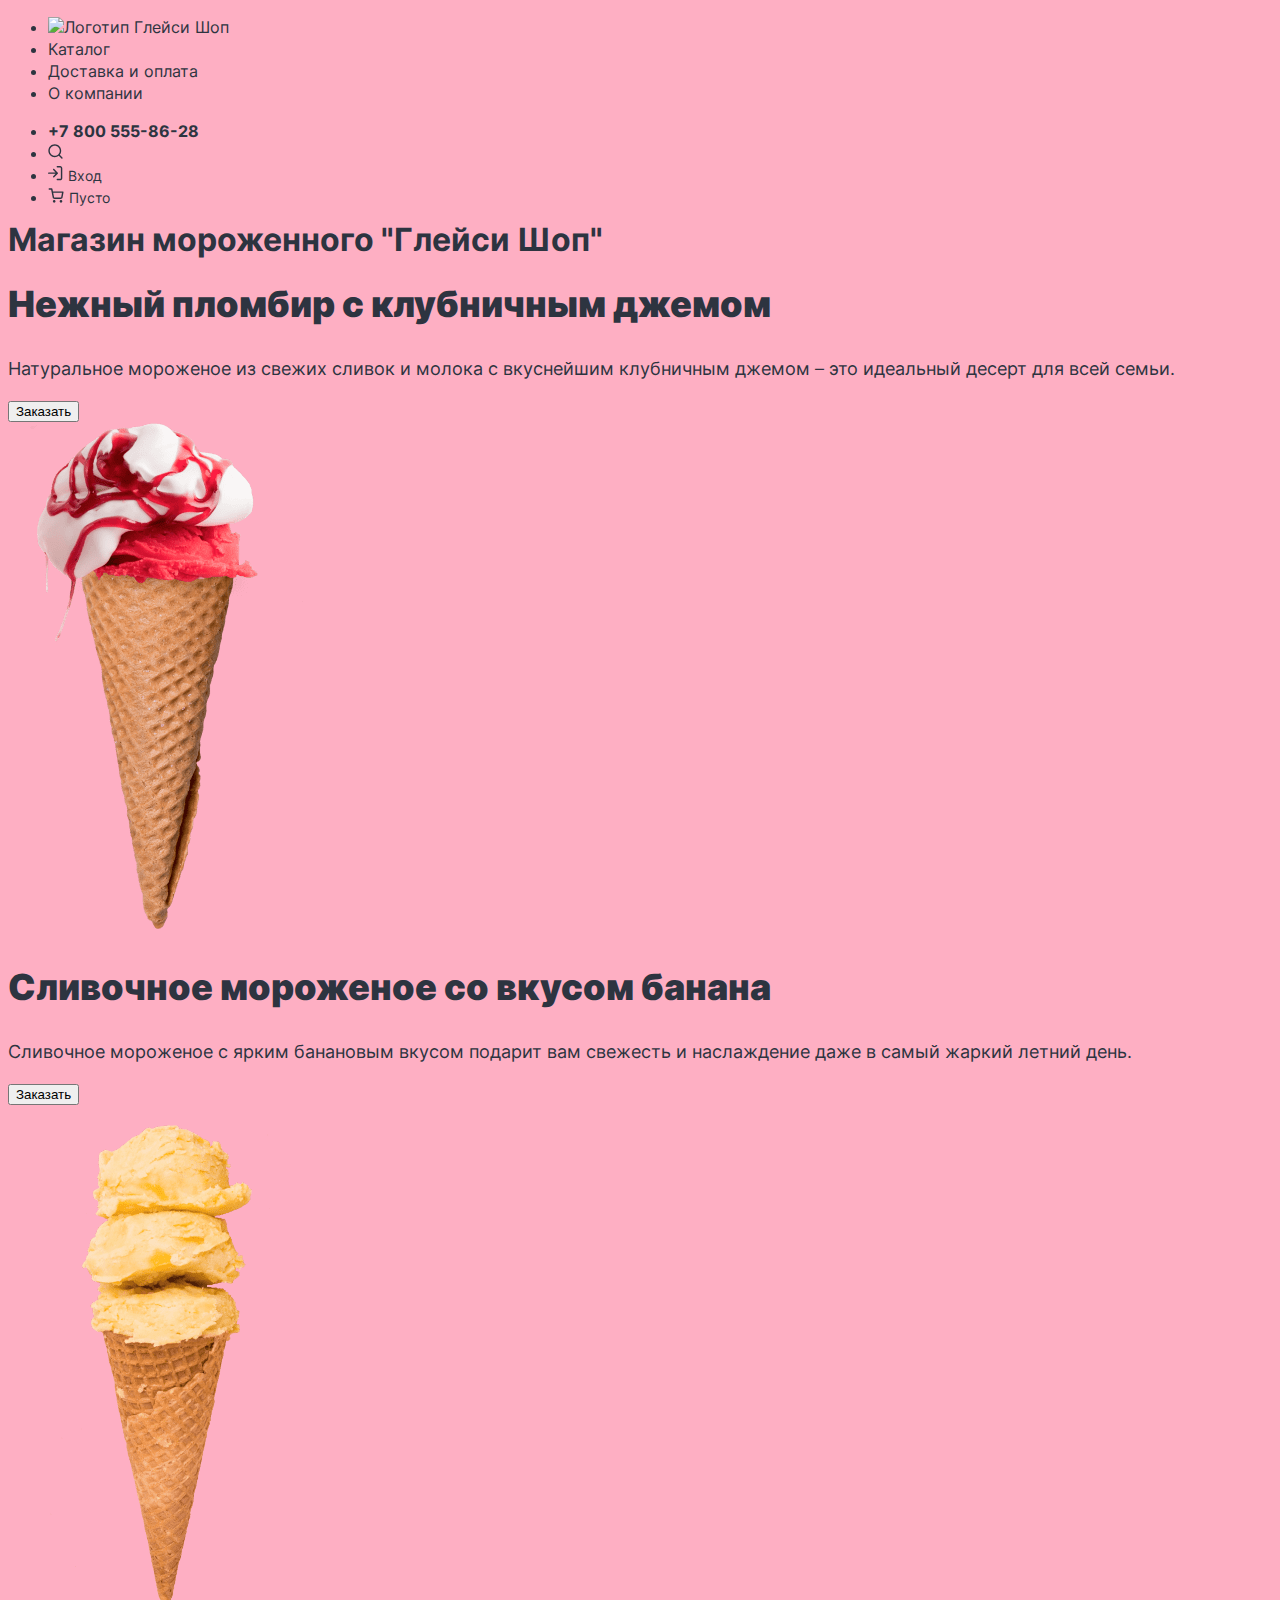
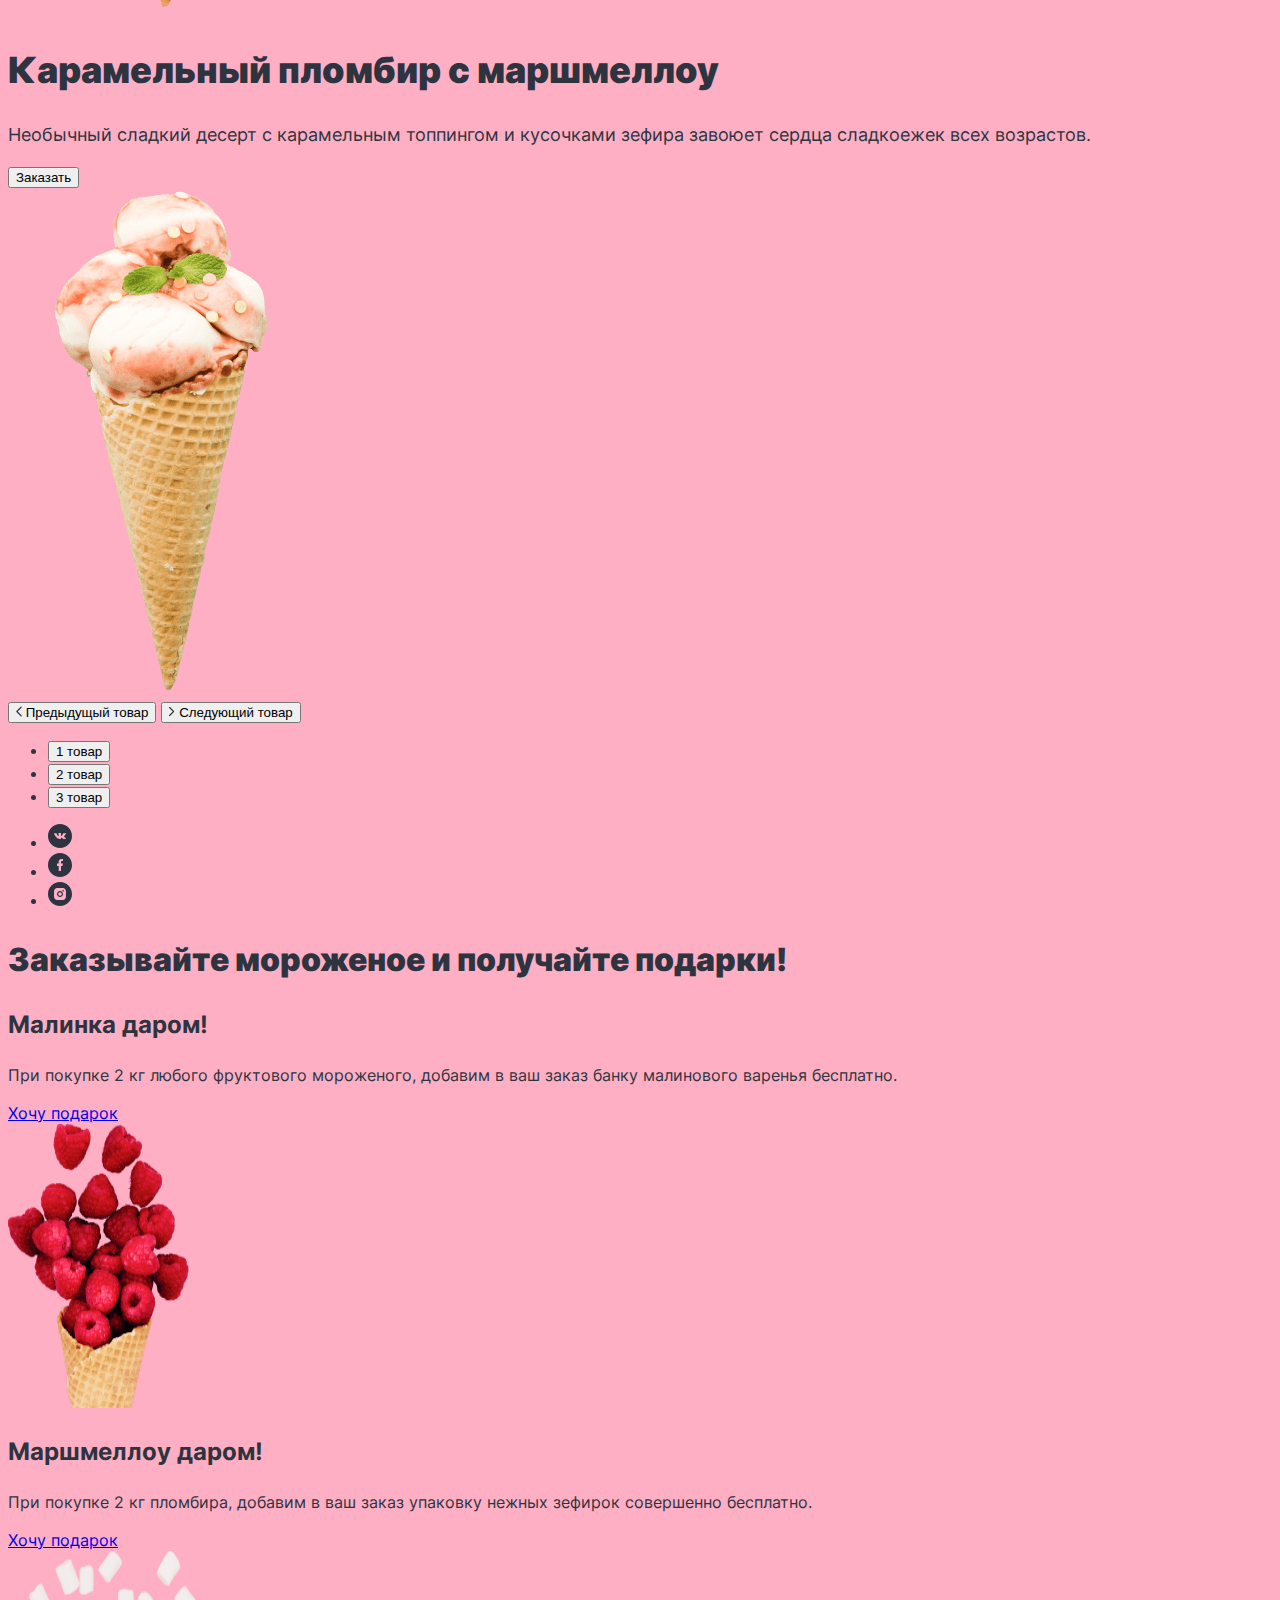
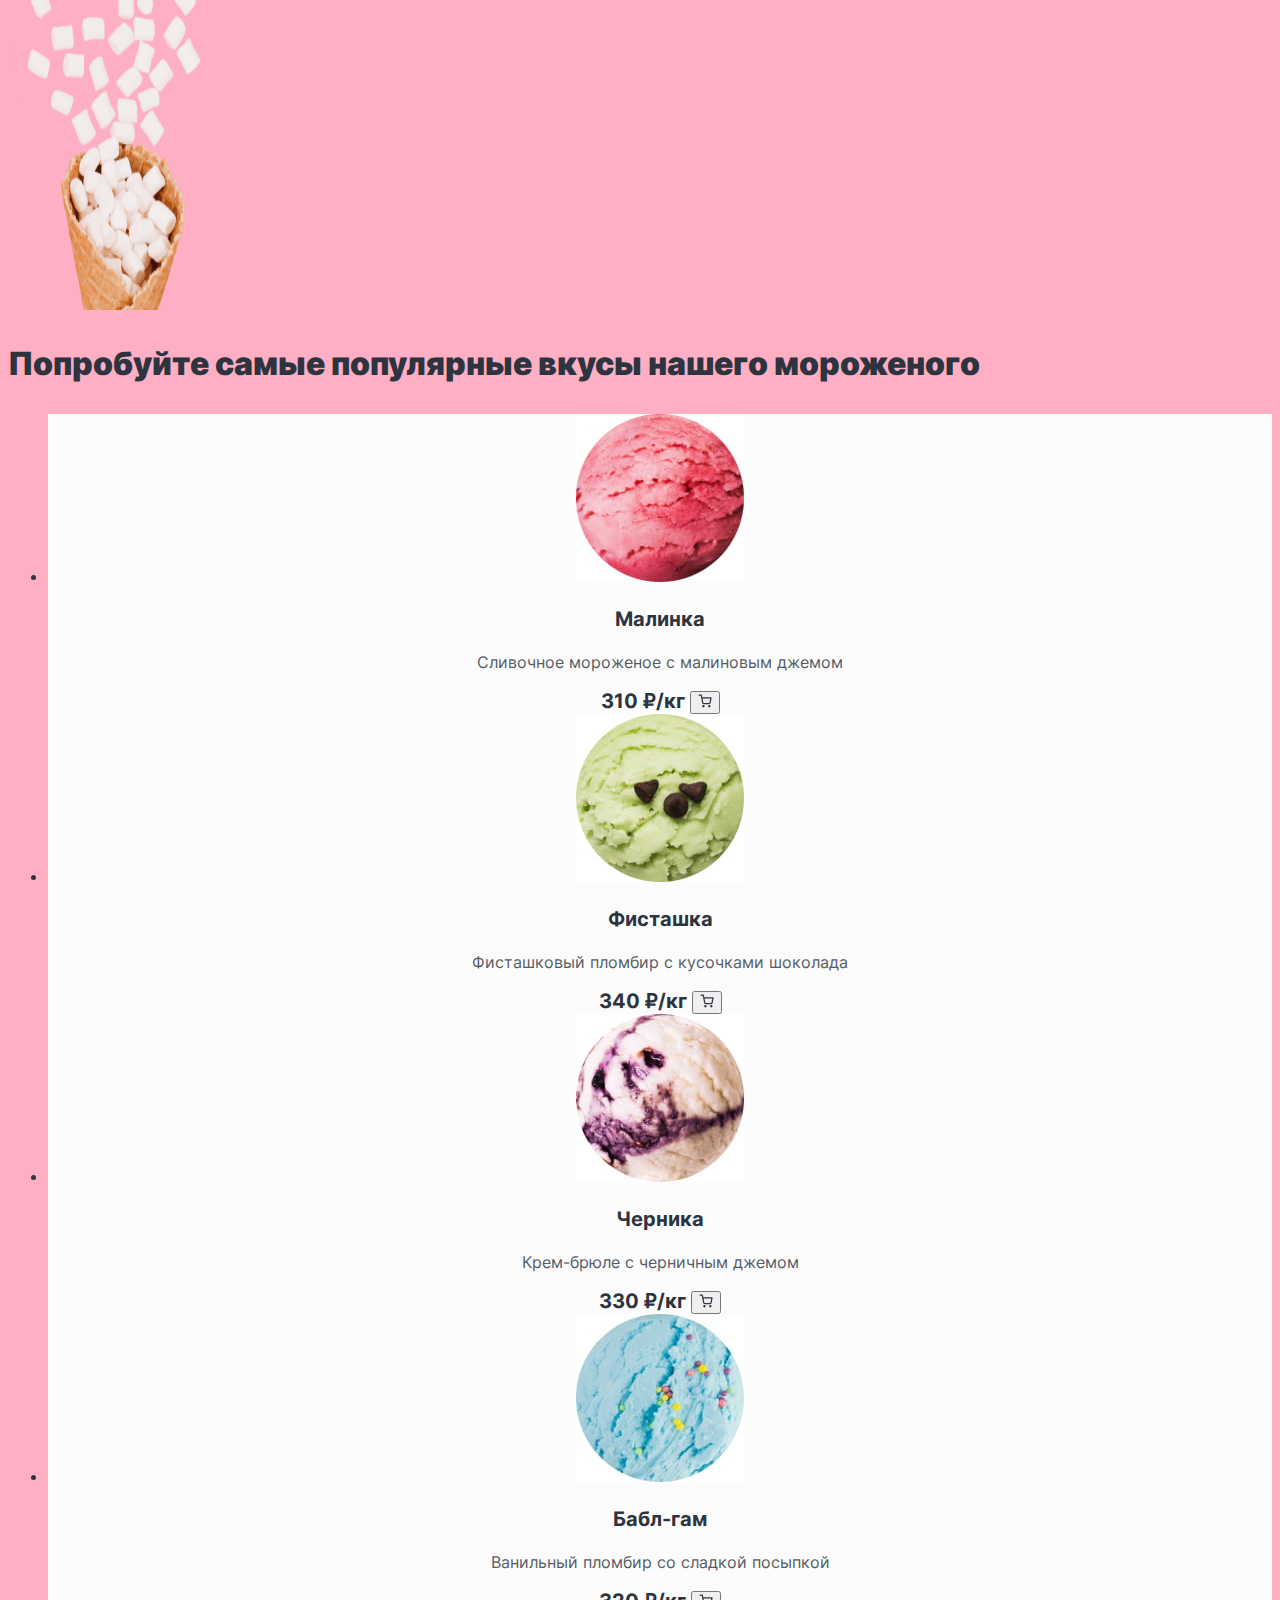
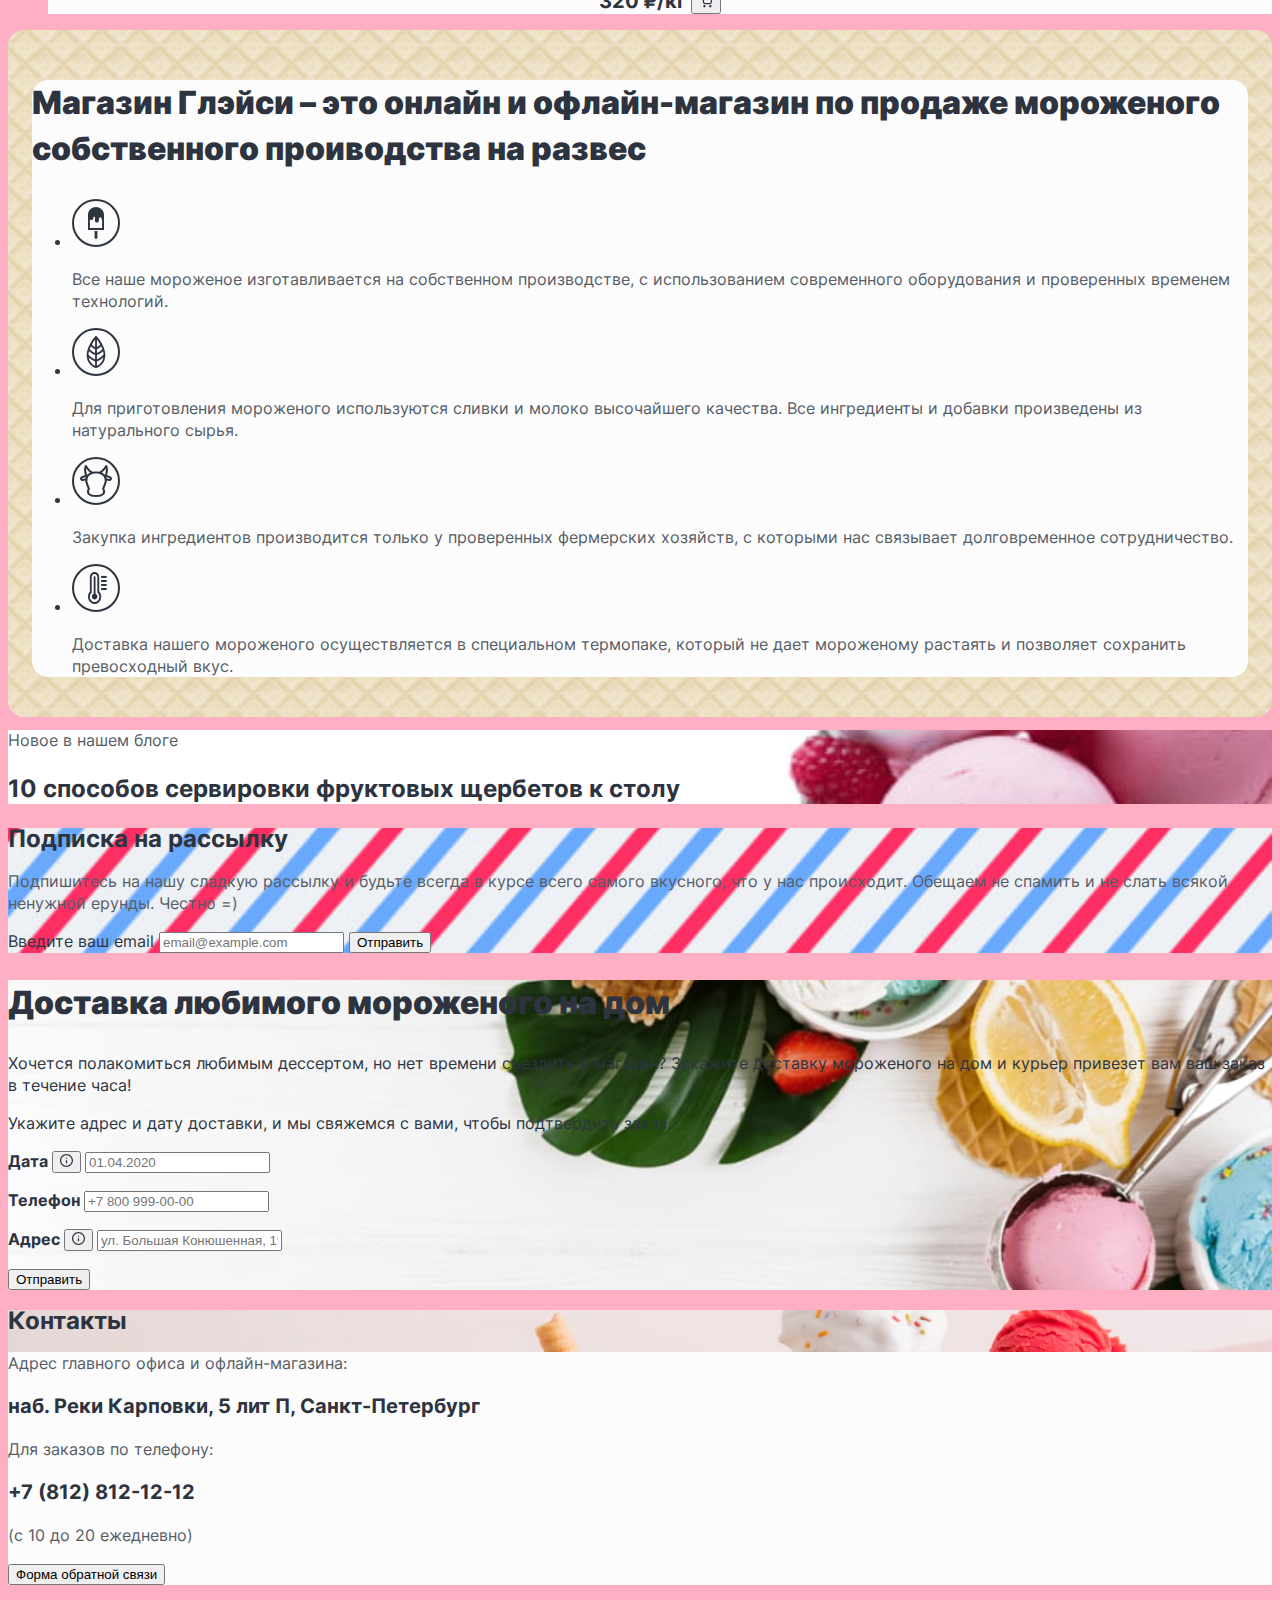
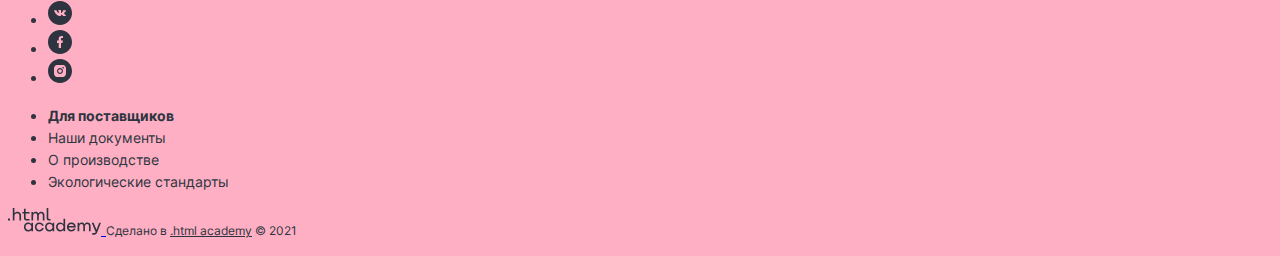
==== index.html @ cdecd818 "Базовая стилизация главной страницы" ====
<!DOCTYPE html>
<html lang="ru">

<head>
  <meta charset="utf-8">
  <title>HTML Academy: Глейси</title>
  <link rel="stylesheet" href="style/style.css">
</head>

<body>
  <header class="page-header">
    <nav class="page-navigation">
      <ul class="navigation-list">
        <li class="navigation-item">
          <a class="navigation-link">
            <img src="img/logo.svg" alt="Логотип Глейси Шоп" width="136" height="57">
          </a>
        </li>
        <li class="navigation-item">
          <a href="catalog.html" class="navigation-link">Каталог</a>
        </li>
        <li class="navigation-item">
          <a href="#" class="navigation-link">Доставка и оплата</a>
        </li>
        <li class="navigation-item">
          <a href="#" class="navigation-link">О компании</a>
        </li>
      </ul>
    </nav>
    <ul class="navigation-list navigation-user">
      <li class="navigation-item">
        <a class="navigation-link navigation-phone" href="tel:+78005558628">+7 800 555-86-28</a>
      </li>
      <li class="navigation-item">
        <a href="#" class="navigation-link">
          <img class="navigation-link-icon" src="img/icons/search.svg" alt="Поиск" width="15" height="15">
        </a>
      </li>
      <li class="navigation-item">
        <a href="#" class="navigation-link">
          <img class="navigation-link-icon" src="img/icons/log-in.svg" alt="" width="15" height="15">
          <span class="navigation-link-login">Вход</span>
        </a>
      </li>
      <li class="navigation-item">
        <a href="#" class="navigation-link">
          <img class="navigation-link-icon" src="img/icons/cart.svg" alt="Корзина" width="16" height="15">
          <span class="navigation-cart-status">Пусто</span>
        </a>
      </li>
    </ul>
  </header>
  <main class="main-index">
    <h1 class="visually-hidden">Магазин мороженного "Глейси Шоп"</h1>
    <section class="promo-slider">
      <div class="slider-container">
        <div class="slider-wrapper">
          <div class="slide">
            <div class="slide-info">
              <h2 class="slide-title">Нежный пломбир с клубничным джемом</h2>
              <p class="slide-description">Натуральное мороженое из свежих сливок и молока с
                вкуснейшим клубничным джемом – это идеальный десерт для всей семьи.</p>
              <button class="slide-button">Заказать</button>
            </div>
            <div class="slide-img">
              <img src="img/slide-strawberry.png" alt="Клубничное мороженное" width="306" height="507">
            </div>
          </div>
          <div class="slide">
            <div class="slide-info">
              <h2 class="slide-title">Сливочное мороженое со вкусом банана</h2>
              <p class="slide-description">Сливочное мороженое с ярким банановым вкусом подарит вам свежесть
                и наслаждение даже в самый жаркий летний день. </p>
              <button class="slide-button">Заказать</button>
            </div>
            <div class="slide-img">
              <img src="img/slide-banana.png" alt="Сливочное мороженое со вкусом банана" width="306" height="507">
            </div>
          </div>
          <div class="slide">
            <div class="slide-info">
              <h2 class="slide-title">Карамельный пломбир с маршмеллоу</h2>
              <p class="slide-description">Необычный сладкий десерт с карамельным топпингом и кусочками
                зефира завоюет сердца сладкоежек всех возрастов.</p>
              <button class="slide-button">Заказать</button>
            </div>
            <div class="slide-img">
              <img src="img/slide-marshmallow.png" alt="Карамельный пломбир с маршмеллоу" width="306" height="507">
            </div>
          </div>
        </div>
        <div class="slider-arrows">
          <button class="slider-prev" type="button">
            <img class="slider-prev-icon" src="img/icons/arrow-left.svg" width="6" height="11">
            <span class="visually-hidden">Предыдущый товар</span>
          </button>
          <button class="slider-next" type="button">
            <img class="slider-prev-icon" src="img/icons/arrow-right.svg" width="6" height="11">
            <span class="visually-hidden">Следующий товар</span>
          </button>
        </div>
        <ul class="slider-pagination">
          <li class="slider-pagination-item">
            <button class="slider-pagination-button slider-pagination-button-current">
              <span class="visually-hidden">1 товар</span>
            </button>
          </li>
          <li class="slider-pagination-item">
            <button class="slider-pagination-button">
              <span class="visually-hidden">2 товар</span>
            </button>
          </li>
          <li class="slider-pagination-item">
            <button class="slider-pagination-button">
              <span class="visually-hidden">3 товар</span>
            </button>
          </li>
        </ul>
      </div>
      <ul class="social">
        <li class="social-list-item">
          <a href="#" class="social-link">
            <img class="social-link-icon" src="img/icons/vk.svg" alt="Ссылка на ВК" width="24" height="24">
          </a>
        </li>
        <li class="social-list-item">
          <a href="#" class="social-link">
            <img class="social-link-icon" src="img/icons/facebook.svg" alt="Ссылка на Facebook" width="24" height="24">
          </a>
        </li>
        <li class="social-list-item">
          <a href="#" class="social-link">
            <img class="social-link-icon" src="img/icons/instagram.svg" alt="Ссылка на Instagram" width="24"
              height="24">
          </a>
        </li>
      </ul>
    </section>
    <section class="gifts">
      <h2 class="gifts-title">Заказывайте мороженое и получайте подарки!</h2>
      <article class="gifts-item">
        <div class="gifts-item-content">
          <h3 class="gifts-item-title">Малинка даром!</h3>
          <p class="gifts-item-description">При покупке 2 кг любого фруктового мороженого, добавим в
            ваш заказ банку малинового варенья бесплатно.</p>
          <a href="#" class="gifts-item-button button">Хочу подарок</a>
        </div>
        <img src="img/gifts-img-1.png" alt="Малинка" width="181" height="284">
      </article>
      <article class="gifts-item">
        <div class="gifts-item-content">
          <h3 class="gifts-item-title">Маршмеллоу даром!</h3>
          <p class="gifts-item-description">При покупке 2 кг пломбира, добавим в ваш заказ упаковку нежных зефирок
            совершенно бесплатно.</p>
          <a href="#" class="gifts-item-button button">Хочу подарок</a>
        </div>
        <img src="img/gifts-img-2.png" alt="Маршмеллоу" width="232" height="359">
      </article>
    </section>
    <section class="popular">
      <h2 class="popular-title">Попробуйте самые популярные вкусы нашего мороженого</h2>
      <ul class="popular-list">
        <li class="popular-list-item">
          <img class="popular-item-image" src="img/catalog/catalog-item-1.jpg" alt="" width="168" height="168">
          <h3 class="popular-item-title">Малинка</h3>
          <p class="popular-item-description">Сливочное мороженое с малиновым джемом</p>
          <div class="popular-item-wrap-buy">
            <span class="popular-item-price">310 ₽/кг</span>
            <button class="popular-item-button">
              <img class="popular-item-button-icon" src="img/icons/cart.svg" alt="Добавить в корзину" width="14"
                height="13.5">
            </button>
          </div>
        </li>
        <li class="popular-list-item">
          <img class="popular-item-image" src="img/catalog/catalog-item-2.jpg" alt="" width="168" height="168">
          <h3 class="popular-item-title">Фисташка</h3>
          <p class="popular-item-description">Фисташковый пломбир с кусочками шоколада</p>
          <div class="popular-item-wrap-buy">
            <span class="popular-item-price">340 ₽/кг</span>
            <button class="popular-item-button">
              <img class="popular-item-button-icon" src="img/icons/cart.svg" alt="Добавить в корзину" width="14"
                height="13.5">
            </button>
          </div>
        </li>
        <li class="popular-list-item">
          <img class="popular-item-image" src="img/catalog/catalog-item-3.jpg" alt="" width="168" height="168">
          <h3 class="popular-item-title">Черника</h3>
          <p class="popular-item-description">Крем-брюле с черничным джемом</p>
          <div class="popular-item-wrap-buy">
            <span class="popular-item-price">330 ₽/кг</span>
            <button class="popular-item-button">
              <img class="popular-item-button-icon" src="img/icons/cart.svg" alt="Добавить в корзину" width="14"
                height="13.5">
            </button>
          </div>
        </li>
        <li class="popular-list-item">
          <img class="popular-item-image" src="img/catalog/catalog-item-4.jpg" alt="" width="168" height="168">
          <h3 class="popular-item-title">Бабл-гам</h3>
          <p class="popular-item-description">Ванильный пломбир со сладкой посыпкой</p>
          <div class="popular-item-wrap-buy">
            <span class="popular-item-price">320 ₽/кг</span>
            <button class="popular-item-button">
              <img class="popular-item-button-icon" src="img/icons/cart.svg" alt="Добавить в корзину" width="14"
                height="13.5">
            </button>
          </div>
        </li>
      </ul>
    </section>
    <section class="advantage">
      <div class="advantage-content-wrapper">
        <h2 class="advantage-title">Магазин Глэйси – это онлайн и офлайн-магазин по продаже
          мороженого собственного проиводства на развес</h2>
        <ul class="advantage-list">
          <li class="advantage-list-item">
            <img class="advantage-item-icon" src="img/icons/ice-cream-icon.svg" width="48" height="48">
            <p class="advantage-item-text">
              Все наше мороженое изготавливается на собственном производстве,
              с использованием современного оборудования и проверенных временем технологий.
            </p>
          </li>
          <li class="advantage-list-item">
            <img class="advantage-item-icon" src="img/icons/leaf.svg" width="48" height="48">
            <p class="advantage-item-text">
              Для приготовления мороженого используются сливки и молоко высочайшего качества. Все ингредиенты
              и добавки произведены из натурального сырья.
            </p>
          </li>
          <li class="advantage-list-item">
            <img class="advantage-item-icon" src="img/icons/cow.svg" width="48" height="48">
            <p class="advantage-item-text">
              Закупка ингредиентов производится только у проверенных фермерских хозяйств, с которыми
              нас связывает долговременное сотрудничество.
            </p>
          </li>
          <li class="advantage-list-item">
            <img class="advantage-item-icon" src="img/icons/thermometr.svg" width="48" height="48">
            <p class="advantage-item-text">
              Доставка нашего мороженого осуществляется в специальном термопаке,
              который не дает мороженому растаять и позволяет сохранить превосходный вкус.
            </p>
          </li>
        </ul>
      </div>
    </section>
    <section class="news-block">
      <article class="news">
        <h2 class="news-title">Новое в нашем блоге</h2>
        <p class="news-sub-title">10 способов сервировки фруктовых щербетов к столу</p>
      </article>
      <article class="subscription">
        <h2 class="visually-hidden">Подписка на рассылку</h2>
        <p class="subscription-text">Подпишитесь на нашу сладкую рассылку и будьте всегда
          в курсе всего самого вкусного, что у нас происходит. Обещаем не спамить и не слать всякой ненужной ерунды.
          Честно =)</p>
        <form class="subscription-form" action="https://echo.htmlacademy.ru/" method="post">
          <label class="visually-hidden" for="subscription-input">Введите ваш email</label>
          <input class="subscription-input" type="email" placeholder="email@example.com" name="user-email"
            id="subscription-input">
          <button class="subscription-button button" type="submit">Отправить</button>
        </form>
      </article>
    </section>
    <section class="delivery">
      <div class="delivey-text">
        <h2 class="delivery-title">Доставка любимого мороженого на дом</h2>
        <p class="delivery-description">Хочется полакомиться любимым дессертом, но нет времени съездить в магазин?
          Закажите доставку мороженого на дом и курьер привезет вам ваш заказ в течение часа!</p>
      </div>
      <div class="delivery-order">
        <p class="delivery-form-description">Укажите адрес и дату доставки, и мы свяжемся с вами, чтобы подтвердить
          заказ.</p>
        <form class="delivery-form" action="https://echo.htmlacademy.ru/" method="post">
          <p class="delivery-form-date">
            <span class="form-label form-label-icon">
              <label for="delivery-date">Дата</label>
              <button class="delivery-form-info" type="button">
                <img class="delivery-form-info" src="img/icons/info.svg" alt="Посмотреть дополнительную информацию"
                  width="13" height="13">
              </button>
            </span>
            <input type="text" id="delivery-date" name="delivery-date" placeholder="01.04.2020">
          </p>
          <p class="delivery-form-phone">
            <span class="form-label">
              <label for="delivery-phone">Телефон</label>
            </span>
            <input type="tel" id="delivery-phone" name="delivery-phone" placeholder="+7 800 999-00-00">
          </p>
          <p class="delivery-form-address">
            <span class="form-label form-label-icon">
              <label for="delivery-address">Адрес</label>
              <button class="delivery-form-info" type="button">
                <img class="delivery-form-info" src="img/icons/info.svg" alt="Посмотреть дополнительную информацию"
                  width="13" height="13">
              </button>
            </span>
            <input type="text" id="delivery-address" name="delivery-address" placeholder="ул. Большая Конюшенная, 19/8">
          </p>
          <button class="delivery-button button" type="submit">Отправить</button>
        </form>
      </div>
    </section>
    <section class="contacts">
      <h2 class="visually-hidden">Контакты</h2>
      <div class="contacts-info">
        <p class="contacts-description">Адрес главного офиса и офлайн-магазина:</p>
        <p class="contacts-text">наб. Реки Карповки, 5 лит П, Санкт-Петербург</p>
        <p class="contacts-description">Для заказов по телефону:</p>
        <p class="contacts-text">
          <a class ="contacts-phone" href="tel:+78128121212">+7 (812) 812-12-12</a>
        </p>
        <p class="contacts-description">(с 10 до 20 ежедневно)</p>
        <button class="contacts-button button" type="button">Форма обратной связи</button>
      </div>
    </section>
  </main>
  <footer class="page-footer">
    <ul class="footer-social-list">
      <li class="social-list-item">
        <a href="https://vk.com/htmlacademy" class="social-link">
          <img class="social-link-icon" src="img/icons/vk.svg" alt="Ссылка на ВК" width="24" height="24">
        </a>
      </li>
      <li class="social-list-item">
        <a href="https://www.facebook.com/htmlacademy" class="social-link">
          <img class="social-link-icon" src="img/icons/facebook.svg" alt="Ссылка на Facebook" width="24" height="24">
        </a>
      </li>
      <li class="social-list-item">
        <a href="https://www.instagram.com/htmlacademy/" class="social-link">
          <img class="social-link-icon" src="img/icons/instagram.svg" alt="Ссылка на Instagram" width="24" height="24">
        </a>
      </li>
    </ul>
    <ul class="footer-navigation-list">
      <li class="footer-navigation-item">
        <a class="footer-navigation-link" href="#">Для поставщиков</a>
      </li>
      <li class="footer-navigation-item">
        <a class="footer-navigation-link" href="#">Наши документы</a>
      </li>
      <li class="footer-navigation-item">
        <a class="footer-navigation-link" href="#">О производстве</a>
      </li>
      <li class="footer-navigation-item">
        <a class="footer-navigation-link" href="#">Экологические стандарты</a>
      </li>
    </ul>
    <p class="footer-copyright">
      <a class="footer-copyright" href="https://htmlacademy.ru/">
        <img src="img/icons/html-academy-logo.svg" alt="Логотип HTML Academy" class="footer-copyright-logo" width="93"
          height="27">
      </a>
      <span class="footer-copyright-text">Сделано в
        <a class="footer-copyright-link" href="https://htmlacademy.ru/">.html academy</a> © 2021
      </span>
    </p>
  </footer>
</body>

</html>
---- style/style.css ----
@font-face {
  font-family: "Inter";
  font-style: normal;
  font-weight: 400;
  src: url("../fonts/inter-400.woff2") format("woff2");
  font-display: swap;
}
@font-face {
  font-family: "Inter";
  font-style: normal;
  font-weight: 700;
  src: url("../fonts/inter-700.woff2") format("woff2");
  font-display: swap;
}
@font-face {
  font-family: "Inter";
  font-style: normal;
  font-weight: 900;
  src: url("../fonts/inter-900.woff2") format("woff2");
  font-display: swap;
}

body {
  font-family: "Inter", sans-serif;
  font-size: 16px;
  line-height: 22px;
  font-weight: 400;
  color: #2D3440;
  background-color: #FEAFC3;
}
.navigation-link {
  color: #2D3440;
  line-height: 20px;
  text-decoration: none;
}
.navigation-phone{
  font-weight: 700;
}
.navigation-link-login {
  font-size: 14px;
}
.navigation-cart-status {
  font-size: 14px;
}
.slide-title{
  font-weight: 900;
  font-size: 36px;
  line-height: 46px;
}
.slide-description{
  font-size: 18px;
  line-height: 24px;
}
.gifts-title {
  font-weight: 900;
  font-size: 32px;
  line-height: 46px;
}
.gifts-item-title {
  font-weight: 700;
  font-size: 24px;
  line-height: 30px;
}
.popular-title {
  font-weight: 900;
  font-size: 32px;
  line-height: 46px;
}
.popular-list-item{
  background-color: #FCFCFC;
  text-align: center;
}
.popular-item-title {
  font-weight: 700;
  font-size: 20px;
  line-height: 24px;
}
.popular-item-description {
  color: #565C66;
}
.popular-item-price {
  font-weight: 700;
  font-size: 20px;
  line-height: 24px;
}
.advantage {
  background-color: #e7d9ab;
  background-image: url(../img/advantage-border-img.png);
  border-radius: 16px;
  padding: 24px;
}
.advantage-content-wrapper {
  background-color: #FCFCFC;
  border-radius: 16px;
}
.advantage-title {
  font-weight: 900;
  font-size: 32px;
  line-height: 46px;
}
.advantage-item-text {
  color: #565C66;
}
.news {
  background-color: #ffffff;
  background-image: url(../img/news-bg-img.jpg);
  background-repeat: no-repeat;
  background-position: center;
  background-size: cover;
}
.news-title {
  font-weight: 400;
  font-size: 16px;
  line-height: 20px;
  color: #565C66;
}
.news-sub-title{
  font-weight: 700;
  font-size: 24px;
  line-height: 30px;
}
.subscription {
  background-color: #ffffff;
  background-image: url(../img/subscription-blog-bg.jpg);
  background-repeat: no-repeat;
  background-position: center;
  background-size: cover;
}
.subscription-text{
  color: #565C66;
}
.delivery {
  background-color: #ffffff;
  background-image: url(../img/delivery-bg-img.jpg);
  background-repeat: no-repeat;
  background-position: center;
  background-size: cover;
}
.delivery-title {
  font-weight: 900;
  font-size: 32px;
  line-height: 46px;
}
.form-label {
  font-weight: 700;
  line-height: 20px;
}
.contacts {
  background-color: #ffffff;
  background-image: url(../img/contatcs-bg-img.jpg);
  background-repeat: no-repeat;
  background-position: center;
  background-size: cover;
}
.contacts-info {
  background-color: #FCFCFC;
}
.contacts-description {
  color: #565C66;
}
.contacts-text {
  font-weight: 700;
  font-size: 20px;
  line-height: 24px;
}
.contacts-phone {
  color: #2D3440;
  text-decoration: none;
}
.footer-navigation-link {
  color: #2D3440;
  font-size: 14px;
  line-height: 20px;
  text-decoration: none;
}
.footer-navigation-item:first-child {
  font-weight: 700;
}
.footer-copyright-text{
  font-size: 12px;
  line-height: 16px;
}
.footer-copyright-link {
  color: #2D3440;
}
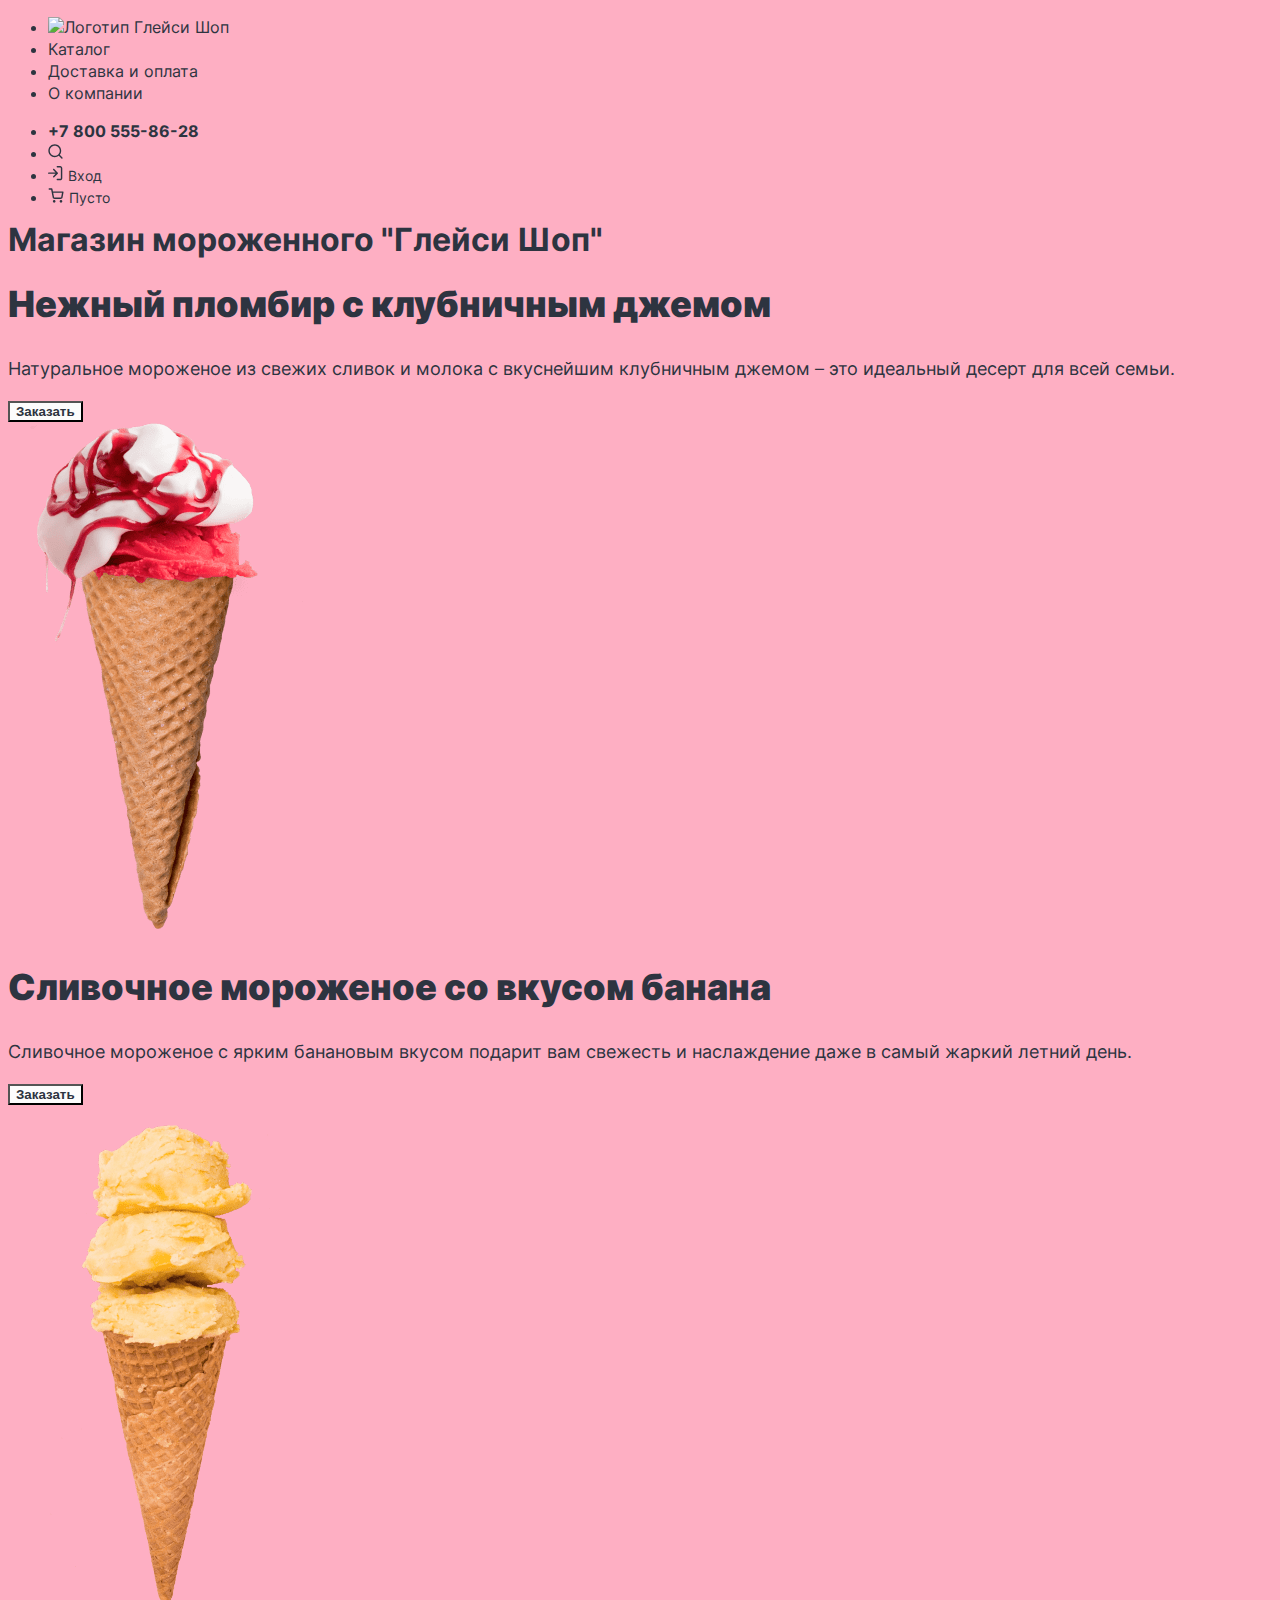
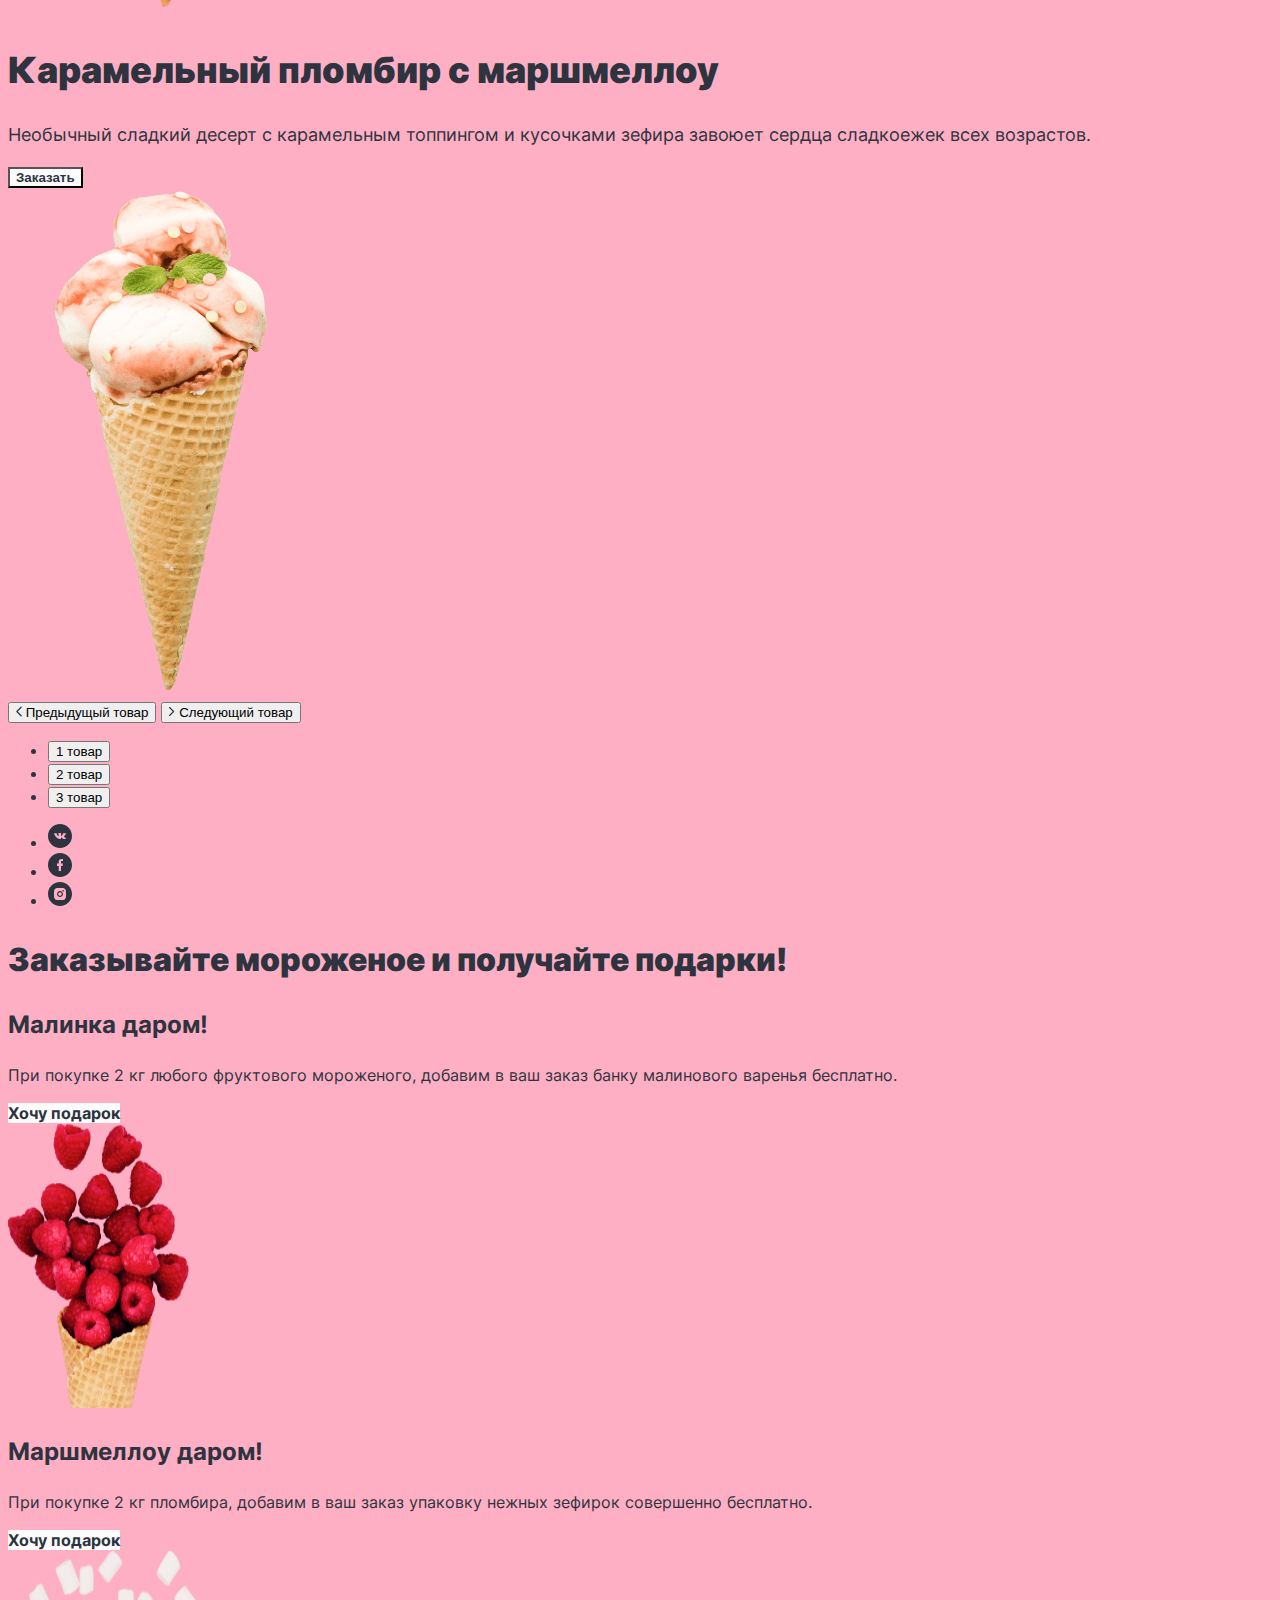
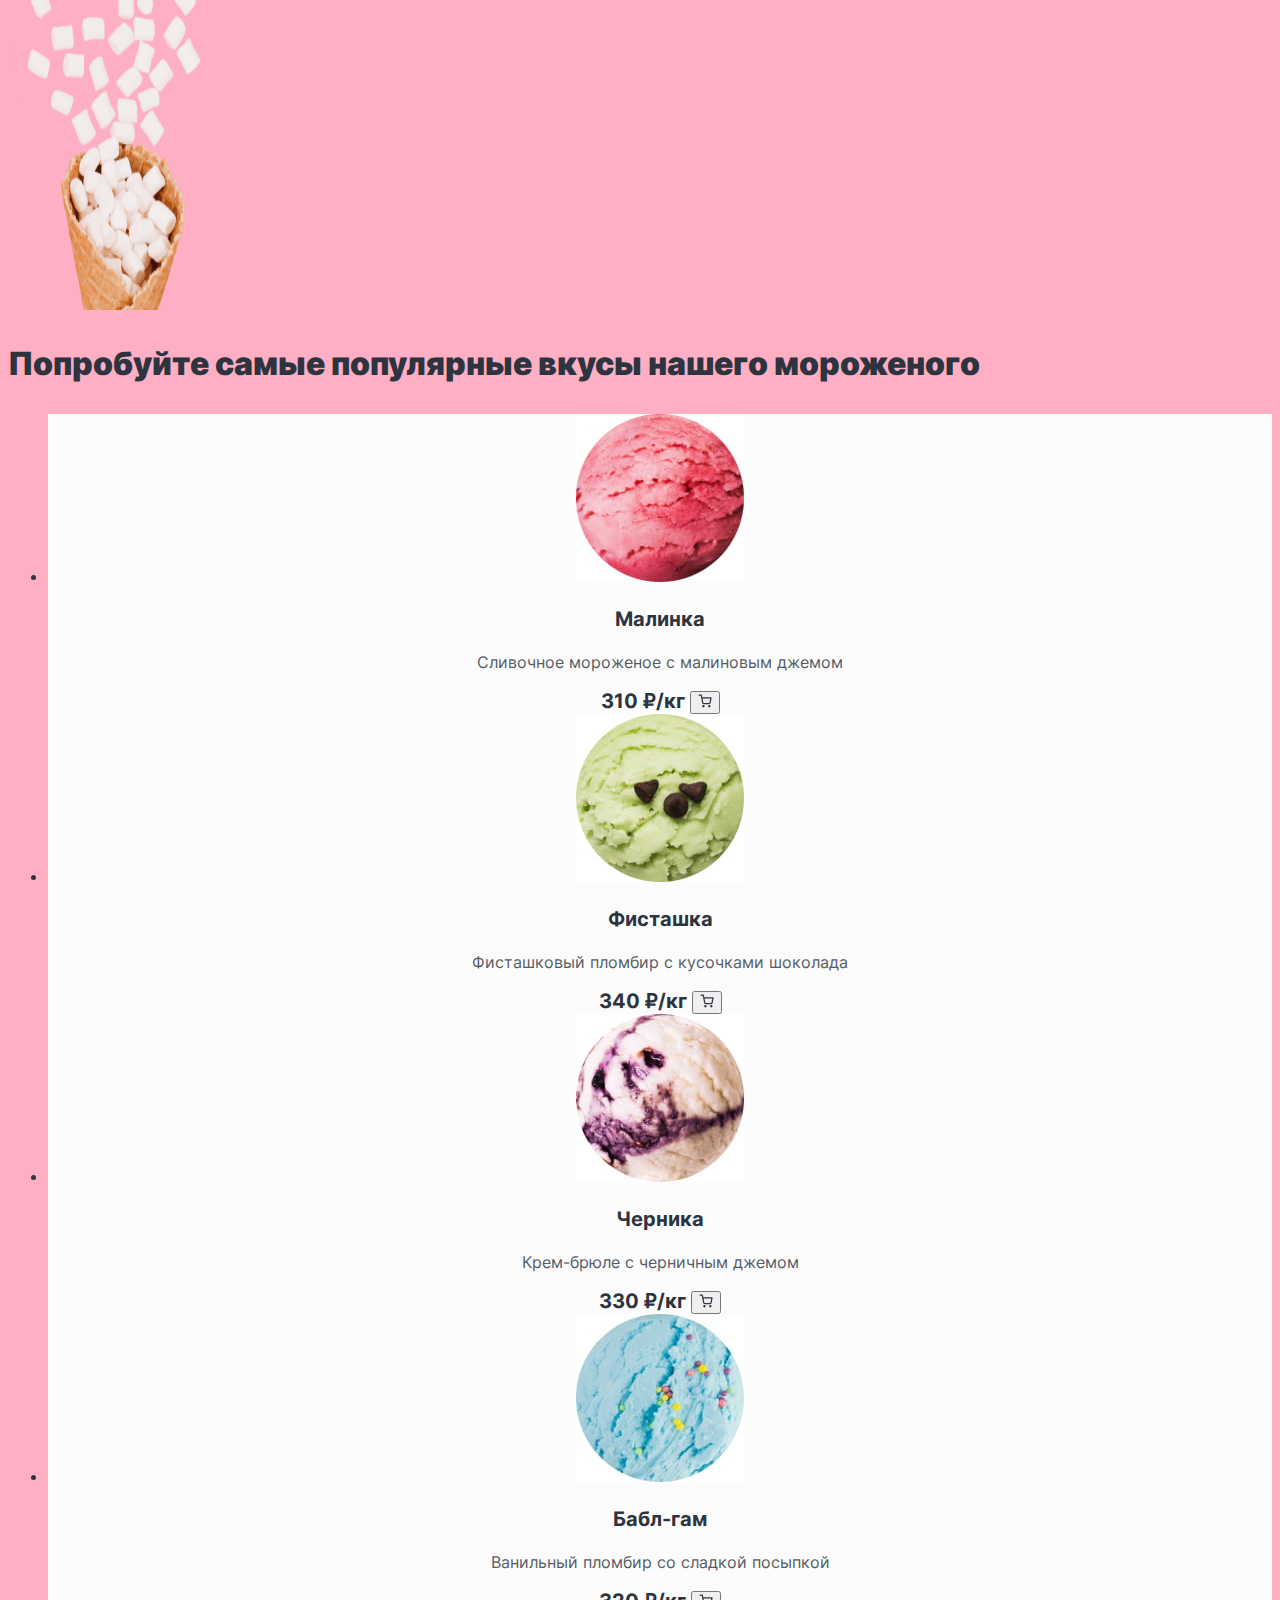
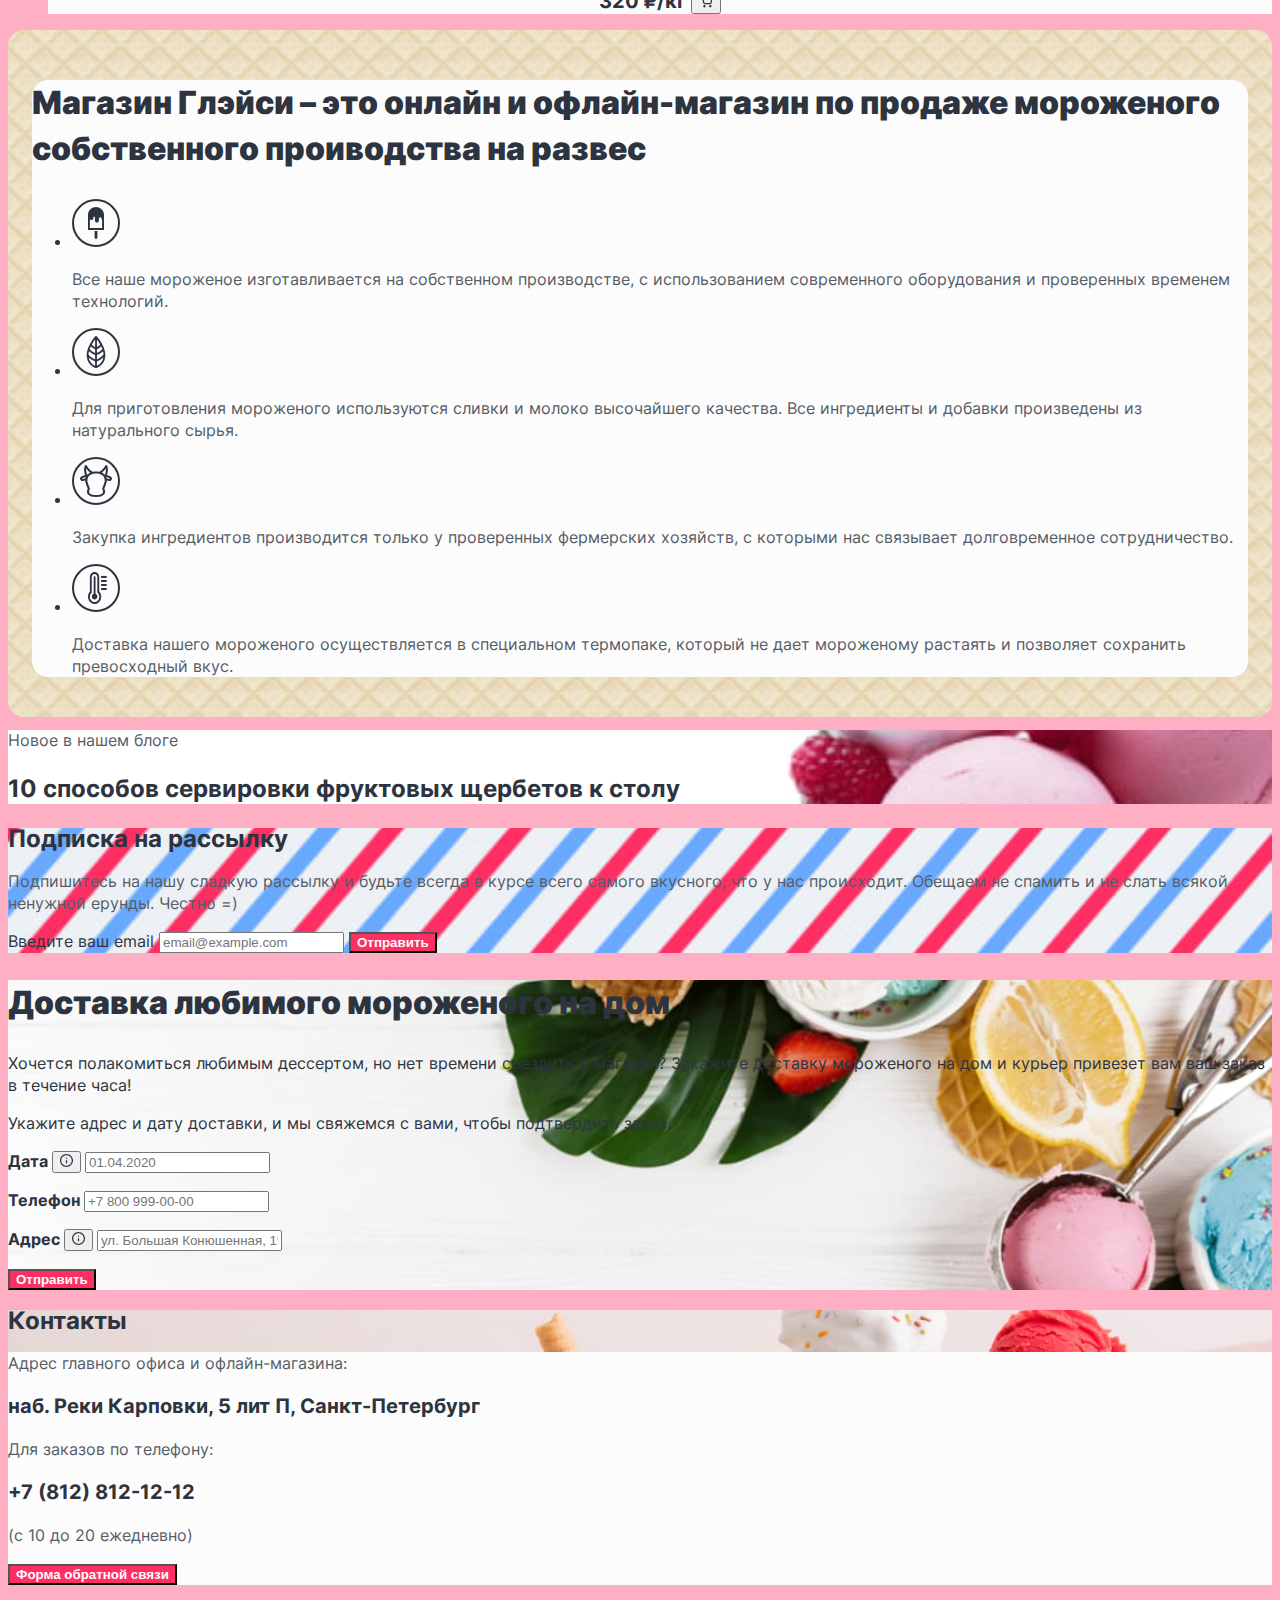
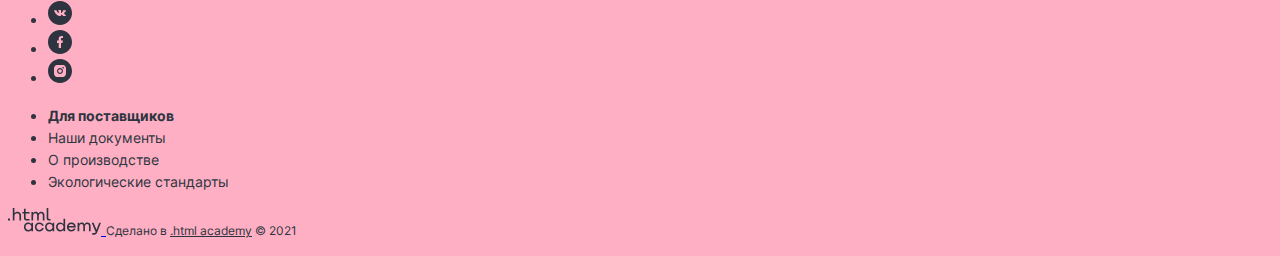
==== commit dd463358: "Базовая стилизация всех страниц" ====
--- a/index.html
+++ b/index.html
@@ -60,7 +60,7 @@
               <h2 class="slide-title">Нежный пломбир с клубничным джемом</h2>
               <p class="slide-description">Натуральное мороженое из свежих сливок и молока с
                 вкуснейшим клубничным джемом – это идеальный десерт для всей семьи.</p>
-              <button class="slide-button">Заказать</button>
+              <button class="slide-button button-white">Заказать</button>
             </div>
             <div class="slide-img">
               <img src="img/slide-strawberry.png" alt="Клубничное мороженное" width="306" height="507">
@@ -71,7 +71,7 @@
               <h2 class="slide-title">Сливочное мороженое со вкусом банана</h2>
               <p class="slide-description">Сливочное мороженое с ярким банановым вкусом подарит вам свежесть
                 и наслаждение даже в самый жаркий летний день. </p>
-              <button class="slide-button">Заказать</button>
+              <button class="slide-button button-white">Заказать</button>
             </div>
             <div class="slide-img">
               <img src="img/slide-banana.png" alt="Сливочное мороженое со вкусом банана" width="306" height="507">
@@ -82,7 +82,7 @@
               <h2 class="slide-title">Карамельный пломбир с маршмеллоу</h2>
               <p class="slide-description">Необычный сладкий десерт с карамельным топпингом и кусочками
                 зефира завоюет сердца сладкоежек всех возрастов.</p>
-              <button class="slide-button">Заказать</button>
+              <button class="slide-button button-white">Заказать</button>
             </div>
             <div class="slide-img">
               <img src="img/slide-marshmallow.png" alt="Карамельный пломбир с маршмеллоу" width="306" height="507">
@@ -143,7 +143,7 @@
           <h3 class="gifts-item-title">Малинка даром!</h3>
           <p class="gifts-item-description">При покупке 2 кг любого фруктового мороженого, добавим в
             ваш заказ банку малинового варенья бесплатно.</p>
-          <a href="#" class="gifts-item-button button">Хочу подарок</a>
+          <a href="#" class="gifts-item-button button-white">Хочу подарок</a>
         </div>
         <img src="img/gifts-img-1.png" alt="Малинка" width="181" height="284">
       </article>
@@ -152,7 +152,7 @@
           <h3 class="gifts-item-title">Маршмеллоу даром!</h3>
           <p class="gifts-item-description">При покупке 2 кг пломбира, добавим в ваш заказ упаковку нежных зефирок
             совершенно бесплатно.</p>
-          <a href="#" class="gifts-item-button button">Хочу подарок</a>
+          <a href="#" class="gifts-item-button button-white">Хочу подарок</a>
         </div>
         <img src="img/gifts-img-2.png" alt="Маршмеллоу" width="232" height="359">
       </article>
@@ -311,7 +311,7 @@
         <p class="contacts-text">наб. Реки Карповки, 5 лит П, Санкт-Петербург</p>
         <p class="contacts-description">Для заказов по телефону:</p>
         <p class="contacts-text">
-          <a class ="contacts-phone" href="tel:+78128121212">+7 (812) 812-12-12</a>
+          <a class="contacts-phone" href="tel:+78128121212">+7 (812) 812-12-12</a>
         </p>
         <p class="contacts-description">(с 10 до 20 ежедневно)</p>
         <button class="contacts-button button" type="button">Форма обратной связи</button>
--- a/style/style.css
+++ b/style/style.css
@@ -25,15 +25,27 @@
   font-size: 16px;
   line-height: 22px;
   font-weight: 400;
-  color: #2D3440;
-  background-color: #FEAFC3;
+  color: #2d3440;
+  background-color: #feafc3;
+}
+.button {
+  background-color: #ff2f64;
+  color: #fcfcfc;
+  font-weight: 700;
+  text-decoration: none;
+}
+.button-white {
+  background-color: #fcfcfc;
+  color: #2d3440;
+  font-weight: 700;
+  text-decoration: none;
 }
 .navigation-link {
-  color: #2D3440;
-  line-height: 20px;
-  text-decoration: none;
-}
-.navigation-phone{
+  color: #2d3440;
+  line-height: 20px;
+  text-decoration: none;
+}
+.navigation-phone {
   font-weight: 700;
 }
 .navigation-link-login {
@@ -42,15 +54,16 @@
 .navigation-cart-status {
   font-size: 14px;
 }
-.slide-title{
+.slide-title {
   font-weight: 900;
   font-size: 36px;
   line-height: 46px;
 }
-.slide-description{
+.slide-description {
   font-size: 18px;
   line-height: 24px;
 }
+
 .gifts-title {
   font-weight: 900;
   font-size: 32px;
@@ -66,8 +79,8 @@
   font-size: 32px;
   line-height: 46px;
 }
-.popular-list-item{
-  background-color: #FCFCFC;
+.popular-list-item {
+  background-color: #fcfcfc;
   text-align: center;
 }
 .popular-item-title {
@@ -76,7 +89,7 @@
   line-height: 24px;
 }
 .popular-item-description {
-  color: #565C66;
+  color: #565c66;
 }
 .popular-item-price {
   font-weight: 700;
@@ -90,7 +103,7 @@
   padding: 24px;
 }
 .advantage-content-wrapper {
-  background-color: #FCFCFC;
+  background-color: #fcfcfc;
   border-radius: 16px;
 }
 .advantage-title {
@@ -99,7 +112,7 @@
   line-height: 46px;
 }
 .advantage-item-text {
-  color: #565C66;
+  color: #565c66;
 }
 .news {
   background-color: #ffffff;
@@ -112,9 +125,9 @@
   font-weight: 400;
   font-size: 16px;
   line-height: 20px;
-  color: #565C66;
-}
-.news-sub-title{
+  color: #565c66;
+}
+.news-sub-title {
   font-weight: 700;
   font-size: 24px;
   line-height: 30px;
@@ -126,8 +139,8 @@
   background-position: center;
   background-size: cover;
 }
-.subscription-text{
-  color: #565C66;
+.subscription-text {
+  color: #565c66;
 }
 .delivery {
   background-color: #ffffff;
@@ -153,10 +166,10 @@
   background-size: cover;
 }
 .contacts-info {
-  background-color: #FCFCFC;
+  background-color: #fcfcfc;
 }
 .contacts-description {
-  color: #565C66;
+  color: #565c66;
 }
 .contacts-text {
   font-weight: 700;
@@ -164,11 +177,11 @@
   line-height: 24px;
 }
 .contacts-phone {
-  color: #2D3440;
+  color: #2d3440;
   text-decoration: none;
 }
 .footer-navigation-link {
-  color: #2D3440;
+  color: #2d3440;
   font-size: 14px;
   line-height: 20px;
   text-decoration: none;
@@ -176,10 +189,59 @@
 .footer-navigation-item:first-child {
   font-weight: 700;
 }
-.footer-copyright-text{
+.footer-copyright-text {
   font-size: 12px;
   line-height: 16px;
 }
 .footer-copyright-link {
-  color: #2D3440;
-}
+  color: #2d3440;
+}
+.current-link {
+  background-color: #ff4a78;
+  color: #fcfcfc;
+}
+.breadcrumbs-link {
+  color: #2d3440;
+  font-weight: bold;
+  font-size: 14px;
+  line-height: 20px;
+}
+.inner-header-title {
+  font-weight: 900;
+  font-size: 32px;
+  line-height: 46px;
+}
+.catalog-filter {
+  font-size: 14px;
+  line-height: 20px;
+}
+.catalog-filter-button {
+  font-weight: 700;
+}
+.catalog-list-item {
+  background-color: #fcfcfc;
+  text-align: center;
+}
+.catalog-item-title {
+  font-weight: 700;
+  font-size: 20px;
+  line-height: 24px;
+}
+.catalog-item-description {
+  color: #565c66;
+}
+.catalog-item-price {
+  font-weight: 700;
+  font-size: 20px;
+  line-height: 24px;
+}
+.catalog-pagination-list {
+  list-style: none;
+}
+.catalog-pagination-link {
+  text-decoration: none;
+  color: #2d3440;
+}
+.catalog-pagination-link-current {
+  background-color: #fcfcfc;
+}
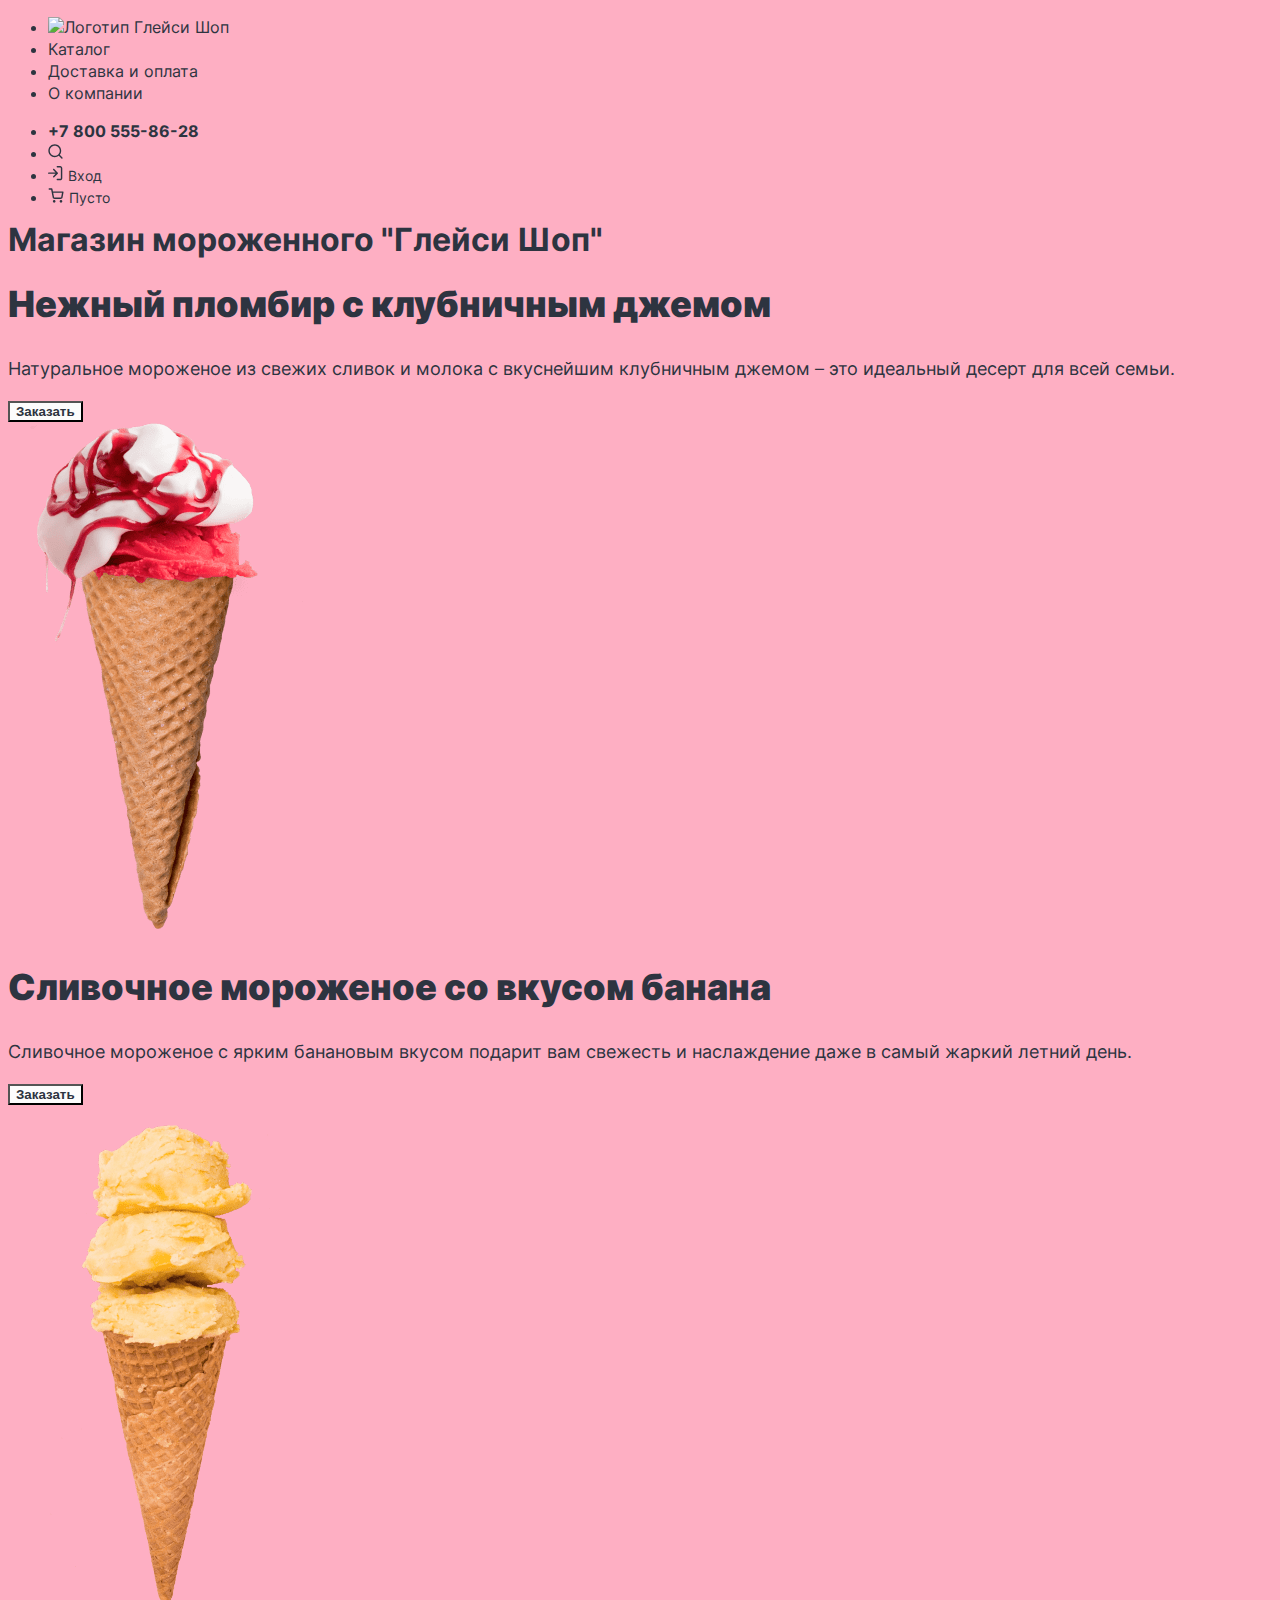
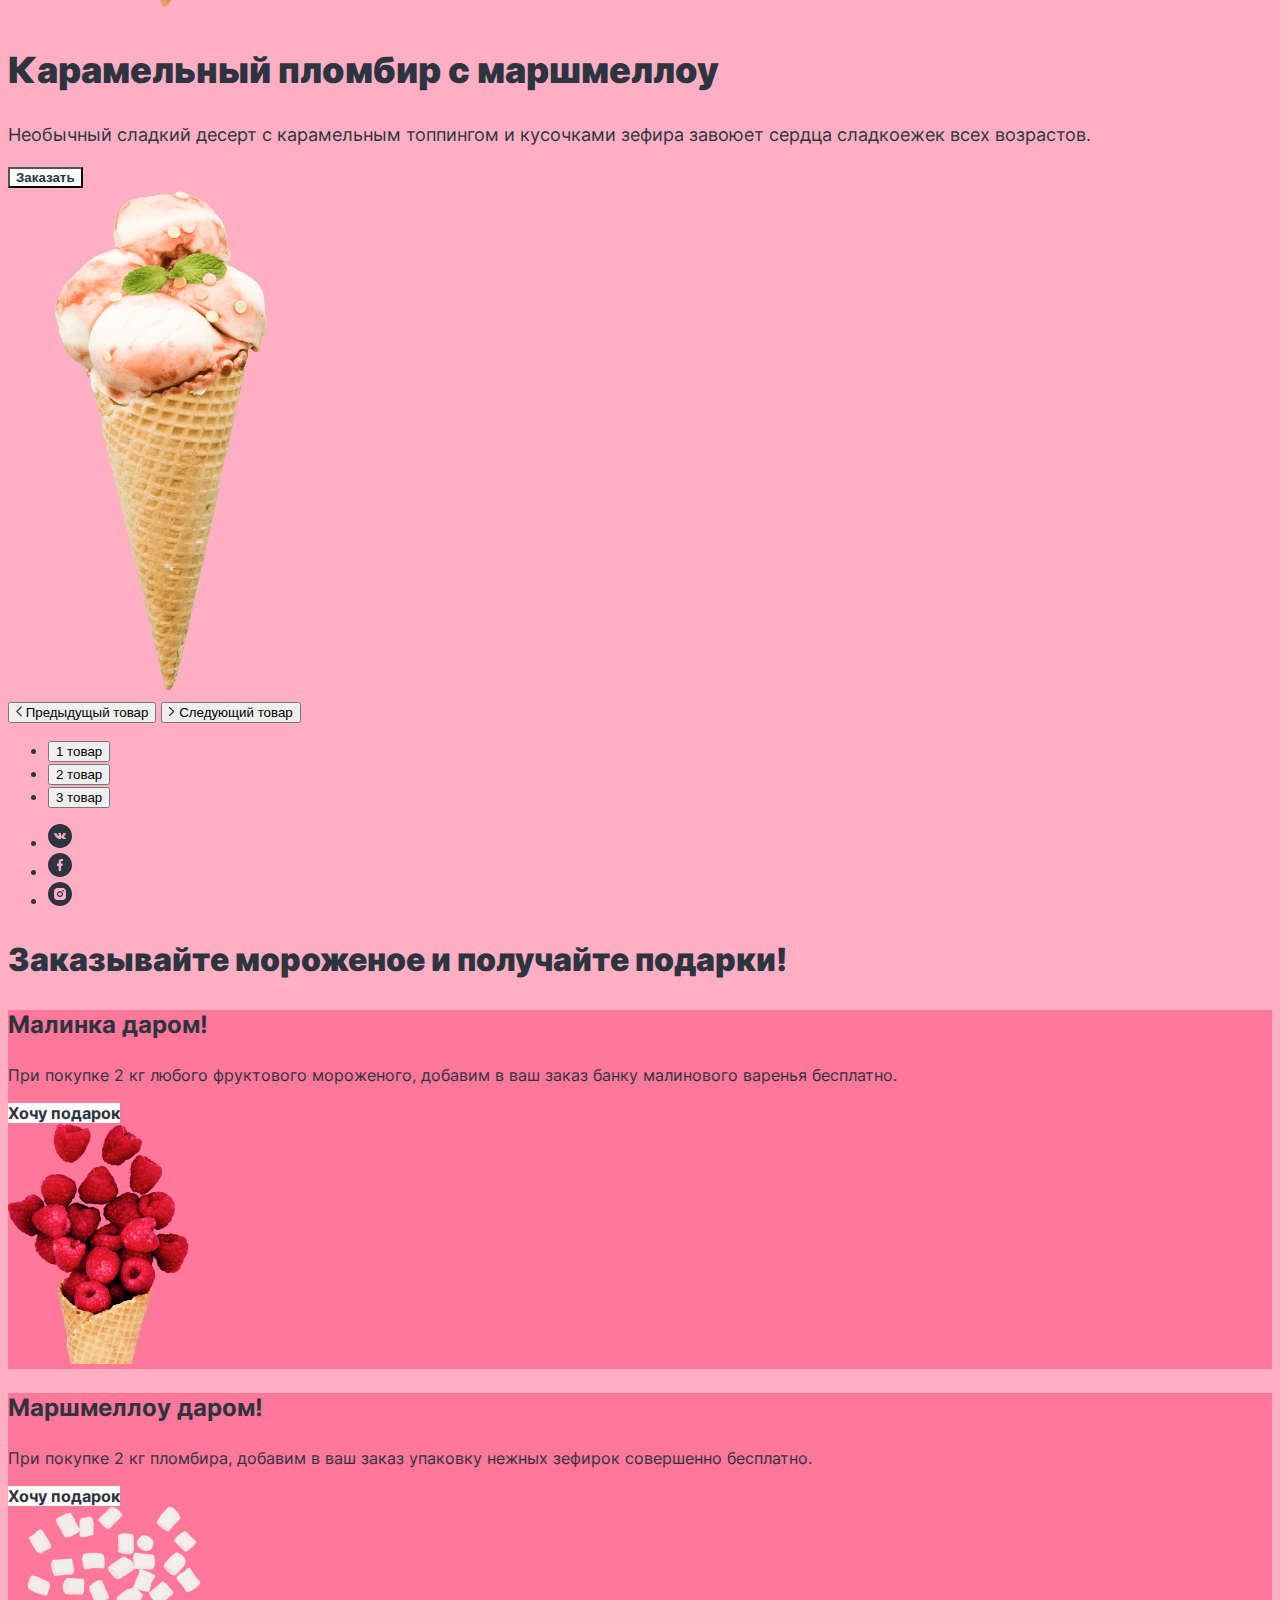
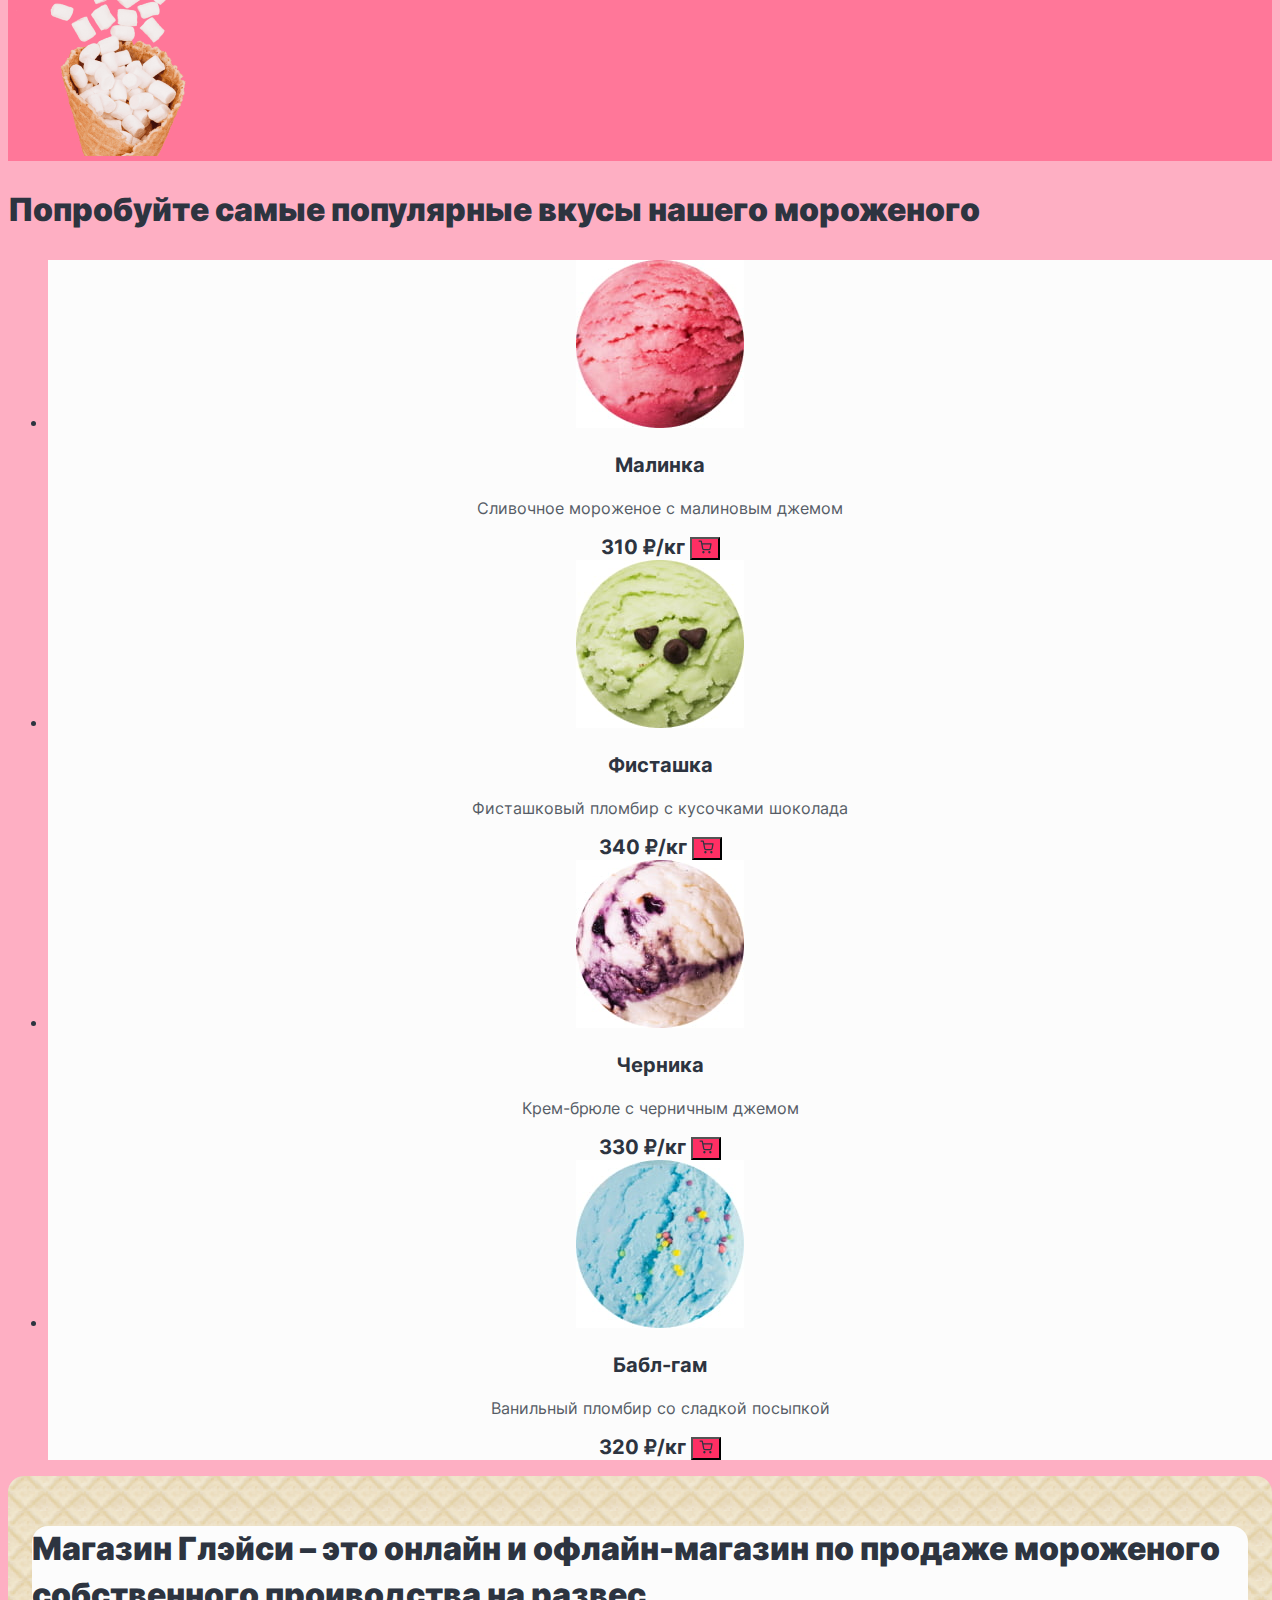
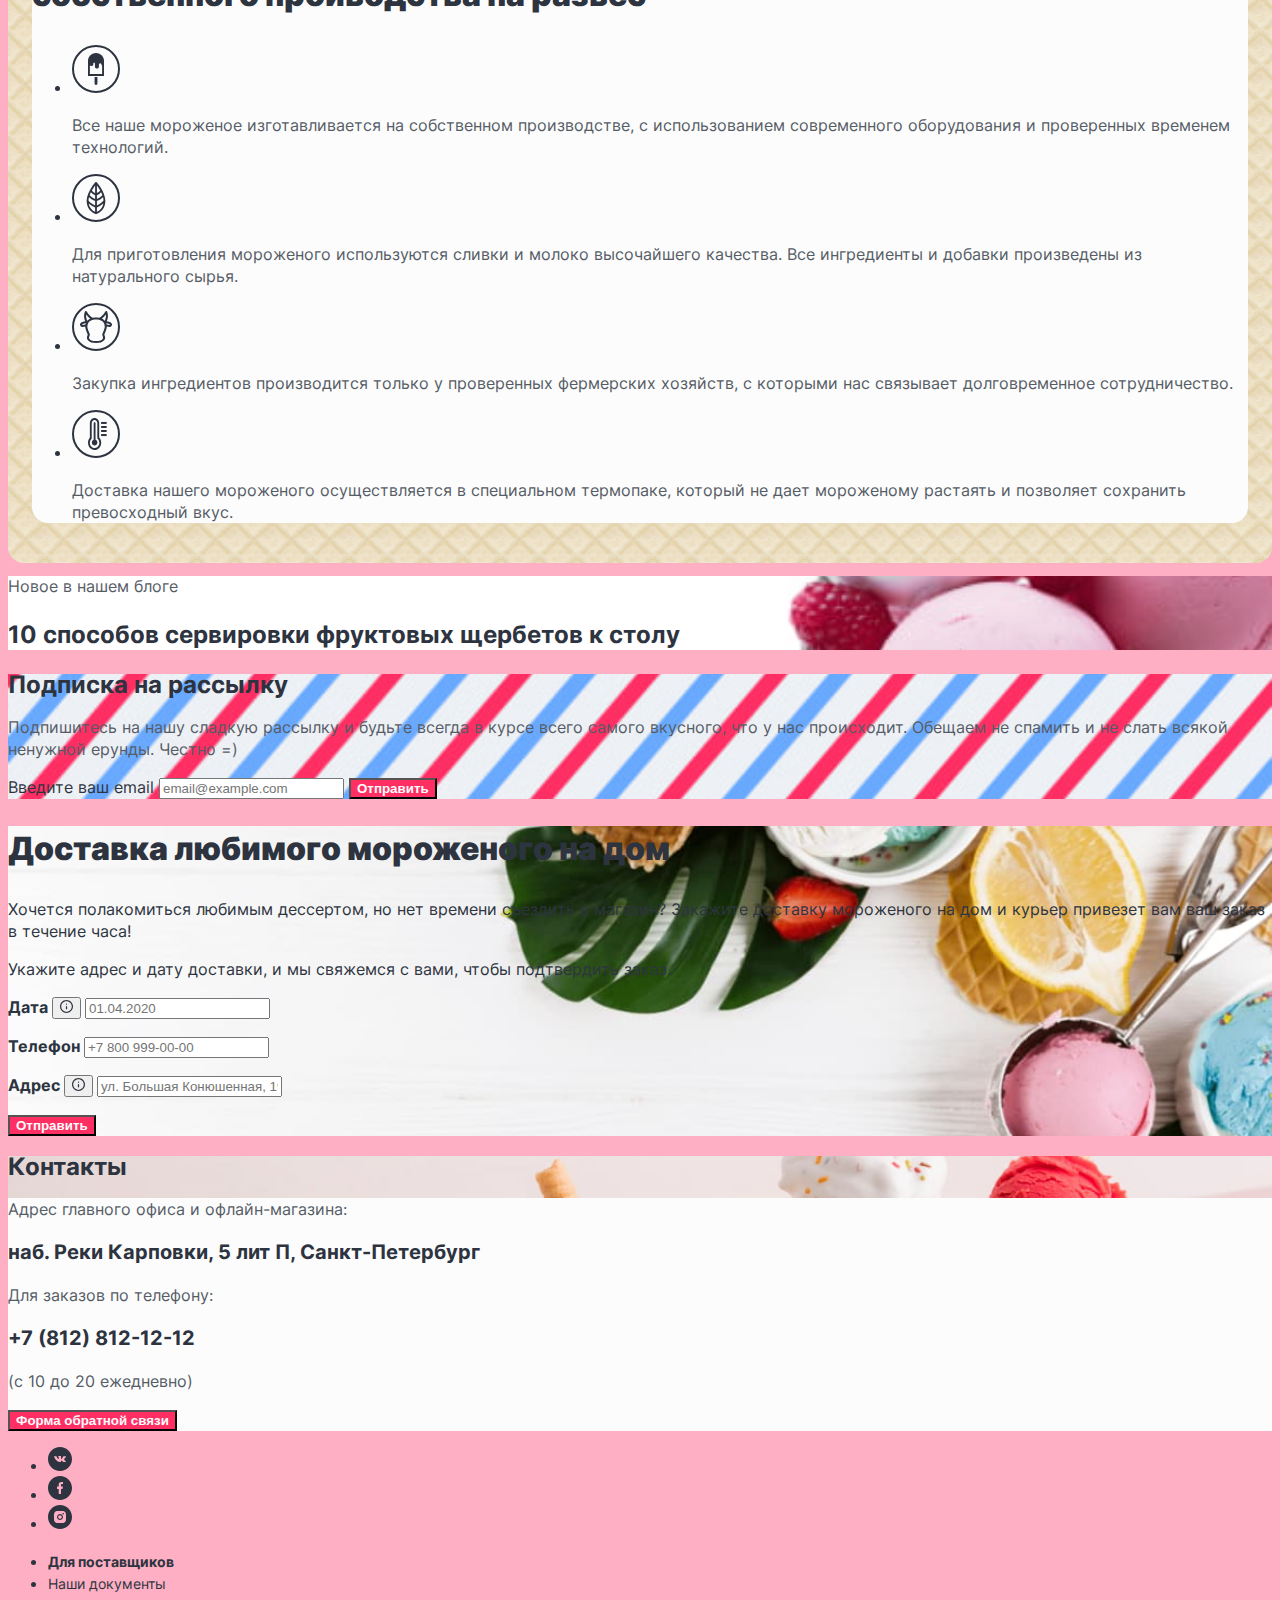
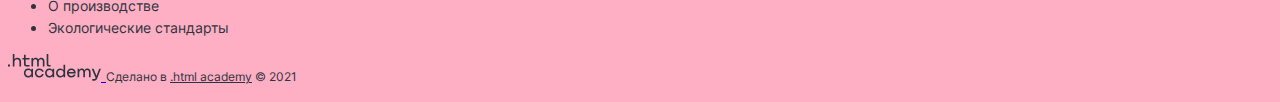
==== commit 754feb8c: "Исправляет базовую стилизацию всех страниц" ====
--- a/index.html
+++ b/index.html
@@ -145,7 +145,7 @@
             ваш заказ банку малинового варенья бесплатно.</p>
           <a href="#" class="gifts-item-button button-white">Хочу подарок</a>
         </div>
-        <img src="img/gifts-img-1.png" alt="Малинка" width="181" height="284">
+        <img src="img/gifts-img-1.png" alt="Малинка" width="181" height="240">
       </article>
       <article class="gifts-item">
         <div class="gifts-item-content">
@@ -154,7 +154,7 @@
             совершенно бесплатно.</p>
           <a href="#" class="gifts-item-button button-white">Хочу подарок</a>
         </div>
-        <img src="img/gifts-img-2.png" alt="Маршмеллоу" width="232" height="359">
+        <img src="img/gifts-img-2.png" alt="Маршмеллоу" width="232" height="249">
       </article>
     </section>
     <section class="popular">
@@ -351,7 +351,7 @@
       </li>
     </ul>
     <p class="footer-copyright">
-      <a class="footer-copyright" href="https://htmlacademy.ru/">
+      <a class="footer-logo-link" href="https://htmlacademy.ru/">
         <img src="img/icons/html-academy-logo.svg" alt="Логотип HTML Academy" class="footer-copyright-logo" width="93"
           height="27">
       </a>
--- a/style/style.css
+++ b/style/style.css
@@ -63,7 +63,9 @@
   font-size: 18px;
   line-height: 24px;
 }
-
+.gifts-item {
+  background-color: #ff7799;
+}
 .gifts-title {
   font-weight: 900;
   font-size: 32px;
@@ -95,6 +97,9 @@
   font-weight: 700;
   font-size: 20px;
   line-height: 24px;
+}
+.popular-item-button {
+  background-color: #ff2f64;
 }
 .advantage {
   background-color: #e7d9ab;
@@ -235,6 +240,9 @@
   font-size: 20px;
   line-height: 24px;
 }
+.catalog-item-button {
+  background-color: #ff2f64;
+}
 .catalog-pagination-list {
   list-style: none;
 }
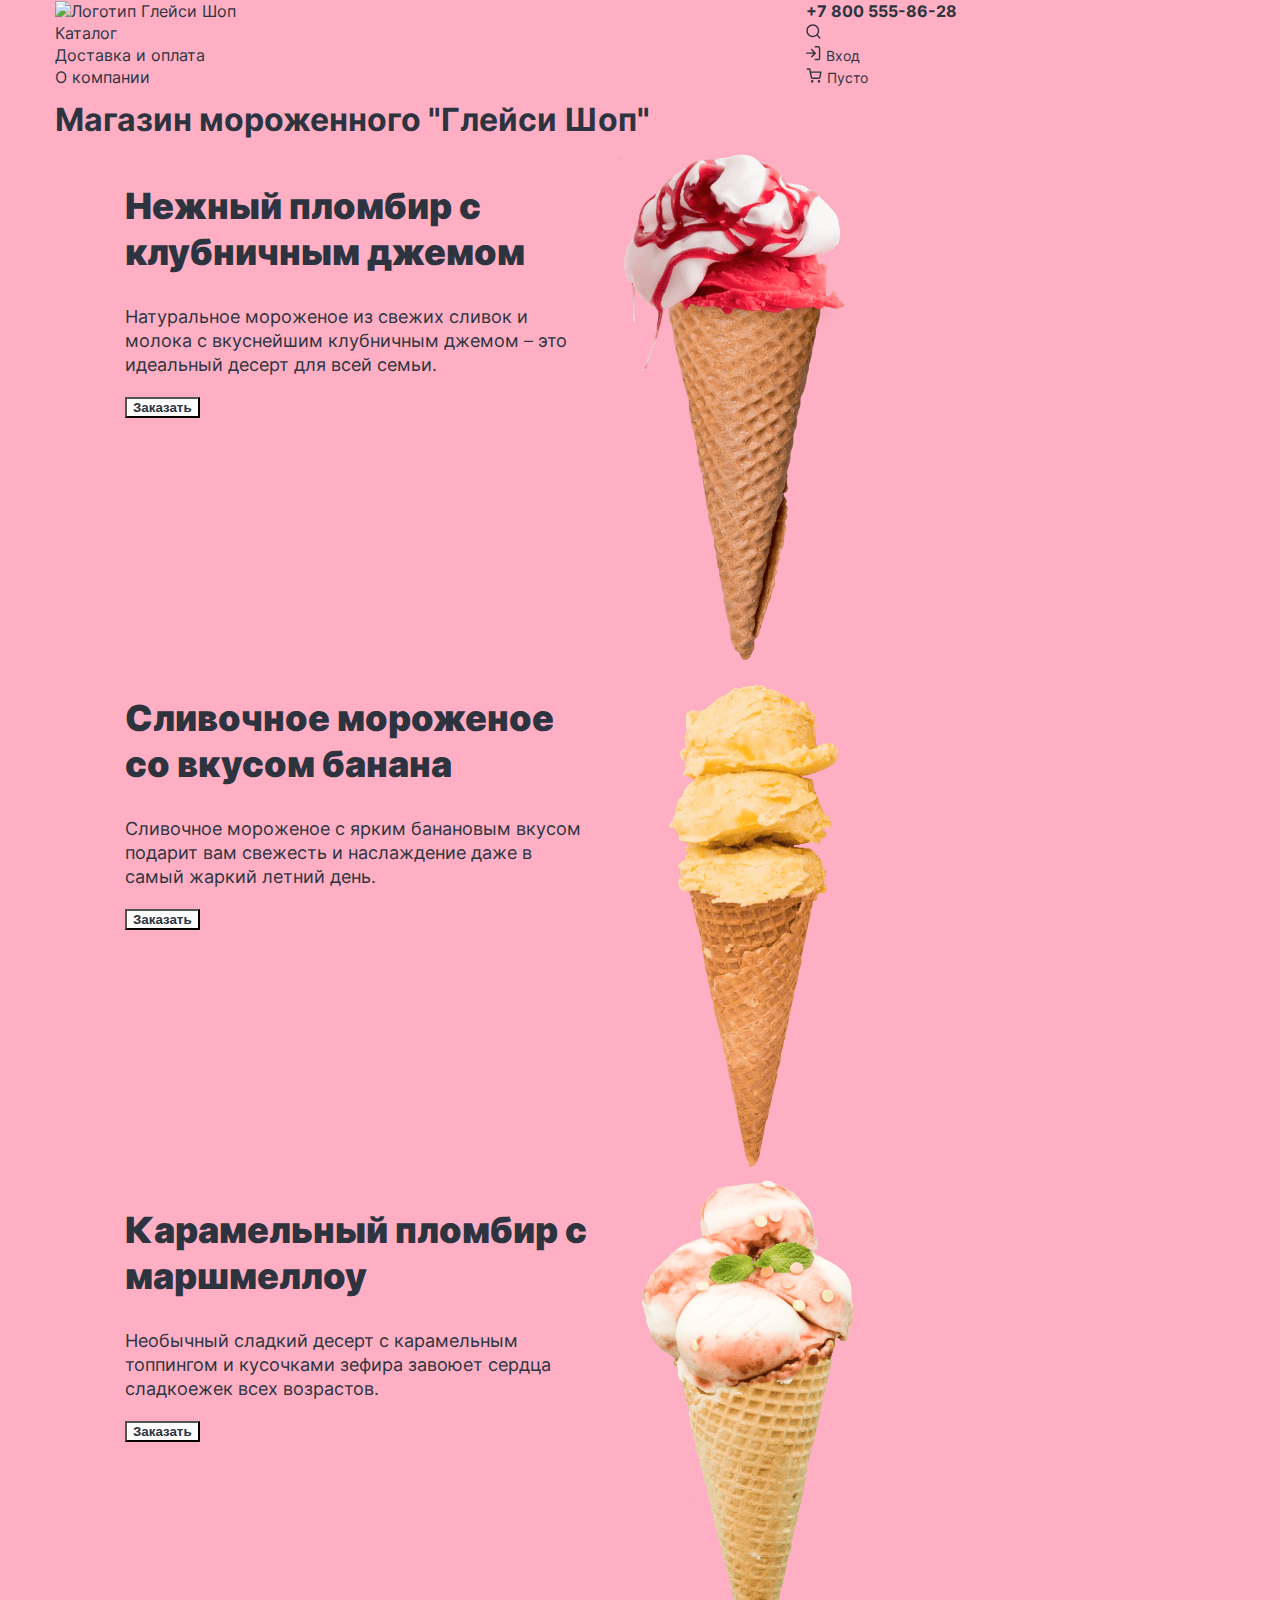
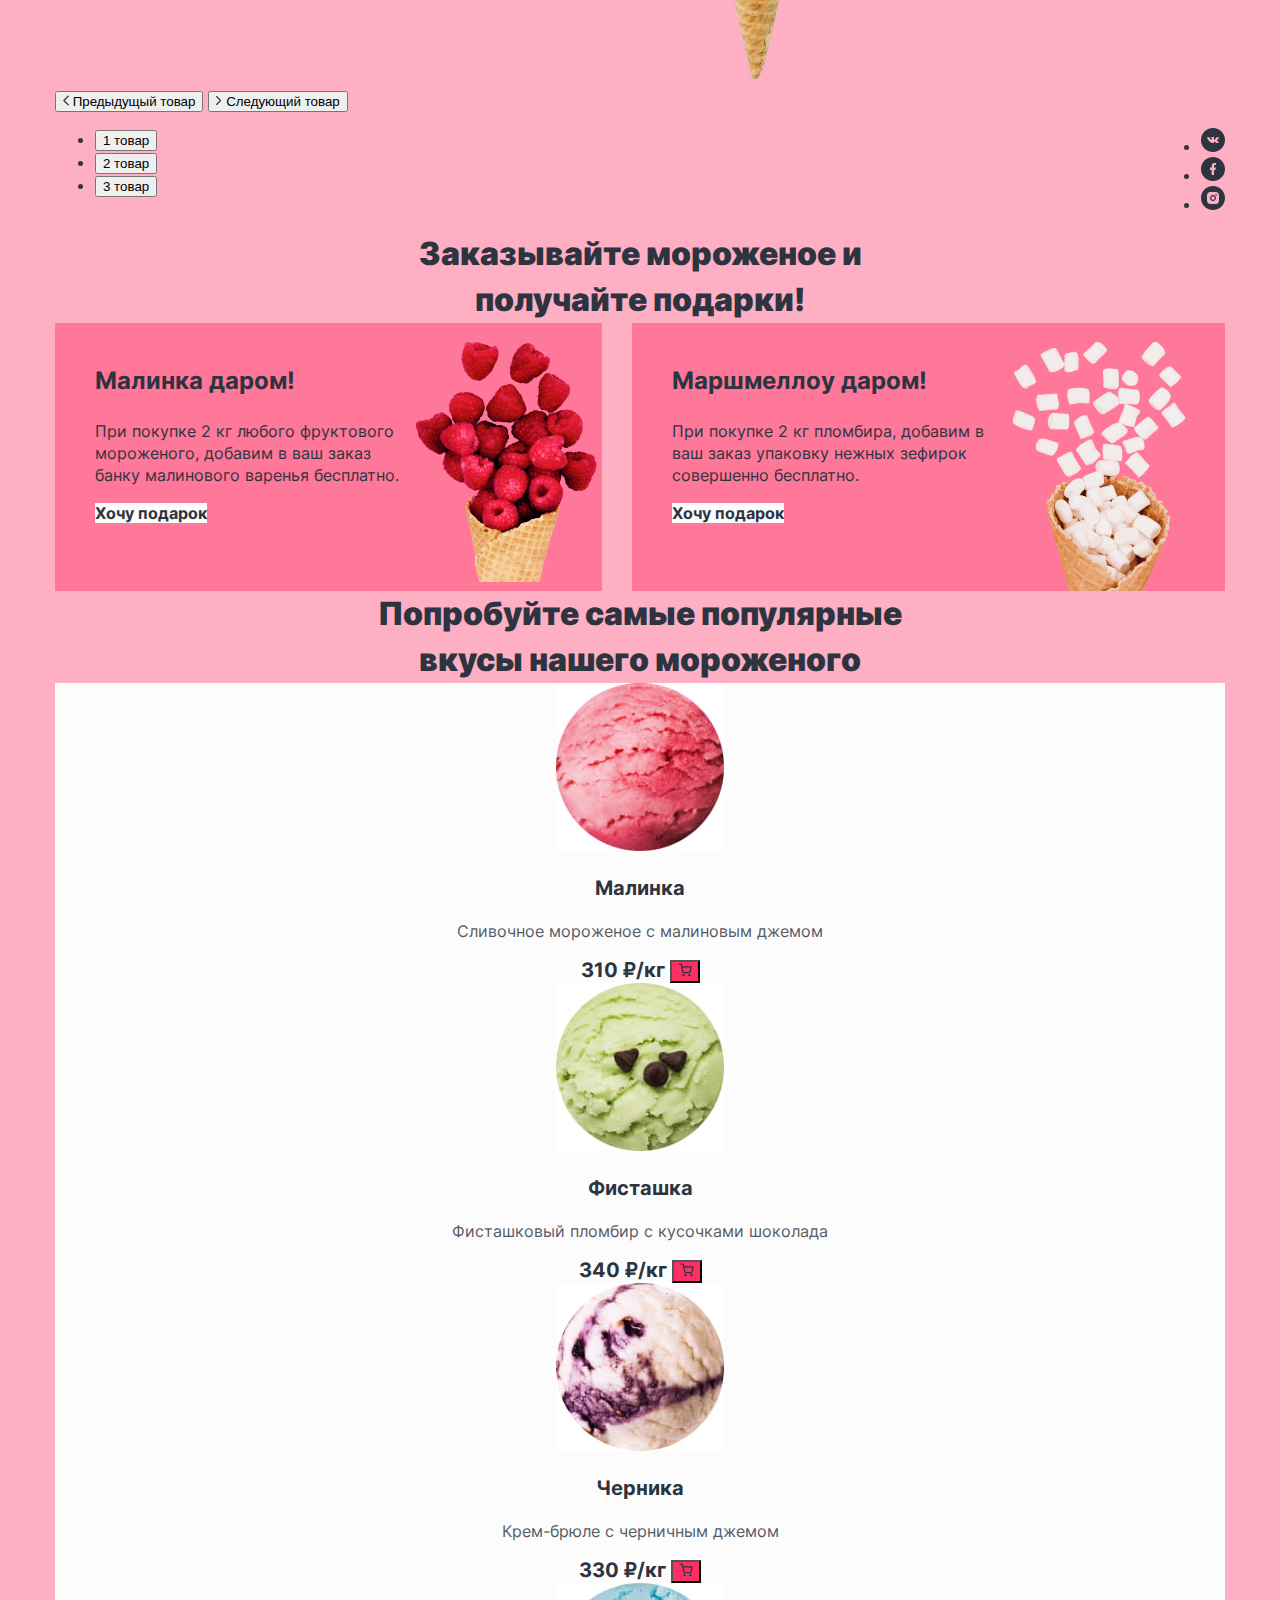
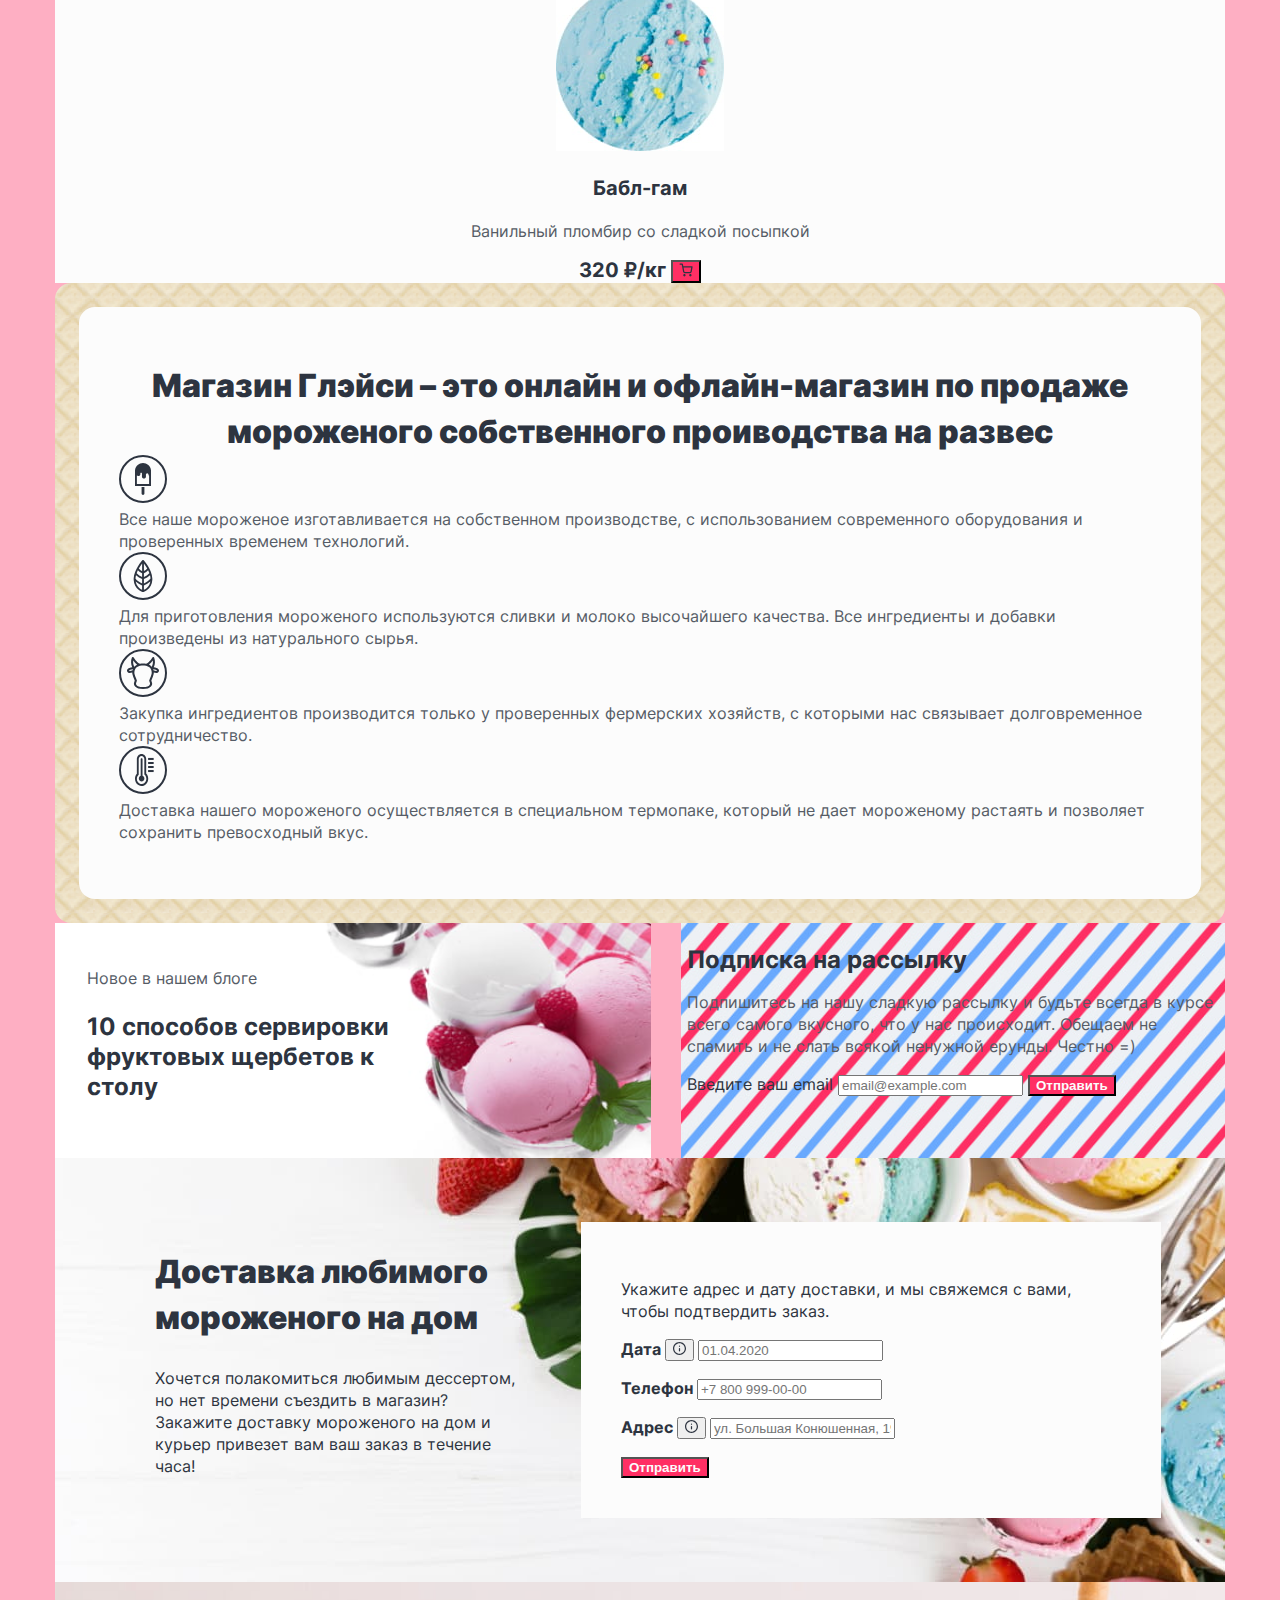
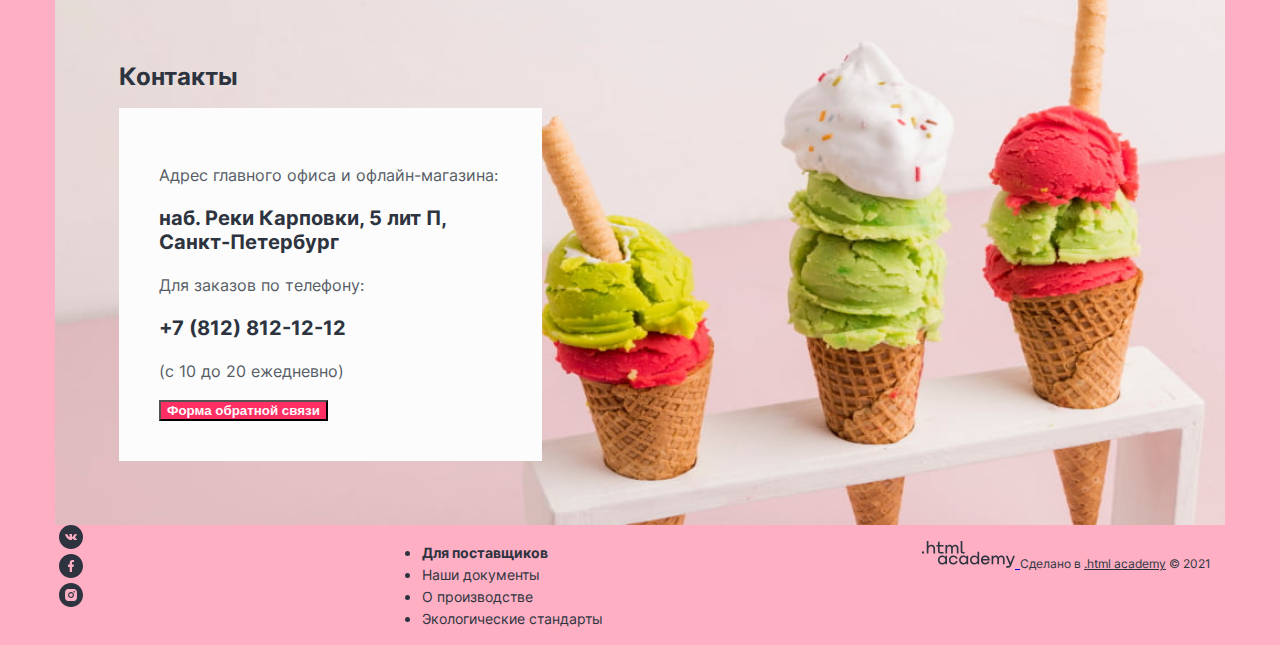
==== commit 6c1ef711: "Сетка страницы и крупных блоков на флексах для главной страницы" ====
--- a/index.html
+++ b/index.html
@@ -50,315 +50,328 @@
       </li>
     </ul>
   </header>
-  <main class="main-index">
-    <h1 class="visually-hidden">Магазин мороженного "Глейси Шоп"</h1>
-    <section class="promo-slider">
-      <div class="slider-container">
-        <div class="slider-wrapper">
-          <div class="slide">
-            <div class="slide-info">
-              <h2 class="slide-title">Нежный пломбир с клубничным джемом</h2>
-              <p class="slide-description">Натуральное мороженое из свежих сливок и молока с
-                вкуснейшим клубничным джемом – это идеальный десерт для всей семьи.</p>
-              <button class="slide-button button-white">Заказать</button>
-            </div>
-            <div class="slide-img">
-              <img src="img/slide-strawberry.png" alt="Клубничное мороженное" width="306" height="507">
+  <main class="main-index main-container">
+    <div class="page-container">
+      <h1 class="visually-hidden">Магазин мороженного "Глейси Шоп"</h1>
+      <section class="promo-slider">
+        <div class="slider-container">
+          <div class="slider-wrapper">
+            <div class="slide">
+              <div class="slide-info">
+                <h2 class="slide-title">Нежный пломбир с клубничным джемом</h2>
+                <p class="slide-description">Натуральное мороженое из свежих сливок и молока с
+                  вкуснейшим клубничным джемом – это идеальный десерт для всей семьи.</p>
+                <button class="slide-button button-white">Заказать</button>
+              </div>
+              <div class="slide-img">
+                <img src="img/slide-strawberry.png" alt="Клубничное мороженное" width="306" height="507">
+              </div>
+            </div>
+            <div class="slide">
+              <div class="slide-info">
+                <h2 class="slide-title">Сливочное мороженое со вкусом банана</h2>
+                <p class="slide-description">Сливочное мороженое с ярким банановым вкусом подарит вам свежесть
+                  и наслаждение даже в самый жаркий летний день. </p>
+                <button class="slide-button button-white">Заказать</button>
+              </div>
+              <div class="slide-img">
+                <img src="img/slide-banana.png" alt="Сливочное мороженое со вкусом банана" width="306" height="507">
+              </div>
+            </div>
+            <div class="slide">
+              <div class="slide-info">
+                <h2 class="slide-title">Карамельный пломбир с маршмеллоу</h2>
+                <p class="slide-description">Необычный сладкий десерт с карамельным топпингом и кусочками
+                  зефира завоюет сердца сладкоежек всех возрастов.</p>
+                <button class="slide-button button-white">Заказать</button>
+              </div>
+              <div class="slide-img">
+                <img src="img/slide-marshmallow.png" alt="Карамельный пломбир с маршмеллоу" width="306" height="507">
+              </div>
             </div>
           </div>
-          <div class="slide">
-            <div class="slide-info">
-              <h2 class="slide-title">Сливочное мороженое со вкусом банана</h2>
-              <p class="slide-description">Сливочное мороженое с ярким банановым вкусом подарит вам свежесть
-                и наслаждение даже в самый жаркий летний день. </p>
-              <button class="slide-button button-white">Заказать</button>
-            </div>
-            <div class="slide-img">
-              <img src="img/slide-banana.png" alt="Сливочное мороженое со вкусом банана" width="306" height="507">
-            </div>
+          <div class="slider-arrows">
+            <button class="slider-prev" type="button">
+              <img class="slider-prev-icon" src="img/icons/arrow-left.svg" width="6" height="11">
+              <span class="visually-hidden">Предыдущый товар</span>
+            </button>
+            <button class="slider-next" type="button">
+              <img class="slider-prev-icon" src="img/icons/arrow-right.svg" width="6" height="11">
+              <span class="visually-hidden">Следующий товар</span>
+            </button>
           </div>
-          <div class="slide">
-            <div class="slide-info">
-              <h2 class="slide-title">Карамельный пломбир с маршмеллоу</h2>
-              <p class="slide-description">Необычный сладкий десерт с карамельным топпингом и кусочками
-                зефира завоюет сердца сладкоежек всех возрастов.</p>
-              <button class="slide-button button-white">Заказать</button>
-            </div>
-            <div class="slide-img">
-              <img src="img/slide-marshmallow.png" alt="Карамельный пломбир с маршмеллоу" width="306" height="507">
-            </div>
+          <div class="slider-bottom">
+            <ul class="slider-pagination">
+              <li class="slider-pagination-item">
+                <button class="slider-pagination-button slider-pagination-button-current">
+                  <span class="visually-hidden">1 товар</span>
+                </button>
+              </li>
+              <li class="slider-pagination-item">
+                <button class="slider-pagination-button">
+                  <span class="visually-hidden">2 товар</span>
+                </button>
+              </li>
+              <li class="slider-pagination-item">
+                <button class="slider-pagination-button">
+                  <span class="visually-hidden">3 товар</span>
+                </button>
+              </li>
+            </ul>
+            <ul class="social">
+              <li class="social-list-item">
+                <a href="#" class="social-link">
+                  <img class="social-link-icon" src="img/icons/vk.svg" alt="Ссылка на ВК" width="24" height="24">
+                </a>
+              </li>
+              <li class="social-list-item">
+                <a href="#" class="social-link">
+                  <img class="social-link-icon" src="img/icons/facebook.svg" alt="Ссылка на Facebook" width="24"
+                    height="24">
+                </a>
+              </li>
+              <li class="social-list-item">
+                <a href="#" class="social-link">
+                  <img class="social-link-icon" src="img/icons/instagram.svg" alt="Ссылка на Instagram" width="24"
+                    height="24">
+                </a>
+              </li>
+            </ul>
           </div>
         </div>
-        <div class="slider-arrows">
-          <button class="slider-prev" type="button">
-            <img class="slider-prev-icon" src="img/icons/arrow-left.svg" width="6" height="11">
-            <span class="visually-hidden">Предыдущый товар</span>
-          </button>
-          <button class="slider-next" type="button">
-            <img class="slider-prev-icon" src="img/icons/arrow-right.svg" width="6" height="11">
-            <span class="visually-hidden">Следующий товар</span>
-          </button>
-        </div>
-        <ul class="slider-pagination">
-          <li class="slider-pagination-item">
-            <button class="slider-pagination-button slider-pagination-button-current">
-              <span class="visually-hidden">1 товар</span>
-            </button>
+      </section>
+      <section class="gifts">
+        <h2 class="gifts-title">Заказывайте мороженое и получайте подарки!</h2>
+        <div class="gifts-wrapper">
+          <article class="gifts-item">
+            <div class="gifts-item-content">
+              <h3 class="gifts-item-title">Малинка даром!</h3>
+              <p class="gifts-item-description">При покупке 2 кг любого фруктового мороженого, добавим в
+                ваш заказ банку малинового варенья бесплатно.</p>
+              <a href="#" class="gifts-item-button button-white">Хочу подарок</a>
+            </div>
+            <img src="img/gifts-img-1.png" alt="Малинка" width="181" height="240">
+          </article>
+          <article class="gifts-item">
+            <div class="gifts-item-content">
+              <h3 class="gifts-item-title">Маршмеллоу даром!</h3>
+              <p class="gifts-item-description">При покупке 2 кг пломбира, добавим в ваш заказ упаковку нежных зефирок
+                совершенно бесплатно.</p>
+              <a href="#" class="gifts-item-button button-white">Хочу подарок</a>
+            </div>
+            <img src="img/gifts-img-2.png" alt="Маршмеллоу" width="232" height="249">
+          </article>
+        </div>
+      </section>
+      <section class="popular">
+        <h2 class="popular-title">Попробуйте самые популярные вкусы нашего мороженого</h2>
+        <ul class="popular-list">
+          <li class="popular-list-item">
+            <img class="popular-item-image" src="img/catalog/catalog-item-1.jpg" alt="" width="168" height="168">
+            <h3 class="popular-item-title">Малинка</h3>
+            <p class="popular-item-description">Сливочное мороженое с малиновым джемом</p>
+            <div class="popular-item-wrap-buy">
+              <span class="popular-item-price">310 ₽/кг</span>
+              <button class="popular-item-button">
+                <img class="popular-item-button-icon" src="img/icons/cart.svg" alt="Добавить в корзину" width="14"
+                  height="13.5">
+              </button>
+            </div>
           </li>
-          <li class="slider-pagination-item">
-            <button class="slider-pagination-button">
-              <span class="visually-hidden">2 товар</span>
-            </button>
+          <li class="popular-list-item">
+            <img class="popular-item-image" src="img/catalog/catalog-item-2.jpg" alt="" width="168" height="168">
+            <h3 class="popular-item-title">Фисташка</h3>
+            <p class="popular-item-description">Фисташковый пломбир с кусочками шоколада</p>
+            <div class="popular-item-wrap-buy">
+              <span class="popular-item-price">340 ₽/кг</span>
+              <button class="popular-item-button">
+                <img class="popular-item-button-icon" src="img/icons/cart.svg" alt="Добавить в корзину" width="14"
+                  height="13.5">
+              </button>
+            </div>
           </li>
-          <li class="slider-pagination-item">
-            <button class="slider-pagination-button">
-              <span class="visually-hidden">3 товар</span>
-            </button>
+          <li class="popular-list-item">
+            <img class="popular-item-image" src="img/catalog/catalog-item-3.jpg" alt="" width="168" height="168">
+            <h3 class="popular-item-title">Черника</h3>
+            <p class="popular-item-description">Крем-брюле с черничным джемом</p>
+            <div class="popular-item-wrap-buy">
+              <span class="popular-item-price">330 ₽/кг</span>
+              <button class="popular-item-button">
+                <img class="popular-item-button-icon" src="img/icons/cart.svg" alt="Добавить в корзину" width="14"
+                  height="13.5">
+              </button>
+            </div>
+          </li>
+          <li class="popular-list-item">
+            <img class="popular-item-image" src="img/catalog/catalog-item-4.jpg" alt="" width="168" height="168">
+            <h3 class="popular-item-title">Бабл-гам</h3>
+            <p class="popular-item-description">Ванильный пломбир со сладкой посыпкой</p>
+            <div class="popular-item-wrap-buy">
+              <span class="popular-item-price">320 ₽/кг</span>
+              <button class="popular-item-button">
+                <img class="popular-item-button-icon" src="img/icons/cart.svg" alt="Добавить в корзину" width="14"
+                  height="13.5">
+              </button>
+            </div>
           </li>
         </ul>
-      </div>
-      <ul class="social">
+      </section>
+      <section class="advantage">
+        <div class="advantage-content-wrapper">
+          <h2 class="advantage-title">Магазин Глэйси – это онлайн и офлайн-магазин по продаже
+            мороженого собственного проиводства на развес</h2>
+          <ul class="advantage-list">
+            <li class="advantage-list-item">
+              <img class="advantage-item-icon" src="img/icons/ice-cream-icon.svg" width="48" height="48">
+              <p class="advantage-item-text">
+                Все наше мороженое изготавливается на собственном производстве,
+                с использованием современного оборудования и проверенных временем технологий.
+              </p>
+            </li>
+            <li class="advantage-list-item">
+              <img class="advantage-item-icon" src="img/icons/leaf.svg" width="48" height="48">
+              <p class="advantage-item-text">
+                Для приготовления мороженого используются сливки и молоко высочайшего качества. Все ингредиенты
+                и добавки произведены из натурального сырья.
+              </p>
+            </li>
+            <li class="advantage-list-item">
+              <img class="advantage-item-icon" src="img/icons/cow.svg" width="48" height="48">
+              <p class="advantage-item-text">
+                Закупка ингредиентов производится только у проверенных фермерских хозяйств, с которыми
+                нас связывает долговременное сотрудничество.
+              </p>
+            </li>
+            <li class="advantage-list-item">
+              <img class="advantage-item-icon" src="img/icons/thermometr.svg" width="48" height="48">
+              <p class="advantage-item-text">
+                Доставка нашего мороженого осуществляется в специальном термопаке,
+                который не дает мороженому растаять и позволяет сохранить превосходный вкус.
+              </p>
+            </li>
+          </ul>
+        </div>
+      </section>
+      <section class="news-block">
+        <article class="news">
+          <h2 class="news-title">Новое в нашем блоге</h2>
+          <p class="news-sub-title">10 способов сервировки фруктовых щербетов к столу</p>
+        </article>
+        <article class="subscription">
+          <div class="subscription-wrapper">
+            <h2 class="visually-hidden">Подписка на рассылку</h2>
+            <p class="subscription-text">Подпишитесь на нашу сладкую рассылку и будьте всегда
+              в курсе всего самого вкусного, что у нас происходит. Обещаем не спамить и не слать всякой ненужной ерунды.
+              Честно =)</p>
+            <form class="subscription-form" action="https://echo.htmlacademy.ru/" method="post">
+              <label class="visually-hidden" for="subscription-input">Введите ваш email</label>
+              <input class="subscription-input" type="email" placeholder="email@example.com" name="user-email"
+                id="subscription-input">
+              <button class="subscription-button button" type="submit">Отправить</button>
+            </form>
+          </div>
+        </article>
+      </section>
+      <section class="delivery">
+        <div class="delivey-text">
+          <h2 class="delivery-title">Доставка любимого мороженого на дом</h2>
+          <p class="delivery-description">Хочется полакомиться любимым дессертом, но нет времени съездить в магазин?
+            Закажите доставку мороженого на дом и курьер привезет вам ваш заказ в течение часа!</p>
+        </div>
+        <div class="delivery-order">
+          <p class="delivery-form-description">Укажите адрес и дату доставки, и мы свяжемся с вами, чтобы подтвердить
+            заказ.</p>
+          <form class="delivery-form" action="https://echo.htmlacademy.ru/" method="post">
+            <p class="delivery-form-date">
+              <span class="form-label form-label-icon">
+                <label for="delivery-date">Дата</label>
+                <button class="delivery-form-info" type="button">
+                  <img class="delivery-form-info" src="img/icons/info.svg" alt="Посмотреть дополнительную информацию"
+                    width="13" height="13">
+                </button>
+              </span>
+              <input type="text" id="delivery-date" name="delivery-date" placeholder="01.04.2020">
+            </p>
+            <p class="delivery-form-phone">
+              <span class="form-label">
+                <label for="delivery-phone">Телефон</label>
+              </span>
+              <input type="tel" id="delivery-phone" name="delivery-phone" placeholder="+7 800 999-00-00">
+            </p>
+            <p class="delivery-form-address">
+              <span class="form-label form-label-icon">
+                <label for="delivery-address">Адрес</label>
+                <button class="delivery-form-info" type="button">
+                  <img class="delivery-form-info" src="img/icons/info.svg" alt="Посмотреть дополнительную информацию"
+                    width="13" height="13">
+                </button>
+              </span>
+              <input type="text" id="delivery-address" name="delivery-address"
+                placeholder="ул. Большая Конюшенная, 19/8">
+            </p>
+            <button class="delivery-button button" type="submit">Отправить</button>
+          </form>
+        </div>
+      </section>
+      <section class="contacts">
+        <h2 class="visually-hidden">Контакты</h2>
+        <div class="contacts-info">
+          <p class="contacts-description">Адрес главного офиса и офлайн-магазина:</p>
+          <p class="contacts-text">наб. Реки Карповки, 5 лит П, Санкт-Петербург</p>
+          <p class="contacts-description">Для заказов по телефону:</p>
+          <p class="contacts-text">
+            <a class="contacts-phone" href="tel:+78128121212">+7 (812) 812-12-12</a>
+          </p>
+          <p class="contacts-description">(с 10 до 20 ежедневно)</p>
+          <button class="contacts-button button" type="button">Форма обратной связи</button>
+        </div>
+      </section>
+    </div>
+  </main>
+  <footer class="page-footer">
+    <div class="page-footer-container">
+      <ul class="footer-social-list">
         <li class="social-list-item">
-          <a href="#" class="social-link">
+          <a href="https://vk.com/htmlacademy" class="social-link">
             <img class="social-link-icon" src="img/icons/vk.svg" alt="Ссылка на ВК" width="24" height="24">
           </a>
         </li>
         <li class="social-list-item">
-          <a href="#" class="social-link">
+          <a href="https://www.facebook.com/htmlacademy" class="social-link">
             <img class="social-link-icon" src="img/icons/facebook.svg" alt="Ссылка на Facebook" width="24" height="24">
           </a>
         </li>
         <li class="social-list-item">
-          <a href="#" class="social-link">
+          <a href="https://www.instagram.com/htmlacademy/" class="social-link">
             <img class="social-link-icon" src="img/icons/instagram.svg" alt="Ссылка на Instagram" width="24"
               height="24">
           </a>
         </li>
       </ul>
-    </section>
-    <section class="gifts">
-      <h2 class="gifts-title">Заказывайте мороженое и получайте подарки!</h2>
-      <article class="gifts-item">
-        <div class="gifts-item-content">
-          <h3 class="gifts-item-title">Малинка даром!</h3>
-          <p class="gifts-item-description">При покупке 2 кг любого фруктового мороженого, добавим в
-            ваш заказ банку малинового варенья бесплатно.</p>
-          <a href="#" class="gifts-item-button button-white">Хочу подарок</a>
-        </div>
-        <img src="img/gifts-img-1.png" alt="Малинка" width="181" height="240">
-      </article>
-      <article class="gifts-item">
-        <div class="gifts-item-content">
-          <h3 class="gifts-item-title">Маршмеллоу даром!</h3>
-          <p class="gifts-item-description">При покупке 2 кг пломбира, добавим в ваш заказ упаковку нежных зефирок
-            совершенно бесплатно.</p>
-          <a href="#" class="gifts-item-button button-white">Хочу подарок</a>
-        </div>
-        <img src="img/gifts-img-2.png" alt="Маршмеллоу" width="232" height="249">
-      </article>
-    </section>
-    <section class="popular">
-      <h2 class="popular-title">Попробуйте самые популярные вкусы нашего мороженого</h2>
-      <ul class="popular-list">
-        <li class="popular-list-item">
-          <img class="popular-item-image" src="img/catalog/catalog-item-1.jpg" alt="" width="168" height="168">
-          <h3 class="popular-item-title">Малинка</h3>
-          <p class="popular-item-description">Сливочное мороженое с малиновым джемом</p>
-          <div class="popular-item-wrap-buy">
-            <span class="popular-item-price">310 ₽/кг</span>
-            <button class="popular-item-button">
-              <img class="popular-item-button-icon" src="img/icons/cart.svg" alt="Добавить в корзину" width="14"
-                height="13.5">
-            </button>
-          </div>
-        </li>
-        <li class="popular-list-item">
-          <img class="popular-item-image" src="img/catalog/catalog-item-2.jpg" alt="" width="168" height="168">
-          <h3 class="popular-item-title">Фисташка</h3>
-          <p class="popular-item-description">Фисташковый пломбир с кусочками шоколада</p>
-          <div class="popular-item-wrap-buy">
-            <span class="popular-item-price">340 ₽/кг</span>
-            <button class="popular-item-button">
-              <img class="popular-item-button-icon" src="img/icons/cart.svg" alt="Добавить в корзину" width="14"
-                height="13.5">
-            </button>
-          </div>
-        </li>
-        <li class="popular-list-item">
-          <img class="popular-item-image" src="img/catalog/catalog-item-3.jpg" alt="" width="168" height="168">
-          <h3 class="popular-item-title">Черника</h3>
-          <p class="popular-item-description">Крем-брюле с черничным джемом</p>
-          <div class="popular-item-wrap-buy">
-            <span class="popular-item-price">330 ₽/кг</span>
-            <button class="popular-item-button">
-              <img class="popular-item-button-icon" src="img/icons/cart.svg" alt="Добавить в корзину" width="14"
-                height="13.5">
-            </button>
-          </div>
-        </li>
-        <li class="popular-list-item">
-          <img class="popular-item-image" src="img/catalog/catalog-item-4.jpg" alt="" width="168" height="168">
-          <h3 class="popular-item-title">Бабл-гам</h3>
-          <p class="popular-item-description">Ванильный пломбир со сладкой посыпкой</p>
-          <div class="popular-item-wrap-buy">
-            <span class="popular-item-price">320 ₽/кг</span>
-            <button class="popular-item-button">
-              <img class="popular-item-button-icon" src="img/icons/cart.svg" alt="Добавить в корзину" width="14"
-                height="13.5">
-            </button>
-          </div>
+      <ul class="footer-navigation-list">
+        <li class="footer-navigation-item">
+          <a class="footer-navigation-link" href="#">Для поставщиков</a>
+        </li>
+        <li class="footer-navigation-item">
+          <a class="footer-navigation-link" href="#">Наши документы</a>
+        </li>
+        <li class="footer-navigation-item">
+          <a class="footer-navigation-link" href="#">О производстве</a>
+        </li>
+        <li class="footer-navigation-item">
+          <a class="footer-navigation-link" href="#">Экологические стандарты</a>
         </li>
       </ul>
-    </section>
-    <section class="advantage">
-      <div class="advantage-content-wrapper">
-        <h2 class="advantage-title">Магазин Глэйси – это онлайн и офлайн-магазин по продаже
-          мороженого собственного проиводства на развес</h2>
-        <ul class="advantage-list">
-          <li class="advantage-list-item">
-            <img class="advantage-item-icon" src="img/icons/ice-cream-icon.svg" width="48" height="48">
-            <p class="advantage-item-text">
-              Все наше мороженое изготавливается на собственном производстве,
-              с использованием современного оборудования и проверенных временем технологий.
-            </p>
-          </li>
-          <li class="advantage-list-item">
-            <img class="advantage-item-icon" src="img/icons/leaf.svg" width="48" height="48">
-            <p class="advantage-item-text">
-              Для приготовления мороженого используются сливки и молоко высочайшего качества. Все ингредиенты
-              и добавки произведены из натурального сырья.
-            </p>
-          </li>
-          <li class="advantage-list-item">
-            <img class="advantage-item-icon" src="img/icons/cow.svg" width="48" height="48">
-            <p class="advantage-item-text">
-              Закупка ингредиентов производится только у проверенных фермерских хозяйств, с которыми
-              нас связывает долговременное сотрудничество.
-            </p>
-          </li>
-          <li class="advantage-list-item">
-            <img class="advantage-item-icon" src="img/icons/thermometr.svg" width="48" height="48">
-            <p class="advantage-item-text">
-              Доставка нашего мороженого осуществляется в специальном термопаке,
-              который не дает мороженому растаять и позволяет сохранить превосходный вкус.
-            </p>
-          </li>
-        </ul>
-      </div>
-    </section>
-    <section class="news-block">
-      <article class="news">
-        <h2 class="news-title">Новое в нашем блоге</h2>
-        <p class="news-sub-title">10 способов сервировки фруктовых щербетов к столу</p>
-      </article>
-      <article class="subscription">
-        <h2 class="visually-hidden">Подписка на рассылку</h2>
-        <p class="subscription-text">Подпишитесь на нашу сладкую рассылку и будьте всегда
-          в курсе всего самого вкусного, что у нас происходит. Обещаем не спамить и не слать всякой ненужной ерунды.
-          Честно =)</p>
-        <form class="subscription-form" action="https://echo.htmlacademy.ru/" method="post">
-          <label class="visually-hidden" for="subscription-input">Введите ваш email</label>
-          <input class="subscription-input" type="email" placeholder="email@example.com" name="user-email"
-            id="subscription-input">
-          <button class="subscription-button button" type="submit">Отправить</button>
-        </form>
-      </article>
-    </section>
-    <section class="delivery">
-      <div class="delivey-text">
-        <h2 class="delivery-title">Доставка любимого мороженого на дом</h2>
-        <p class="delivery-description">Хочется полакомиться любимым дессертом, но нет времени съездить в магазин?
-          Закажите доставку мороженого на дом и курьер привезет вам ваш заказ в течение часа!</p>
-      </div>
-      <div class="delivery-order">
-        <p class="delivery-form-description">Укажите адрес и дату доставки, и мы свяжемся с вами, чтобы подтвердить
-          заказ.</p>
-        <form class="delivery-form" action="https://echo.htmlacademy.ru/" method="post">
-          <p class="delivery-form-date">
-            <span class="form-label form-label-icon">
-              <label for="delivery-date">Дата</label>
-              <button class="delivery-form-info" type="button">
-                <img class="delivery-form-info" src="img/icons/info.svg" alt="Посмотреть дополнительную информацию"
-                  width="13" height="13">
-              </button>
-            </span>
-            <input type="text" id="delivery-date" name="delivery-date" placeholder="01.04.2020">
-          </p>
-          <p class="delivery-form-phone">
-            <span class="form-label">
-              <label for="delivery-phone">Телефон</label>
-            </span>
-            <input type="tel" id="delivery-phone" name="delivery-phone" placeholder="+7 800 999-00-00">
-          </p>
-          <p class="delivery-form-address">
-            <span class="form-label form-label-icon">
-              <label for="delivery-address">Адрес</label>
-              <button class="delivery-form-info" type="button">
-                <img class="delivery-form-info" src="img/icons/info.svg" alt="Посмотреть дополнительную информацию"
-                  width="13" height="13">
-              </button>
-            </span>
-            <input type="text" id="delivery-address" name="delivery-address" placeholder="ул. Большая Конюшенная, 19/8">
-          </p>
-          <button class="delivery-button button" type="submit">Отправить</button>
-        </form>
-      </div>
-    </section>
-    <section class="contacts">
-      <h2 class="visually-hidden">Контакты</h2>
-      <div class="contacts-info">
-        <p class="contacts-description">Адрес главного офиса и офлайн-магазина:</p>
-        <p class="contacts-text">наб. Реки Карповки, 5 лит П, Санкт-Петербург</p>
-        <p class="contacts-description">Для заказов по телефону:</p>
-        <p class="contacts-text">
-          <a class="contacts-phone" href="tel:+78128121212">+7 (812) 812-12-12</a>
-        </p>
-        <p class="contacts-description">(с 10 до 20 ежедневно)</p>
-        <button class="contacts-button button" type="button">Форма обратной связи</button>
-      </div>
-    </section>
-  </main>
-  <footer class="page-footer">
-    <ul class="footer-social-list">
-      <li class="social-list-item">
-        <a href="https://vk.com/htmlacademy" class="social-link">
-          <img class="social-link-icon" src="img/icons/vk.svg" alt="Ссылка на ВК" width="24" height="24">
+      <p class="footer-copyright">
+        <a class="footer-logo-link" href="https://htmlacademy.ru/">
+          <img src="img/icons/html-academy-logo.svg" alt="Логотип HTML Academy" class="footer-copyright-logo" width="93"
+            height="27">
         </a>
-      </li>
-      <li class="social-list-item">
-        <a href="https://www.facebook.com/htmlacademy" class="social-link">
-          <img class="social-link-icon" src="img/icons/facebook.svg" alt="Ссылка на Facebook" width="24" height="24">
-        </a>
-      </li>
-      <li class="social-list-item">
-        <a href="https://www.instagram.com/htmlacademy/" class="social-link">
-          <img class="social-link-icon" src="img/icons/instagram.svg" alt="Ссылка на Instagram" width="24" height="24">
-        </a>
-      </li>
-    </ul>
-    <ul class="footer-navigation-list">
-      <li class="footer-navigation-item">
-        <a class="footer-navigation-link" href="#">Для поставщиков</a>
-      </li>
-      <li class="footer-navigation-item">
-        <a class="footer-navigation-link" href="#">Наши документы</a>
-      </li>
-      <li class="footer-navigation-item">
-        <a class="footer-navigation-link" href="#">О производстве</a>
-      </li>
-      <li class="footer-navigation-item">
-        <a class="footer-navigation-link" href="#">Экологические стандарты</a>
-      </li>
-    </ul>
-    <p class="footer-copyright">
-      <a class="footer-logo-link" href="https://htmlacademy.ru/">
-        <img src="img/icons/html-academy-logo.svg" alt="Логотип HTML Academy" class="footer-copyright-logo" width="93"
-          height="27">
-      </a>
-      <span class="footer-copyright-text">Сделано в
-        <a class="footer-copyright-link" href="https://htmlacademy.ru/">.html academy</a> © 2021
-      </span>
-    </p>
+        <span class="footer-copyright-text">Сделано в
+          <a class="footer-copyright-link" href="https://htmlacademy.ru/">.html academy</a> © 2021
+        </span>
+      </p>
+    </div>
   </footer>
 </body>
 
--- a/style/style.css
+++ b/style/style.css
@@ -19,8 +19,14 @@
   src: url("../fonts/inter-900.woff2") format("woff2");
   font-display: swap;
 }
-
+html {
+  height: 100%;
+}
 body {
+  min-height: 100%;
+  display: flex;
+  flex-direction: column;
+  margin: 0;
   font-family: "Inter", sans-serif;
   font-size: 16px;
   line-height: 22px;
@@ -28,6 +34,13 @@
   color: #2d3440;
   background-color: #feafc3;
 }
+.main-container {
+  flex-grow: 1;
+}
+.page-container {
+  width: 1170px;
+  margin: 0 auto;
+}
 .button {
   background-color: #ff2f64;
   color: #fcfcfc;
@@ -40,6 +53,21 @@
   font-weight: 700;
   text-decoration: none;
 }
+.page-header {
+  display: flex;
+  margin: 0 auto;
+  width: 1170px;
+}
+.navigation-list {
+  margin: 0;
+  padding: 0;
+  width: 553px;
+  list-style: none;
+}
+.navigation-user {
+  max-width: 419px;
+  margin-left: auto;
+}
 .navigation-link {
   color: #2d3440;
   line-height: 20px;
@@ -53,6 +81,13 @@
 }
 .navigation-cart-status {
   font-size: 14px;
+}
+.slide {
+  display: flex;
+  padding-left: 70px;
+}
+.slide-info {
+  width: 470px;
 }
 .slide-title {
   font-weight: 900;
@@ -63,8 +98,30 @@
   font-size: 18px;
   line-height: 24px;
 }
+.slider-bottom {
+  display: flex;
+  justify-content: space-between;
+}
+.gifts-title {
+  margin: 0 auto;
+  text-align: center;
+  max-width: 443px;
+}
+.gifts-wrapper {
+  display: flex;
+}
 .gifts-item {
   background-color: #ff7799;
+  display: flex;
+  width: 570px;
+  padding-left: 40px;
+  padding-top: 19px;
+}
+.gifts-item:not(:first-child) {
+  margin-left: 30px;
+}
+.gifts-item-content {
+  width: 321px;
 }
 .gifts-title {
   font-weight: 900;
@@ -80,6 +137,14 @@
   font-weight: 900;
   font-size: 32px;
   line-height: 46px;
+  width: 527px;
+  margin: 0 auto;
+  text-align: center;
+}
+.popular-list {
+  margin: 0;
+  padding: 0;
+  list-style: none;
 }
 .popular-list-item {
   background-color: #fcfcfc;
@@ -110,16 +175,31 @@
 .advantage-content-wrapper {
   background-color: #fcfcfc;
   border-radius: 16px;
+  padding: 56px 40px;
 }
 .advantage-title {
   font-weight: 900;
   font-size: 32px;
   line-height: 46px;
+  width: 995px;
+  margin: 0 auto;
+  text-align: center;
+}
+.advantage-list {
+  margin: 0;
+  padding: 0;
+  list-style: none;
 }
 .advantage-item-text {
   color: #565c66;
+  margin: 0;
+}
+.news-block {
+  display: flex;
 }
 .news {
+  width: 570px;
+  padding: 32px;
   background-color: #ffffff;
   background-image: url(../img/news-bg-img.jpg);
   background-repeat: no-repeat;
@@ -136,18 +216,26 @@
   font-weight: 700;
   font-size: 24px;
   line-height: 30px;
+  width: 303px;
 }
 .subscription {
+  width: 570px;
+  margin-left: 30px;
+  padding: 6px;
   background-color: #ffffff;
   background-image: url(../img/subscription-blog-bg.jpg);
   background-repeat: no-repeat;
   background-position: center;
   background-size: cover;
 }
+
 .subscription-text {
   color: #565c66;
 }
 .delivery {
+  display: flex;
+  justify-content: space-between;
+  padding: 64px 64px 64px 100px;
   background-color: #ffffff;
   background-image: url(../img/delivery-bg-img.jpg);
   background-repeat: no-repeat;
@@ -155,15 +243,25 @@
   background-size: cover;
 }
 .delivery-title {
-  font-weight: 900;
-  font-size: 32px;
-  line-height: 46px;
+  width: 356px;
+  font-weight: 900;
+  font-size: 32px;
+  line-height: 46px;
+}
+.delivery-description {
+  width: 371px;
+}
+.delivery-order {
+  background-color: #fcfcfc;
+  width: 500px;
+  padding: 40px;
 }
 .form-label {
   font-weight: 700;
   line-height: 20px;
 }
 .contacts {
+  padding: 64px;
   background-color: #ffffff;
   background-image: url(../img/contatcs-bg-img.jpg);
   background-repeat: no-repeat;
@@ -171,6 +269,8 @@
   background-size: cover;
 }
 .contacts-info {
+  width: 343px;
+  padding: 40px;
   background-color: #fcfcfc;
 }
 .contacts-description {
@@ -185,6 +285,19 @@
   color: #2d3440;
   text-decoration: none;
 }
+.page-footer {
+}
+.page-footer-container {
+  width: 1170px;
+  margin: 0 auto;
+  display: flex;
+}
+.footer-social-list {
+  margin: 0 299px 0 4px;
+  padding: 0;
+  list-style: none;
+}
+
 .footer-navigation-link {
   color: #2d3440;
   font-size: 14px;
@@ -193,6 +306,10 @@
 }
 .footer-navigation-item:first-child {
   font-weight: 700;
+}
+.footer-copyright {
+  margin-left: auto;
+  margin-right: 14px;
 }
 .footer-copyright-text {
   font-size: 12px;
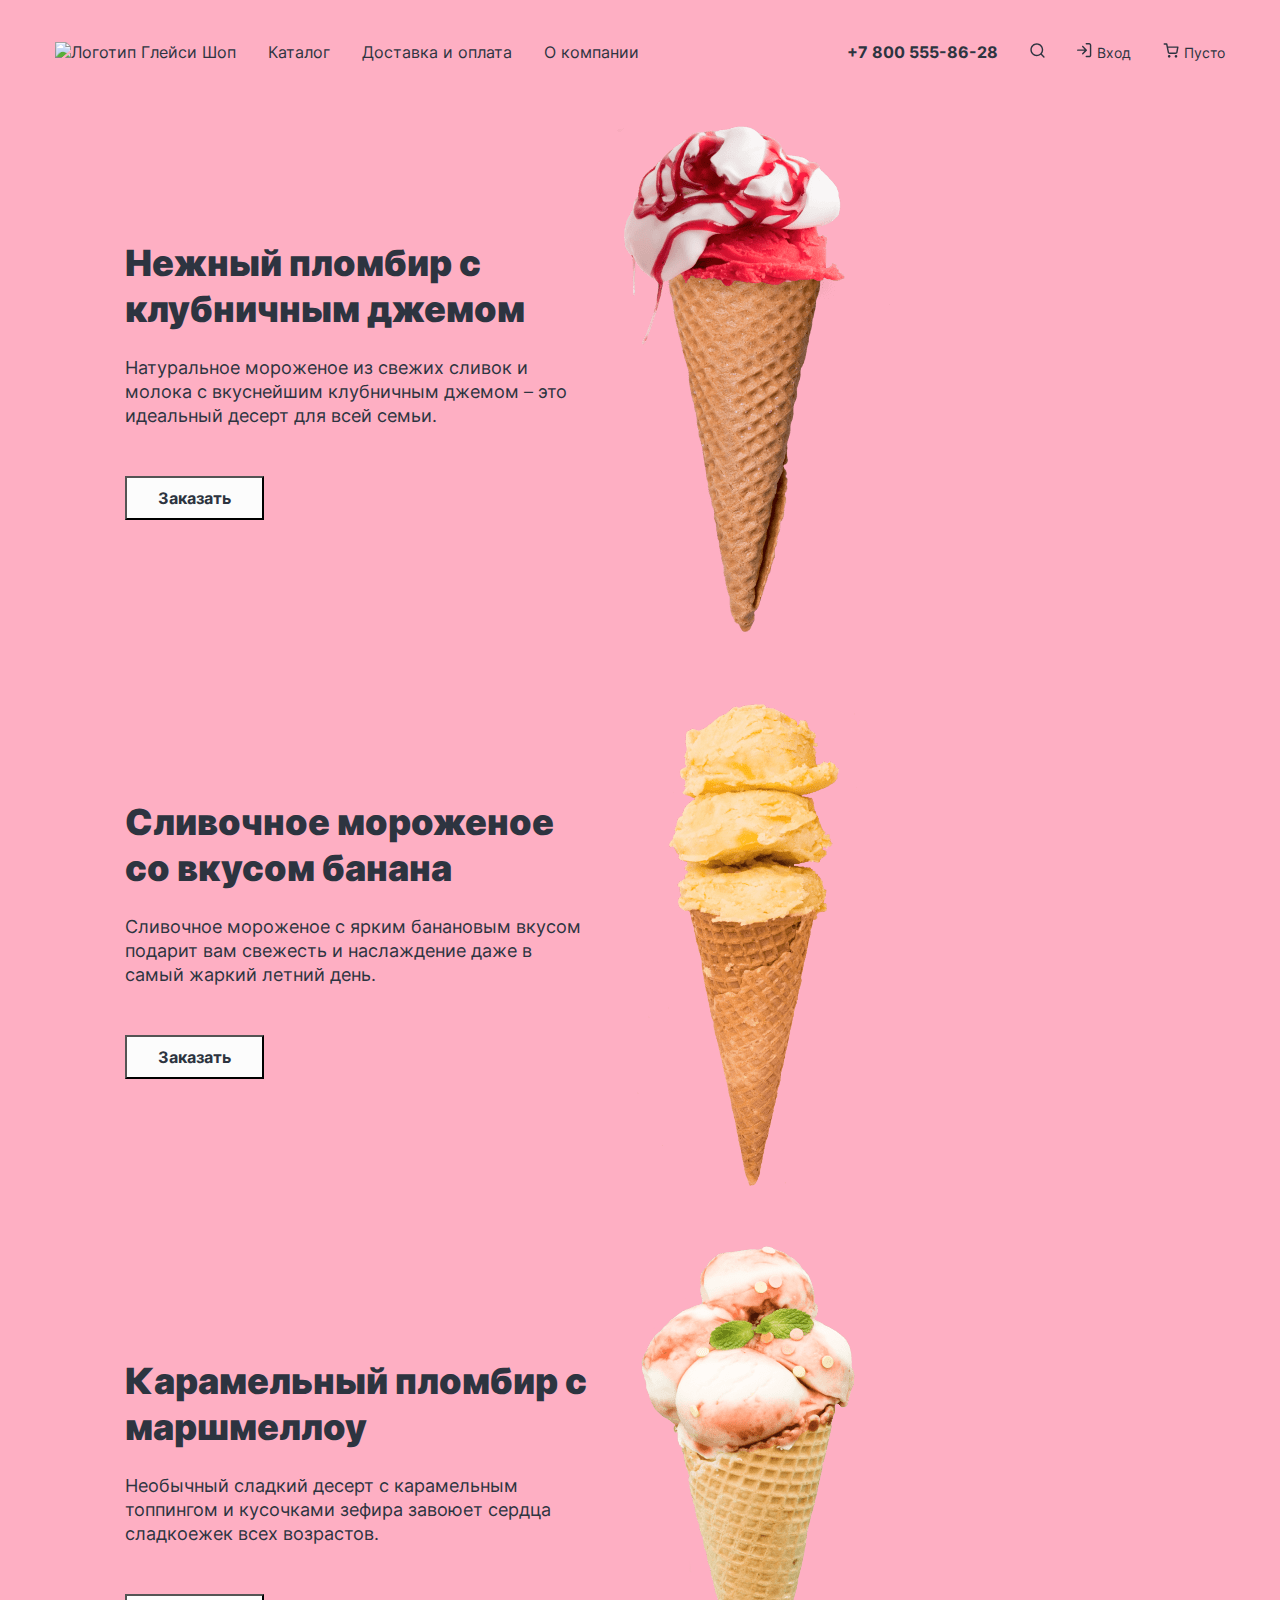
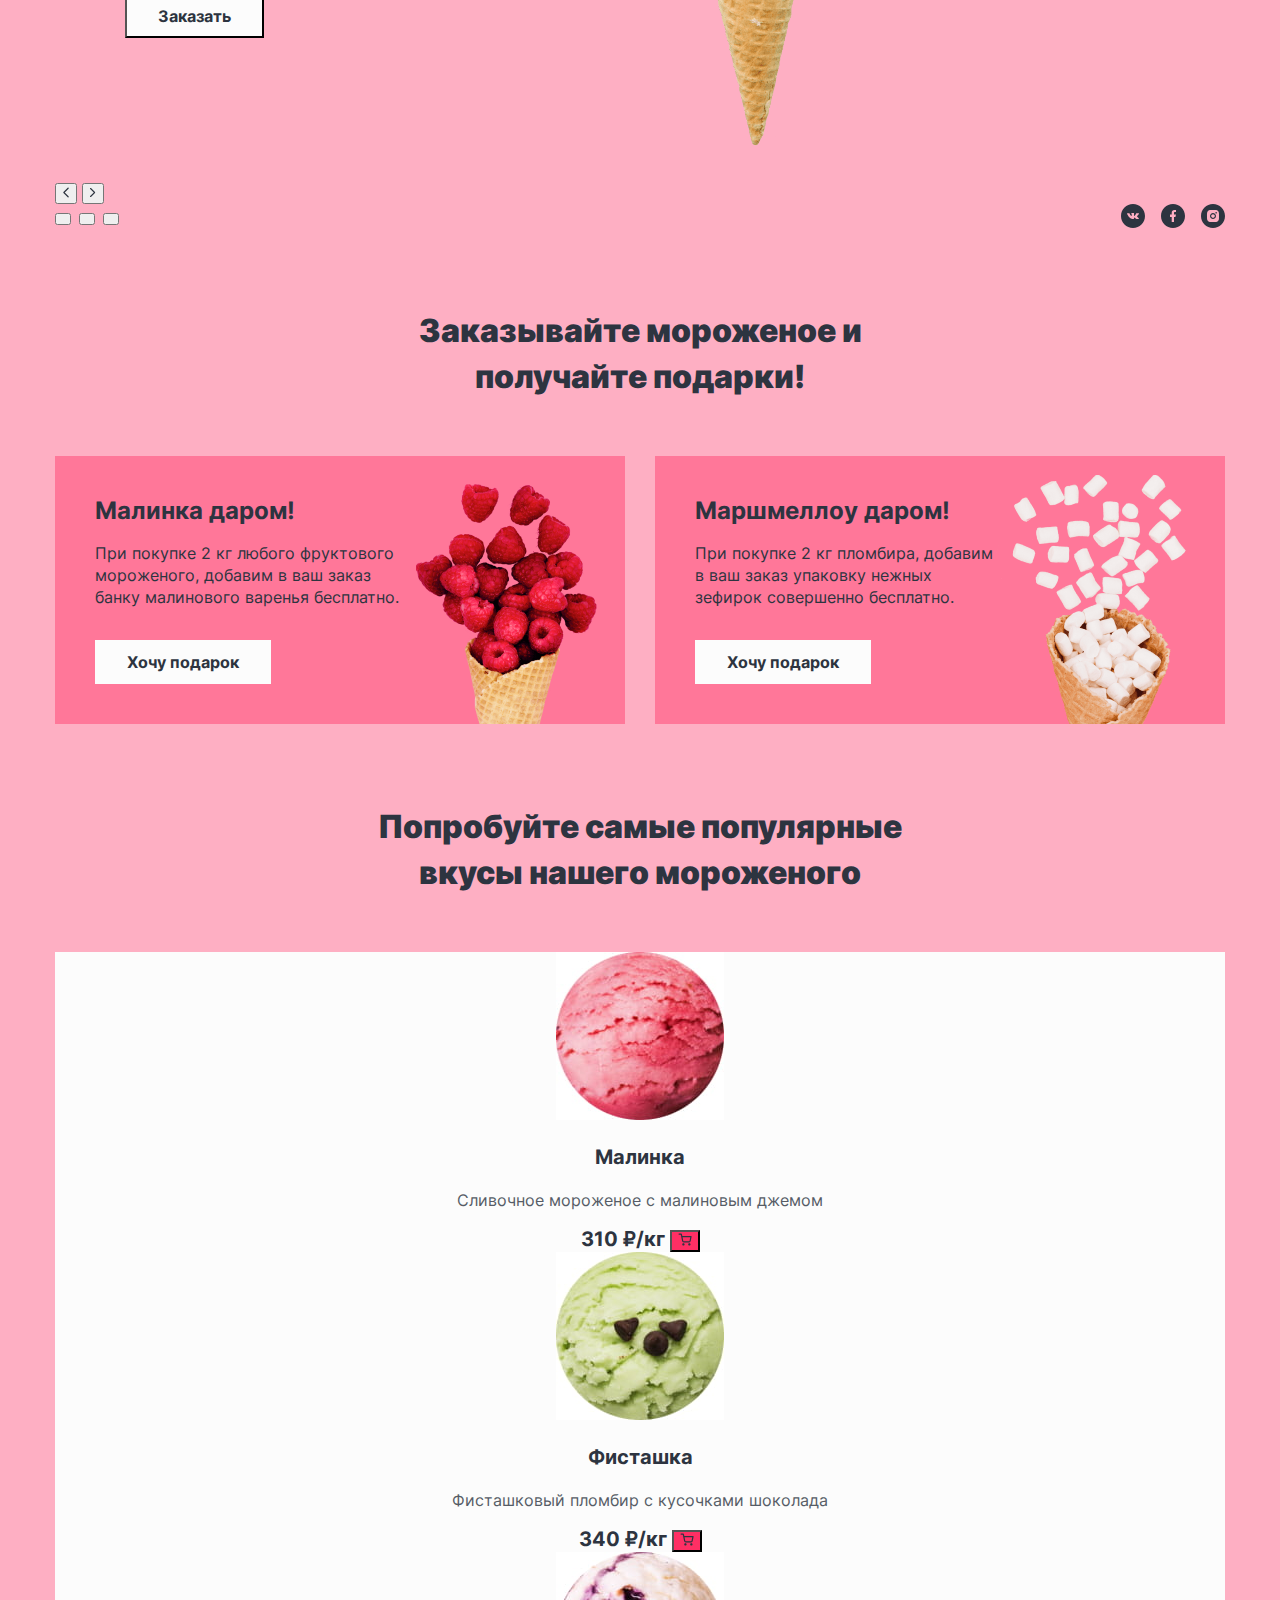
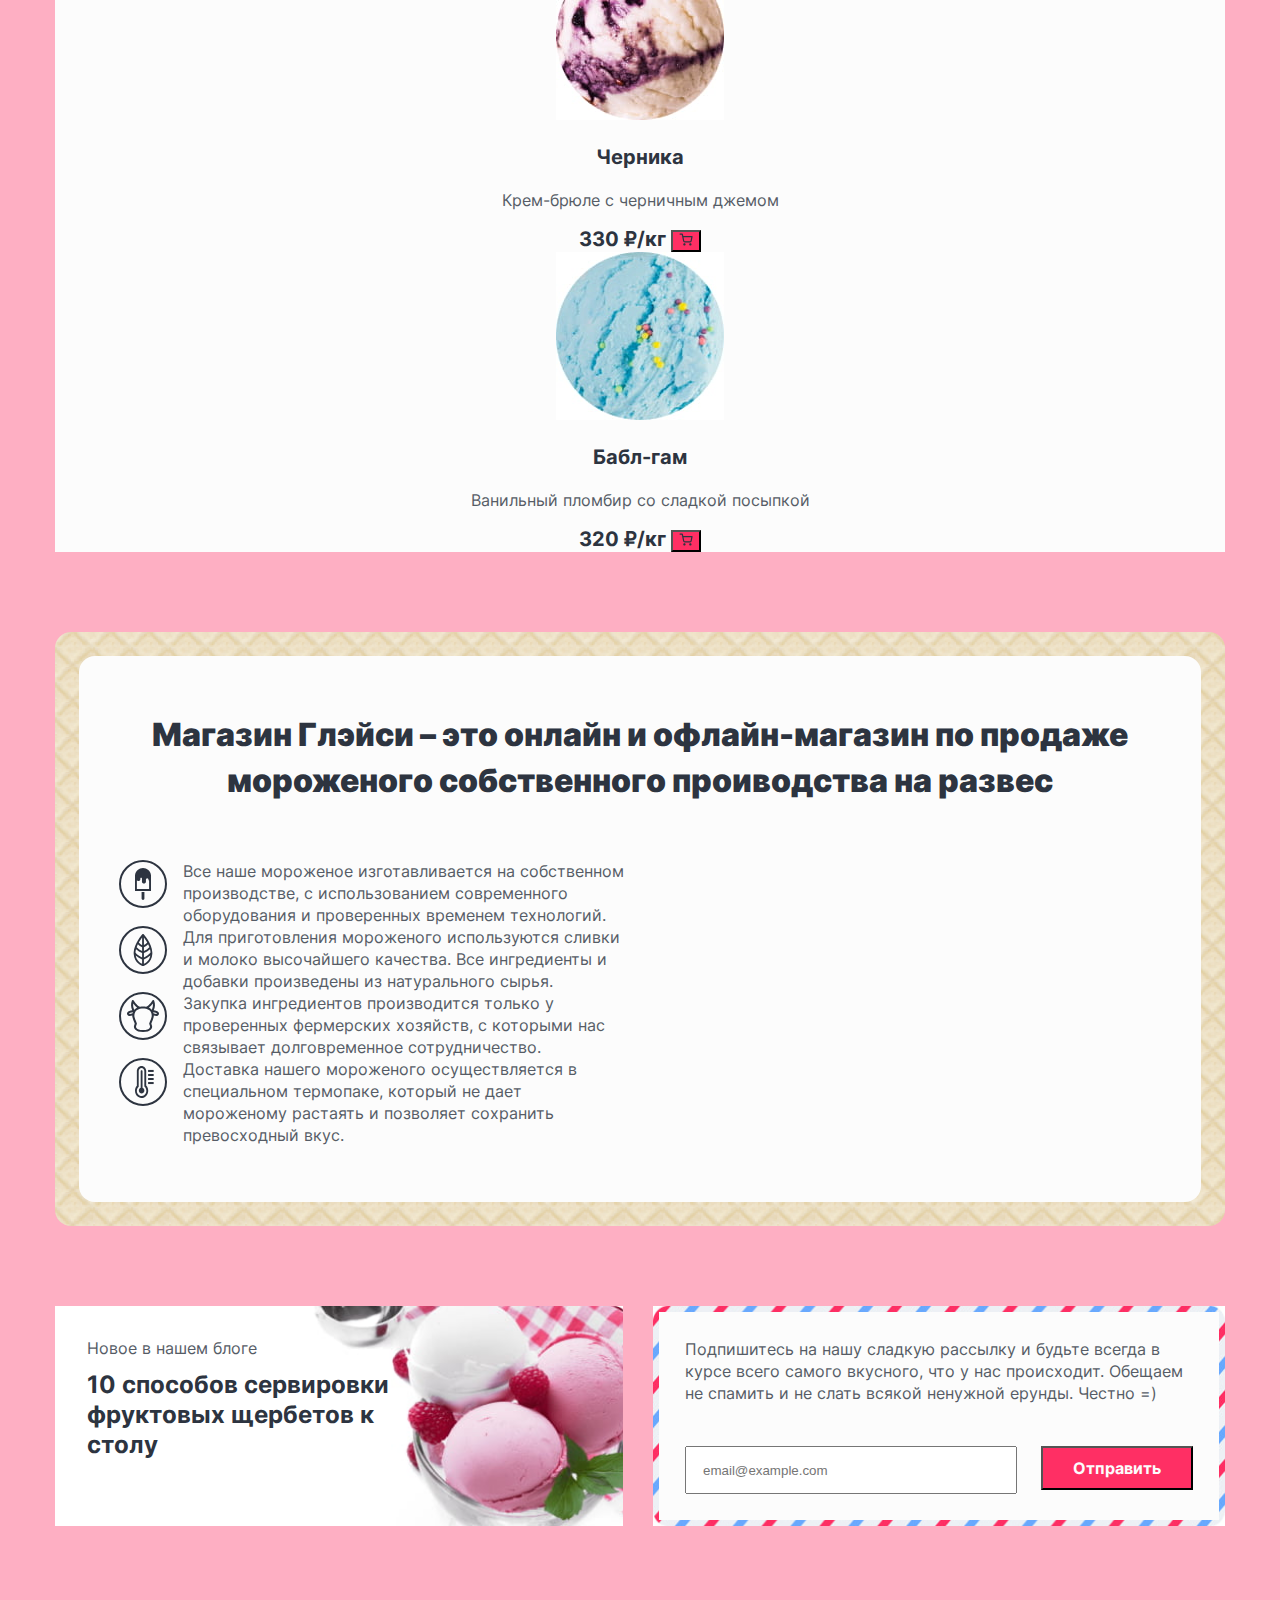
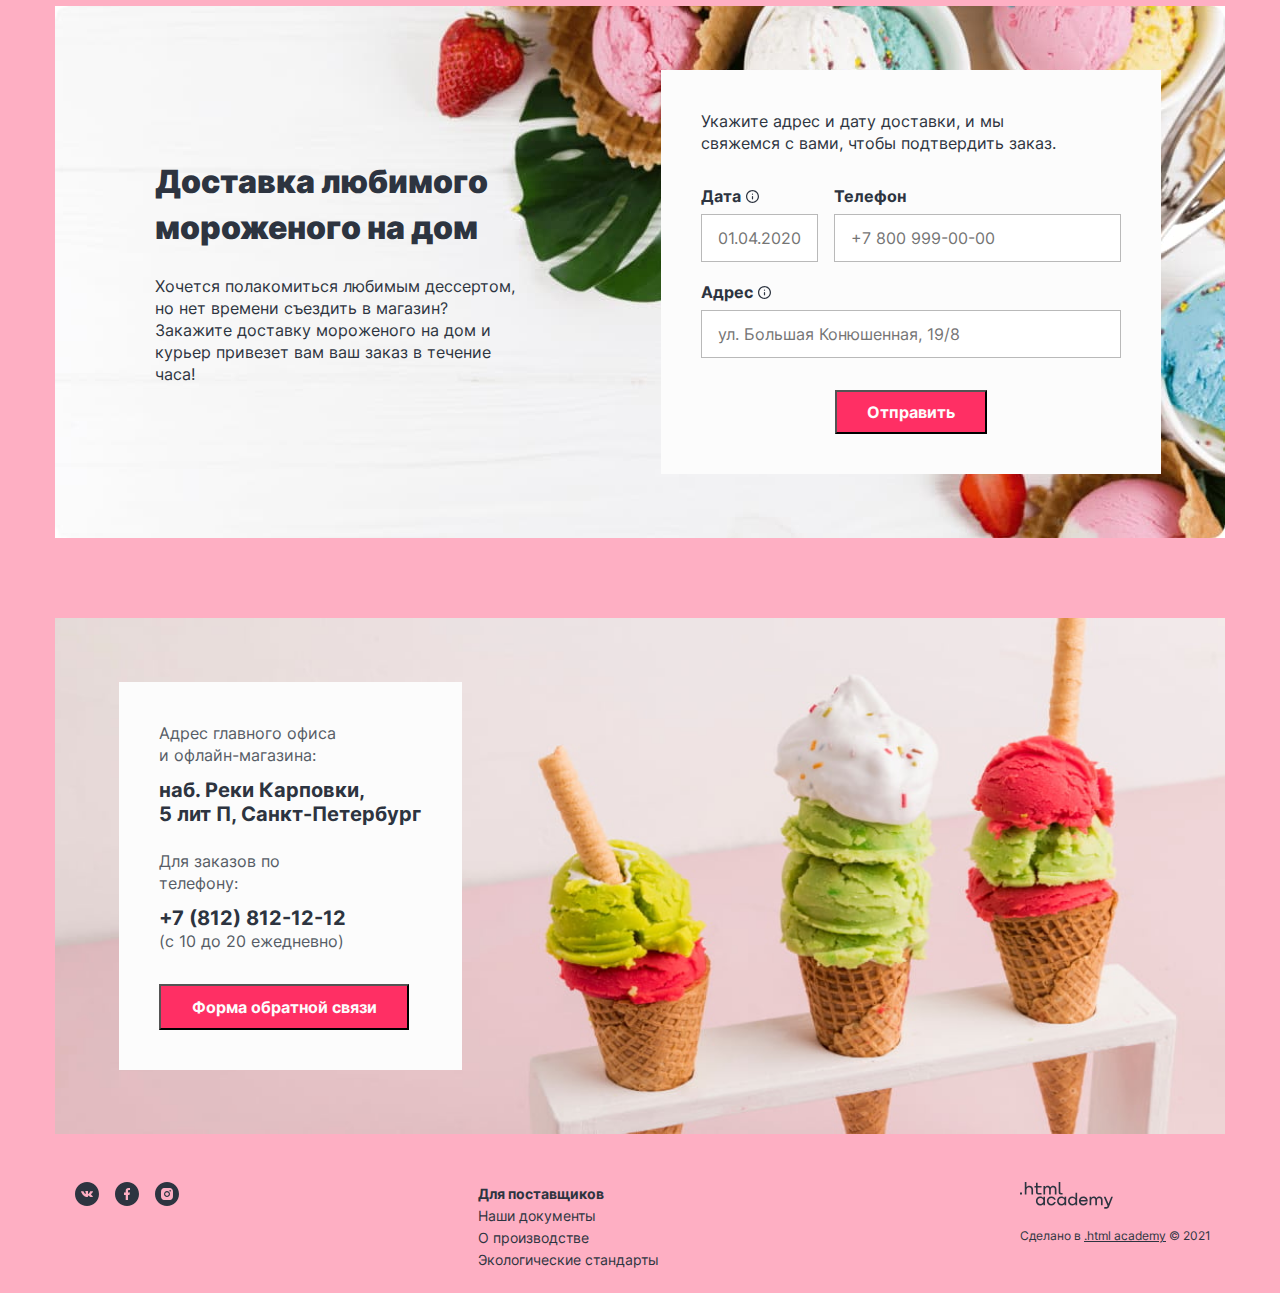
==== commit 8b51f25b: "Микросетки на флексах для всех страниц" ====
--- a/index.html
+++ b/index.html
@@ -12,8 +12,8 @@
     <nav class="page-navigation">
       <ul class="navigation-list">
         <li class="navigation-item">
-          <a class="navigation-link">
-            <img src="img/logo.svg" alt="Логотип Глейси Шоп" width="136" height="57">
+          <a class="navigation-link navigation-logo">
+            <img src="img/logo.svg" alt="Логотип Глейси Шоп" width="137" height="56">
           </a>
         </li>
         <li class="navigation-item">
@@ -43,7 +43,7 @@
         </a>
       </li>
       <li class="navigation-item">
-        <a href="#" class="navigation-link">
+        <a href="#" class="navigation-link navigation-cart">
           <img class="navigation-link-icon" src="img/icons/cart.svg" alt="Корзина" width="16" height="15">
           <span class="navigation-cart-status">Пусто</span>
         </a>
@@ -286,27 +286,28 @@
               <span class="form-label form-label-icon">
                 <label for="delivery-date">Дата</label>
                 <button class="delivery-form-info" type="button">
-                  <img class="delivery-form-info" src="img/icons/info.svg" alt="Посмотреть дополнительную информацию"
-                    width="13" height="13">
+                  <img class="delivery-form-info-img" src="img/icons/info.svg"
+                    alt="Посмотреть дополнительную информацию" width="13" height="13">
                 </button>
               </span>
-              <input type="text" id="delivery-date" name="delivery-date" placeholder="01.04.2020">
+              <input class="delivery-date" type="text" id="delivery-date" name="delivery-date" placeholder="01.04.2020">
             </p>
             <p class="delivery-form-phone">
               <span class="form-label">
                 <label for="delivery-phone">Телефон</label>
               </span>
-              <input type="tel" id="delivery-phone" name="delivery-phone" placeholder="+7 800 999-00-00">
+              <input class="delivery-phone" type="tel" id="delivery-phone" name="delivery-phone"
+                placeholder="+7 800 999-00-00">
             </p>
             <p class="delivery-form-address">
               <span class="form-label form-label-icon">
                 <label for="delivery-address">Адрес</label>
                 <button class="delivery-form-info" type="button">
-                  <img class="delivery-form-info" src="img/icons/info.svg" alt="Посмотреть дополнительную информацию"
-                    width="13" height="13">
+                  <img class="delivery-form-info-img" src="img/icons/info.svg"
+                    alt="Посмотреть дополнительную информацию" width="13" height="13">
                 </button>
               </span>
-              <input type="text" id="delivery-address" name="delivery-address"
+              <input class="delivery-address" type="text" id="delivery-address" name="delivery-address"
                 placeholder="ул. Большая Конюшенная, 19/8">
             </p>
             <button class="delivery-button button" type="submit">Отправить</button>
@@ -316,8 +317,8 @@
       <section class="contacts">
         <h2 class="visually-hidden">Контакты</h2>
         <div class="contacts-info">
-          <p class="contacts-description">Адрес главного офиса и офлайн-магазина:</p>
-          <p class="contacts-text">наб. Реки Карповки, 5 лит П, Санкт-Петербург</p>
+          <p class="contacts-description">Адрес главного офиса <br>и офлайн-магазина:</p>
+          <p class="contacts-text">наб. Реки Карповки,<br> 5 лит П, Санкт-Петербург</p>
           <p class="contacts-description">Для заказов по телефону:</p>
           <p class="contacts-text">
             <a class="contacts-phone" href="tel:+78128121212">+7 (812) 812-12-12</a>
--- a/style/style.css
+++ b/style/style.css
@@ -34,6 +34,16 @@
   color: #2d3440;
   background-color: #feafc3;
 }
+.visually-hidden {
+  position: absolute;
+  width: 1px;
+  height: 1px;
+  margin: -1px;
+  padding: 0;
+  border: 0;
+  clip: rect(0 0 0 0);
+  overflow: hidden;
+}
 .main-container {
   flex-grow: 1;
 }
@@ -42,38 +52,61 @@
   margin: 0 auto;
 }
 .button {
+  display: flex;
+  align-items: center;
+  justify-content: center;
   background-color: #ff2f64;
   color: #fcfcfc;
+  font-family: "Inter", sans-serif;
   font-weight: 700;
   text-decoration: none;
+  font-size: 16px;
+  line-height: 20px;
 }
 .button-white {
-  background-color: #fcfcfc;
-  color: #2d3440;
+  display: flex;
+  align-items: center;
+  justify-content: center;
+  background-color: #fcfcfc;
+  color: #2d3440;
+  font-family: "Inter", sans-serif;
   font-weight: 700;
   text-decoration: none;
+  font-size: 16px;
+  line-height: 20px;
 }
 .page-header {
   display: flex;
+  align-items: center;
   margin: 0 auto;
   width: 1170px;
+  min-height: 104px;
 }
 .navigation-list {
-  margin: 0;
-  padding: 0;
-  width: 553px;
+  display: flex;
+  align-items: center;
+  flex-wrap: wrap;
+  margin: 0;
+  padding: 0;
   list-style: none;
 }
 .navigation-user {
-  max-width: 419px;
   margin-left: auto;
 }
 .navigation-link {
+  display: block;
+  padding: 8px 16px;
   color: #2d3440;
   line-height: 20px;
   text-decoration: none;
 }
-.navigation-phone {
+.navigation-logo {
+  padding-left: 0;
+}
+.navigation-cart {
+  padding-right: 0;
+}
+.navigation-user .navigation-phone {
   font-weight: 700;
 }
 .navigation-link-login {
@@ -82,63 +115,121 @@
 .navigation-cart-status {
   font-size: 14px;
 }
+.promo-slider {
+  margin-bottom: 80px;
+}
 .slide {
   display: flex;
-  padding-left: 70px;
 }
 .slide-info {
+  padding: 136px 0 136px 70px;
   width: 470px;
 }
 .slide-title {
+  margin: 0 0 24px 0;
   font-weight: 900;
   font-size: 36px;
   line-height: 46px;
 }
 .slide-description {
+  margin: 0 0 48px 0;
   font-size: 18px;
   line-height: 24px;
 }
+.slide-button {
+  width: 139px;
+  height: 44px;
+}
+.slide-img {
+  padding-top: 21px;
+  padding-bottom: 26px;
+}
 .slider-bottom {
   display: flex;
   justify-content: space-between;
 }
+.slider-pagination {
+  display: flex;
+  align-items: center;
+  margin: 0;
+  padding: 0;
+  list-style: none;
+}
+
+.slider-pagination-button {
+  width: 12px;
+  height: 12px;
+  margin-right: 8px;
+}
+.social {
+  display: flex;
+  list-style: none;
+  margin: 0;
+  padding: 0;
+}
+.social-list-item {
+  display: flex;
+  align-items: flex-end;
+}
+.social-link {
+  width: 24px;
+  height: 24px;
+  margin-left: 16px;
+}
+.gifts {
+  margin-bottom: 80px;
+}
 .gifts-title {
-  margin: 0 auto;
+  margin: 0 auto 56px;
   text-align: center;
   max-width: 443px;
-}
-.gifts-wrapper {
-  display: flex;
-}
-.gifts-item {
-  background-color: #ff7799;
-  display: flex;
-  width: 570px;
-  padding-left: 40px;
-  padding-top: 19px;
-}
-.gifts-item:not(:first-child) {
-  margin-left: 30px;
-}
-.gifts-item-content {
-  width: 321px;
-}
-.gifts-title {
   font-weight: 900;
   font-size: 32px;
   line-height: 46px;
 }
+.gifts-wrapper {
+  display: flex;
+}
+.gifts-item {
+  background-color: #ff7799;
+  display: flex;
+  align-items: flex-end;
+  width: 570px;
+}
+.gifts-item:not(:first-child) {
+  margin-left: 30px;
+}
+.gifts-item-content {
+  width: 321px;
+  padding: 40px 0 40px 40px;
+}
 .gifts-item-title {
+  margin-top: 0;
+  margin-bottom: 16px;
   font-weight: 700;
   font-size: 24px;
   line-height: 30px;
 }
+.gifts-item-description {
+  margin-top: 0;
+  margin-bottom: 32px;
+}
+.gifts-item-button {
+  display: flex;
+  align-items: center;
+  justify-content: center;
+  width: 176px;
+  height: 44px;
+}
+.popular {
+  margin-bottom: 80px;
+}
 .popular-title {
+  margin: 0 auto 56px;
   font-weight: 900;
   font-size: 32px;
   line-height: 46px;
   width: 527px;
-  margin: 0 auto;
   text-align: center;
 }
 .popular-list {
@@ -171,6 +262,7 @@
   background-image: url(../img/advantage-border-img.png);
   border-radius: 16px;
   padding: 24px;
+  margin-bottom: 80px;
 }
 .advantage-content-wrapper {
   background-color: #fcfcfc;
@@ -178,24 +270,31 @@
   padding: 56px 40px;
 }
 .advantage-title {
+  width: 995px;
+  margin: 0 auto 56px;
   font-weight: 900;
   font-size: 32px;
   line-height: 46px;
-  width: 995px;
-  margin: 0 auto;
   text-align: center;
 }
 .advantage-list {
   margin: 0;
   padding: 0;
   list-style: none;
+}
+.advantage-list-item {
+  display: flex;
+  width: 506px;
+  align-items: flex-start;
 }
 .advantage-item-text {
   color: #565c66;
+  padding-left: 16px;
   margin: 0;
 }
 .news-block {
   display: flex;
+  margin-bottom: 80px;
 }
 .news {
   width: 570px;
@@ -211,8 +310,11 @@
   font-size: 16px;
   line-height: 20px;
   color: #565c66;
+  margin-top: 0;
+  margin-bottom: 12px;
 }
 .news-sub-title {
+  margin: 0 0 31px 0;
   font-weight: 700;
   font-size: 24px;
   line-height: 30px;
@@ -228,13 +330,35 @@
   background-position: center;
   background-size: cover;
 }
-
+.subscription-wrapper {
+  padding: 26px;
+  background-color: #fcfcfc;
+}
 .subscription-text {
+  margin: 0 0 42px 0;
+  width: 506px;
   color: #565c66;
 }
+.subscription-form {
+  max-width: 100%;
+  display: flex;
+}
+.subscription-input {
+  box-sizing: border-box;
+  width: 332px;
+  height: 48px;
+  margin-right: 24px;
+  padding: 14px 16px;
+}
+.subscription-button {
+  width: 152px;
+  height: 44px;
+}
 .delivery {
   display: flex;
   justify-content: space-between;
+  align-items: center;
+  margin-bottom: 80px;
   padding: 64px 64px 64px 100px;
   background-color: #ffffff;
   background-image: url(../img/delivery-bg-img.jpg);
@@ -242,26 +366,105 @@
   background-position: center;
   background-size: cover;
 }
+.delivey-text {
+  width: 371px;
+}
 .delivery-title {
-  width: 356px;
+  margin: 0 0 24px 0;
   font-weight: 900;
   font-size: 32px;
   line-height: 46px;
 }
 .delivery-description {
-  width: 371px;
+  margin: 0;
 }
 .delivery-order {
   background-color: #fcfcfc;
   width: 500px;
   padding: 40px;
+  box-sizing: border-box;
+}
+.delivery-form-description {
+  width: 380px;
+  margin: 0 0 32px 0;
+}
+.delivery-form {
+  display: flex;
+  flex-wrap: wrap;
+  align-items: flex-end;
 }
 .form-label {
-  font-weight: 700;
-  line-height: 20px;
+  display: block;
+  font-weight: 700;
+  line-height: 20px;
+  margin-bottom: 8px;
+}
+.form-label-icon {
+  display: flex;
+  align-items: center;
+}
+.delivery-form-info {
+  width: 14px;
+  height: 14px;
+  display: flex;
+  padding: 0;
+  align-items: center;
+  justify-content: center;
+  background-color: #fcfcfc;
+  border-radius: 50%;
+  border: none;
+  margin-left: 4px;
+  box-sizing: border-box;
+  cursor: pointer;
+}
+.delivery-form-date {
+  margin: 0 0 20px 0;
+}
+.delivery-date {
+  width: 117px;
+  height: 48px;
+  margin-right: 16px;
+  padding: 14px 16px;
+  box-sizing: border-box;
+  font-family: "Inter";
+  font-size: 16px;
+  line-height: 20px;
+  border: 1px solid #b9b9b9;
+}
+.delivery-form-phone {
+  margin: 0 0 20px 0;
+}
+.delivery-phone {
+  width: 287px;
+  height: 48px;
+  padding: 14px 16px;
+  box-sizing: border-box;
+  font-family: "Inter";
+  font-size: 16px;
+  line-height: 20px;
+  border: 1px solid #b9b9b9;
+}
+.delivery-form-address {
+  margin: 0 0 32px 0;
+}
+.delivery-address {
+  width: 420px;
+  height: 48px;
+  padding: 14px 16px;
+  box-sizing: border-box;
+  font-family: "Inter";
+  font-size: 16px;
+  line-height: 20px;
+  border: 1px solid #b9b9b9;
+}
+.delivery-button {
+  width: 152px;
+  height: 44px;
+  margin: 0 auto;
 }
 .contacts {
   padding: 64px;
+  margin-bottom: 48px;
   background-color: #ffffff;
   background-image: url(../img/contatcs-bg-img.jpg);
   background-repeat: no-repeat;
@@ -272,11 +475,19 @@
   width: 343px;
   padding: 40px;
   background-color: #fcfcfc;
+  box-sizing: border-box;
 }
 .contacts-description {
+  width: 203px;
+  margin: 0 0 12px 0;
   color: #565c66;
 }
+.contacts-text:nth-child(2) {
+  margin-bottom: 24px;
+}
 .contacts-text {
+  width: 263px;
+  margin: 0;
   font-weight: 700;
   font-size: 20px;
   line-height: 24px;
@@ -285,19 +496,30 @@
   color: #2d3440;
   text-decoration: none;
 }
-.page-footer {
+.contacts-button {
+  width: 250px;
+  height: 46px;
+  margin-top: 32px;
 }
 .page-footer-container {
   width: 1170px;
   margin: 0 auto;
   display: flex;
+  align-items: flex-start;
 }
 .footer-social-list {
   margin: 0 299px 0 4px;
   padding: 0;
-  list-style: none;
-}
-
+  display: flex;
+  align-items: flex-start;
+  list-style: none;
+}
+.footer-navigation-list {
+  width: 356px;
+  list-style: none;
+  margin: 0;
+  padding: 0;
+}
 .footer-navigation-link {
   color: #2d3440;
   font-size: 14px;
@@ -308,8 +530,12 @@
   font-weight: 700;
 }
 .footer-copyright {
-  margin-left: auto;
-  margin-right: 14px;
+  margin: 0 14px 48px auto;
+}
+.footer-logo-link {
+  display: block;
+  height: 27px;
+  margin-bottom: 14px;
 }
 .footer-copyright-text {
   font-size: 12px;
@@ -321,6 +547,18 @@
 .current-link {
   background-color: #ff4a78;
   color: #fcfcfc;
+}
+.inner-header {
+  margin-top: 32px;
+}
+.breadcrumbs {
+  display: flex;
+  margin: 0 0 16px 0;
+  padding: 0;
+  list-style: none;
+}
+.breadcrumbs-item {
+  margin-right: 28px;
 }
 .breadcrumbs-link {
   color: #2d3440;
@@ -332,13 +570,34 @@
   font-weight: 900;
   font-size: 32px;
   line-height: 46px;
+  margin: 0 0 40px 0;
 }
 .catalog-filter {
+  width: 807px;
   font-size: 14px;
   line-height: 20px;
+  margin-bottom: 48px;
+}
+.catalog-filter-sorting {
+  width: 196px;
+}
+.catalog-filter-price {
+  width: 196px;
+}
+.catalog-filter-percent {
+  width: 367px;
+}
+.catalog-filter-fillers {
+  width: 596px;
 }
 .catalog-filter-button {
   font-weight: 700;
+  width: 187px;
+}
+.catalog-list {
+  margin: 0;
+  padding: 0;
+  list-style: none;
 }
 .catalog-list-item {
   background-color: #fcfcfc;
@@ -360,13 +619,43 @@
 .catalog-item-button {
   background-color: #ff2f64;
 }
+.catalog-button {
+  margin-left: auto;
+  padding: 12px 32px;
+}
+.catalog-control {
+  display: flex;
+  align-items: center;
+  padding: 41px 0;
+}
+.catalog-pagination {
+  display: flex;
+  align-items: center;
+  margin-left: auto;
+}
 .catalog-pagination-list {
   list-style: none;
+  display: flex;
+  margin: 0 8px;
+  padding: 9px 8px;
 }
 .catalog-pagination-link {
+  width: 24px;
+  height: 24px;
+  display: flex;
+  align-items: center;
+  justify-content: center;
+  border-radius: 50%;
   text-decoration: none;
   color: #2d3440;
 }
 .catalog-pagination-link-current {
   background-color: #fcfcfc;
 }
+.catalog-pagination-control-link {
+  width: 16px;
+  height: 16px;
+  display: flex;
+  justify-content: center;
+  align-items: center;
+}
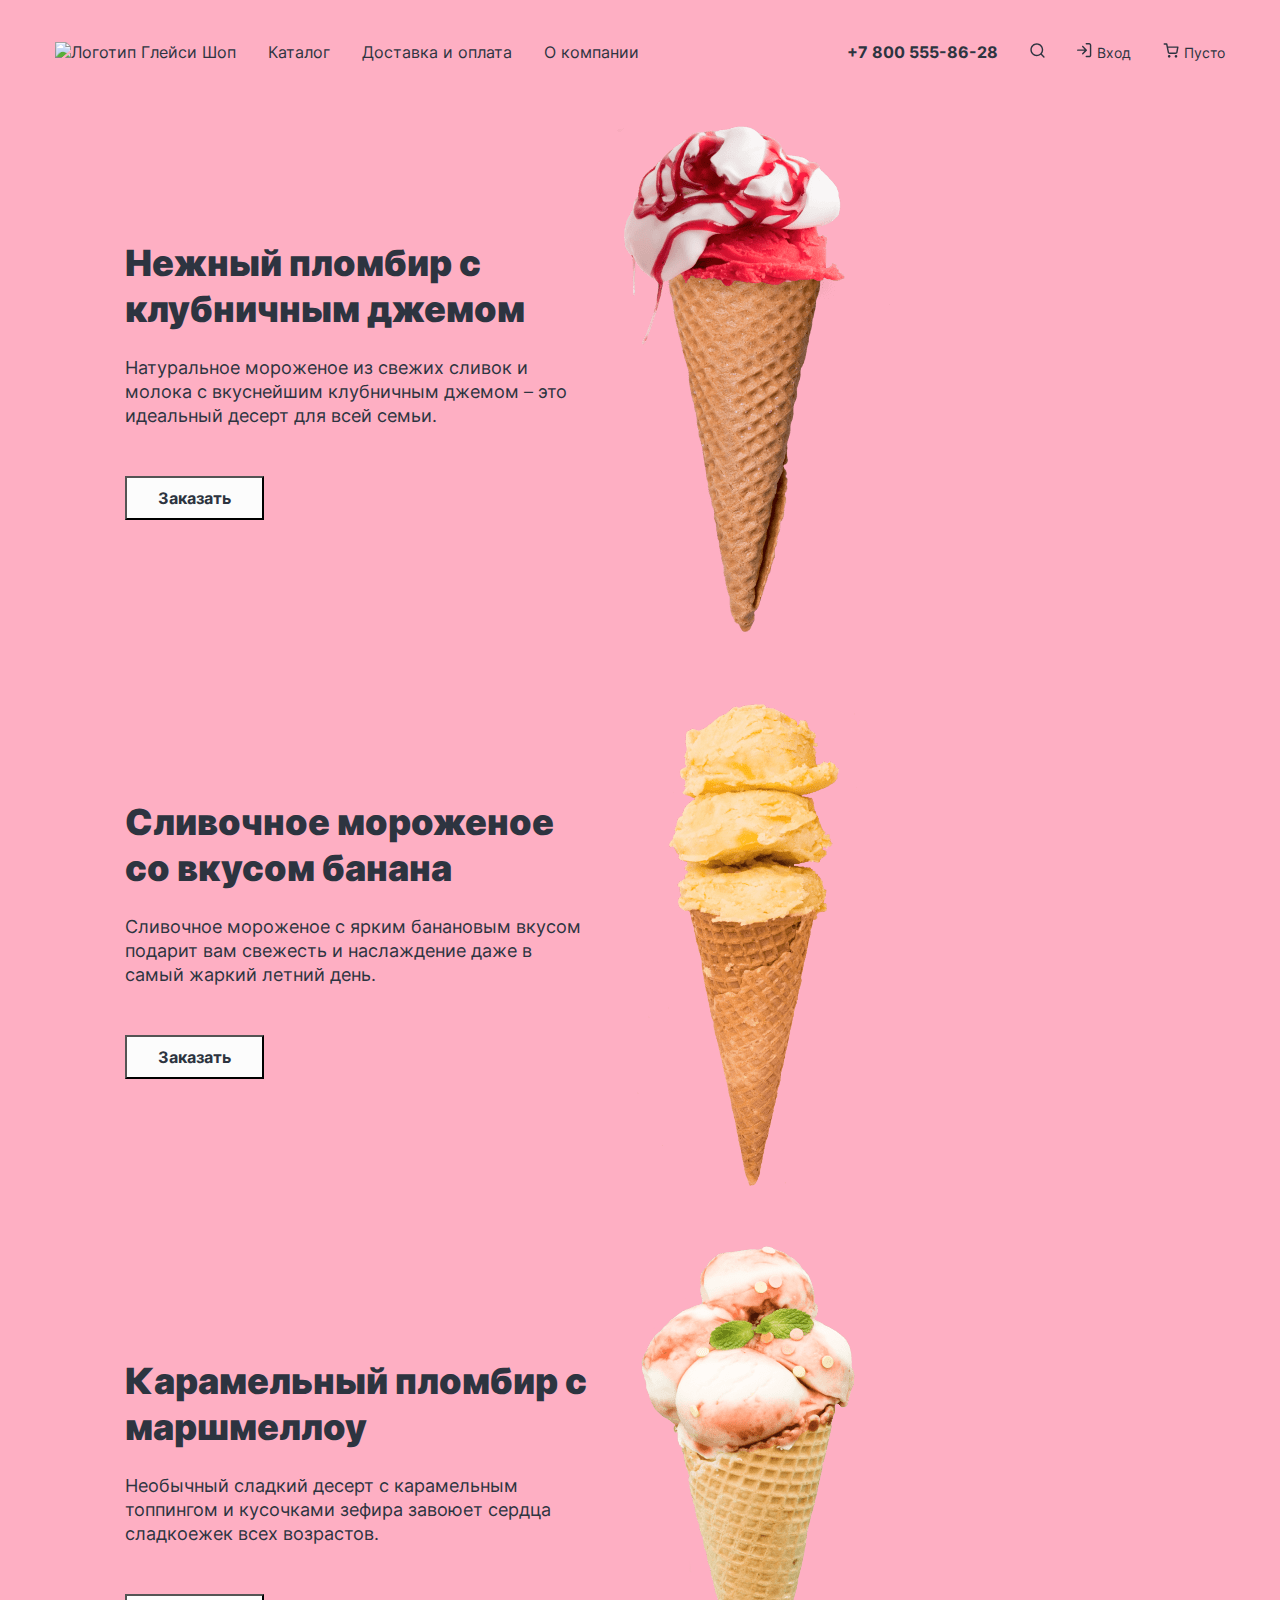
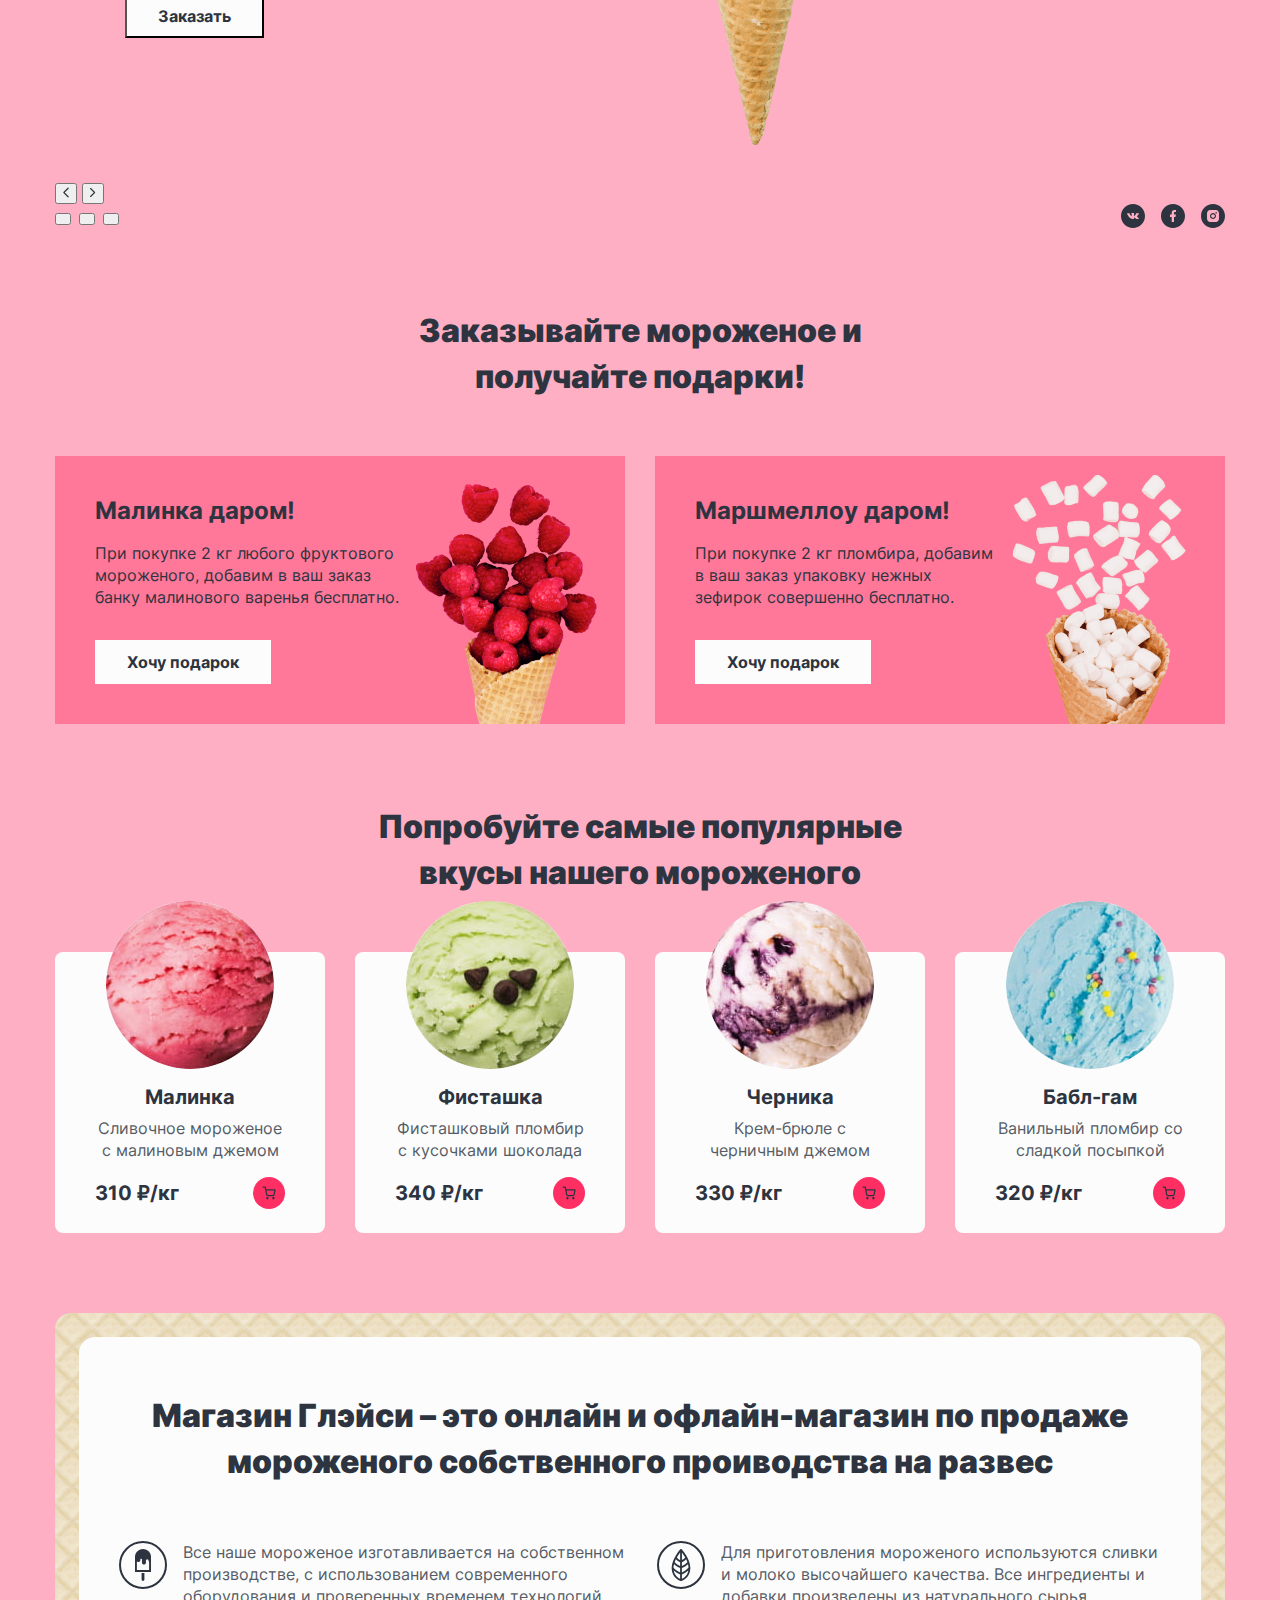
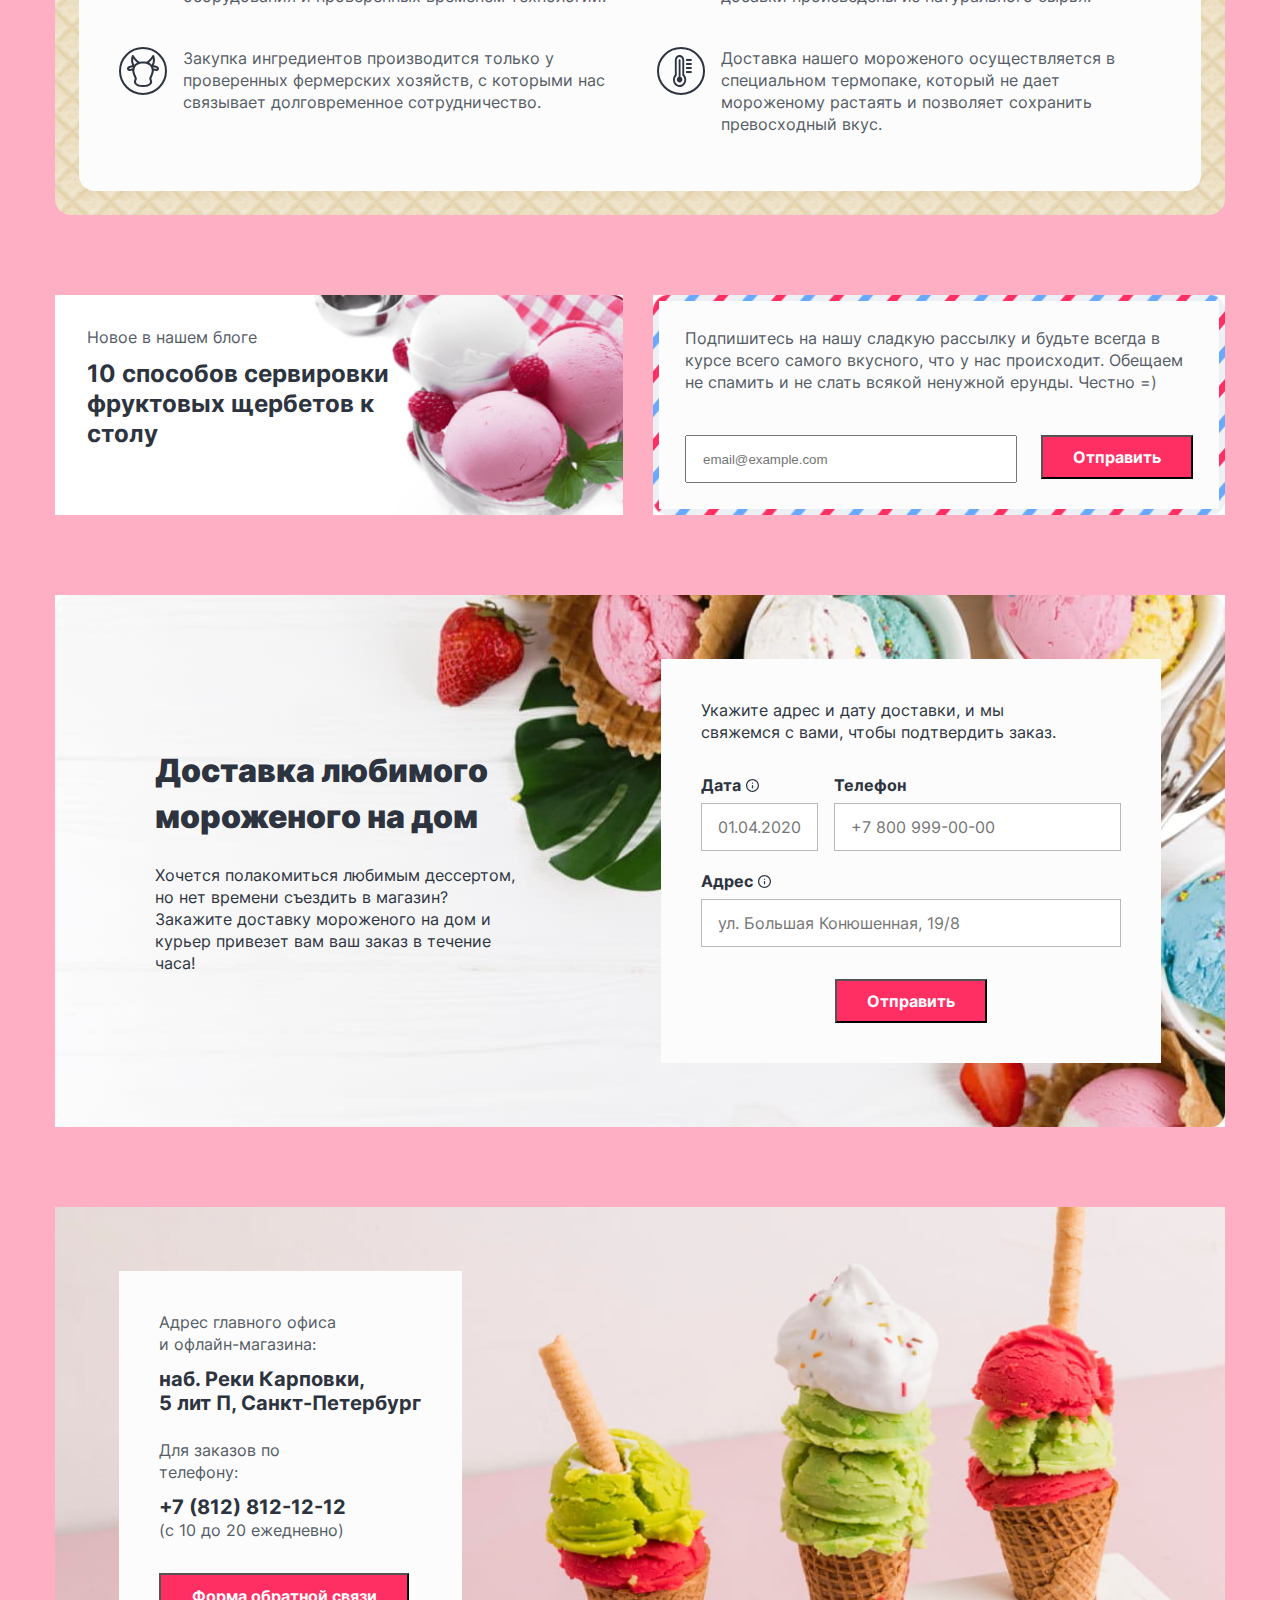
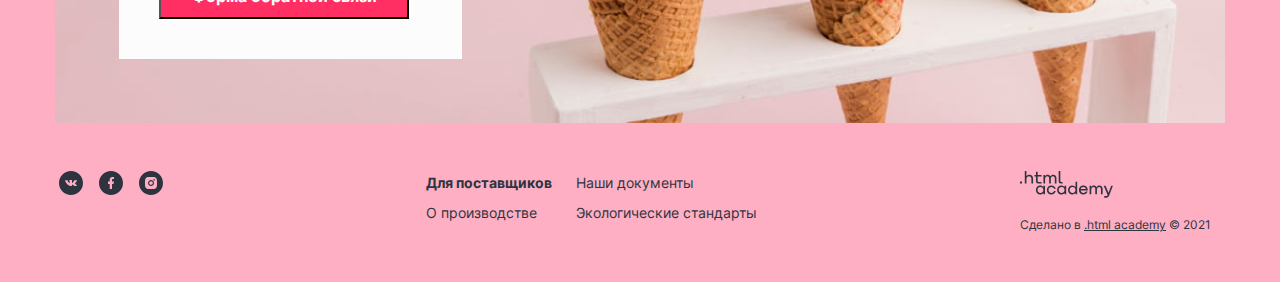
==== commit 3cee3ecc: "Добавляет мелкие сетки на гридах для подходящих компонентов" ====
--- a/index.html
+++ b/index.html
@@ -332,19 +332,19 @@
   <footer class="page-footer">
     <div class="page-footer-container">
       <ul class="footer-social-list">
-        <li class="social-list-item">
-          <a href="https://vk.com/htmlacademy" class="social-link">
-            <img class="social-link-icon" src="img/icons/vk.svg" alt="Ссылка на ВК" width="24" height="24">
+        <li class="footer-social-list-item">
+          <a href="https://vk.com/htmlacademy" class="footer-social-link">
+            <img class="footer-social-link-icon" src="img/icons/vk.svg" alt="Ссылка на ВК" width="24" height="24">
           </a>
         </li>
-        <li class="social-list-item">
-          <a href="https://www.facebook.com/htmlacademy" class="social-link">
-            <img class="social-link-icon" src="img/icons/facebook.svg" alt="Ссылка на Facebook" width="24" height="24">
+        <li class="footer-social-list-item">
+          <a href="https://www.facebook.com/htmlacademy" class="footer-social-link">
+            <img class="footer-social-link-icon" src="img/icons/facebook.svg" alt="Ссылка на Facebook" width="24" height="24">
           </a>
         </li>
-        <li class="social-list-item">
-          <a href="https://www.instagram.com/htmlacademy/" class="social-link">
-            <img class="social-link-icon" src="img/icons/instagram.svg" alt="Ссылка на Instagram" width="24"
+        <li class="footer-social-list-item">
+          <a href="https://www.instagram.com/htmlacademy/" class="footer-social-link">
+            <img class="footer-social-link-icon" src="img/icons/instagram.svg" alt="Ссылка на Instagram" width="24"
               height="24">
           </a>
         </li>
--- a/style/style.css
+++ b/style/style.css
@@ -233,21 +233,39 @@
   text-align: center;
 }
 .popular-list {
-  margin: 0;
+  display: grid;
+  grid-template-columns: 270px 270px 270px 270px;
+  gap: 90px 30px;
+  margin: 0 0 16px 0;
   padding: 0;
   list-style: none;
 }
 .popular-list-item {
   background-color: #fcfcfc;
+  padding: 0 40px 24px;
+  box-sizing: border-box;
+  display: flex;
+  flex-direction: column;
+  align-items: center;
   text-align: center;
+  border-radius: 8px;
 }
 .popular-item-title {
+  margin: 0 0 8px;
   font-weight: 700;
   font-size: 20px;
   line-height: 24px;
 }
 .popular-item-description {
+  margin: 0 0 16px;
   color: #565c66;
+}
+.popular-item-wrap-buy {
+  display: flex;
+  align-items: center;
+  justify-content: space-between;
+  margin-top: auto;
+  align-self: stretch;
 }
 .popular-item-price {
   font-weight: 700;
@@ -255,6 +273,13 @@
   line-height: 24px;
 }
 .popular-item-button {
+  width: 32px;
+  height: 32px;
+  border-radius: 50%;
+  display: flex;
+  align-items: center;
+  justify-content: center;
+  border: none;
   background-color: #ff2f64;
 }
 .advantage {
@@ -278,6 +303,9 @@
   text-align: center;
 }
 .advantage-list {
+  display: grid;
+  grid-template-columns: 1fr 1fr;
+  gap: 40px 32px;
   margin: 0;
   padding: 0;
   list-style: none;
@@ -508,16 +536,23 @@
   align-items: flex-start;
 }
 .footer-social-list {
-  margin: 0 299px 0 4px;
-  padding: 0;
-  display: flex;
-  align-items: flex-start;
-  list-style: none;
+  display: flex;
+  margin: 0;
+  padding: 0 0 0 4px;
+  list-style: none;
+  align-items: center;
+  justify-content: center;
+}
+.footer-social-list-item:not(.footer-social-list-item:last-child) {
+  margin-right: 16px;
 }
 .footer-navigation-list {
-  width: 356px;
-  list-style: none;
-  margin: 0;
+  display: grid;
+  grid-template-columns: 126px 182px;
+  gap: 8px 24px;
+  width: 332px;
+  list-style: none;
+  margin: 0 auto;
   padding: 0;
 }
 .footer-navigation-link {
@@ -530,7 +565,7 @@
   font-weight: 700;
 }
 .footer-copyright {
-  margin: 0 14px 48px auto;
+  margin: 0 14px 48px 0;
 }
 .footer-logo-link {
   display: block;
@@ -573,43 +608,136 @@
   margin: 0 0 40px 0;
 }
 .catalog-filter {
+  display: flex;
+  flex-wrap: wrap;
   width: 807px;
   font-size: 14px;
   line-height: 20px;
-  margin-bottom: 48px;
+  margin-bottom: 99px;
+  box-sizing: border-box;
 }
 .catalog-filter-sorting {
   width: 196px;
+  margin: 0 24px 0 0;
+  box-sizing: border-box;
 }
 .catalog-filter-price {
+  margin: 0 24px 0 0;
   width: 196px;
+  box-sizing: border-box;
+}
+.price-inputs {
+  display: flex;
+}
+.price-input {
+  max-width: 26px;
+}
+.price-input-label {
+  display: flex;
 }
 .catalog-filter-percent {
+  margin: 0;
   width: 367px;
-}
+  box-sizing: border-box;
+}
+.percent-list {
+  display: flex;
+  margin: 0;
+  padding: 0;
+  list-style: none;
+  align-items: center;
+}
+.percent-item:not(.percent-item:last-child) {
+  margin-right: 16px;
+}
+.control {
+  display: flex;
+  align-items: center;
+}
+.control-mark {
+  position: relative;
+  display: block;
+  width: 16px;
+  height: 16px;
+  margin-right: 8px;
+  border-radius: 50%;
+  border: 1px solid #2d3440;
+  box-sizing: border-box;
+}
+
 .catalog-filter-fillers {
+  box-sizing: border-box;
+  margin: 16px 24px 0 0;
+  padding: 0;
   width: 596px;
 }
+.fillers-list {
+  display: flex;
+  padding: 8px 16px;
+  margin: 0;
+  list-style: none;
+  justify-content: space-between;
+}
+.fillers-item:not(.fillers-item:last-child) {
+  margin-right: 12px;
+}
+.fillers-control {
+  display: flex;
+  align-items: center;
+}
+.fillers-control-mark {
+  display: block;
+  width: 16px;
+  height: 16px;
+  margin-right: 8px;
+  border: 1px solid #2d3440;
+}
 .catalog-filter-button {
   font-weight: 700;
   width: 187px;
+  border: none;
+  padding: 8px 0;
+  align-self: flex-end;
+  box-sizing: border-box;
 }
 .catalog-list {
-  margin: 0;
+  display: grid;
+  grid-template-columns: 270px 270px 270px 270px;
+  gap: 90px 30px;
+  margin: 0 0 16px 0;
   padding: 0;
   list-style: none;
 }
 .catalog-list-item {
   background-color: #fcfcfc;
+  padding: 0 40px 24px;
+  box-sizing: border-box;
+  display: flex;
+  flex-direction: column;
+  align-items: center;
   text-align: center;
+  border-radius: 8px;
+}
+.popular-item-image {
+  margin: -51px 0 16px;
+  border-radius: 50%;
 }
 .catalog-item-title {
+  margin: 0 0 8px;
   font-weight: 700;
   font-size: 20px;
   line-height: 24px;
 }
 .catalog-item-description {
+  margin: 0 0 16px;
   color: #565c66;
+}
+.catalog-item-wrap-buy {
+  display: flex;
+  align-items: center;
+  justify-content: space-between;
+  margin-top: auto;
+  align-self: stretch;
 }
 .catalog-item-price {
   font-weight: 700;
@@ -617,11 +745,19 @@
   line-height: 24px;
 }
 .catalog-item-button {
+  width: 32px;
+  height: 32px;
+  border-radius: 50%;
+  display: flex;
+  align-items: center;
+  justify-content: center;
+  border: none;
   background-color: #ff2f64;
 }
 .catalog-button {
   margin-left: auto;
   padding: 12px 32px;
+  box-sizing: border-box;
 }
 .catalog-control {
   display: flex;
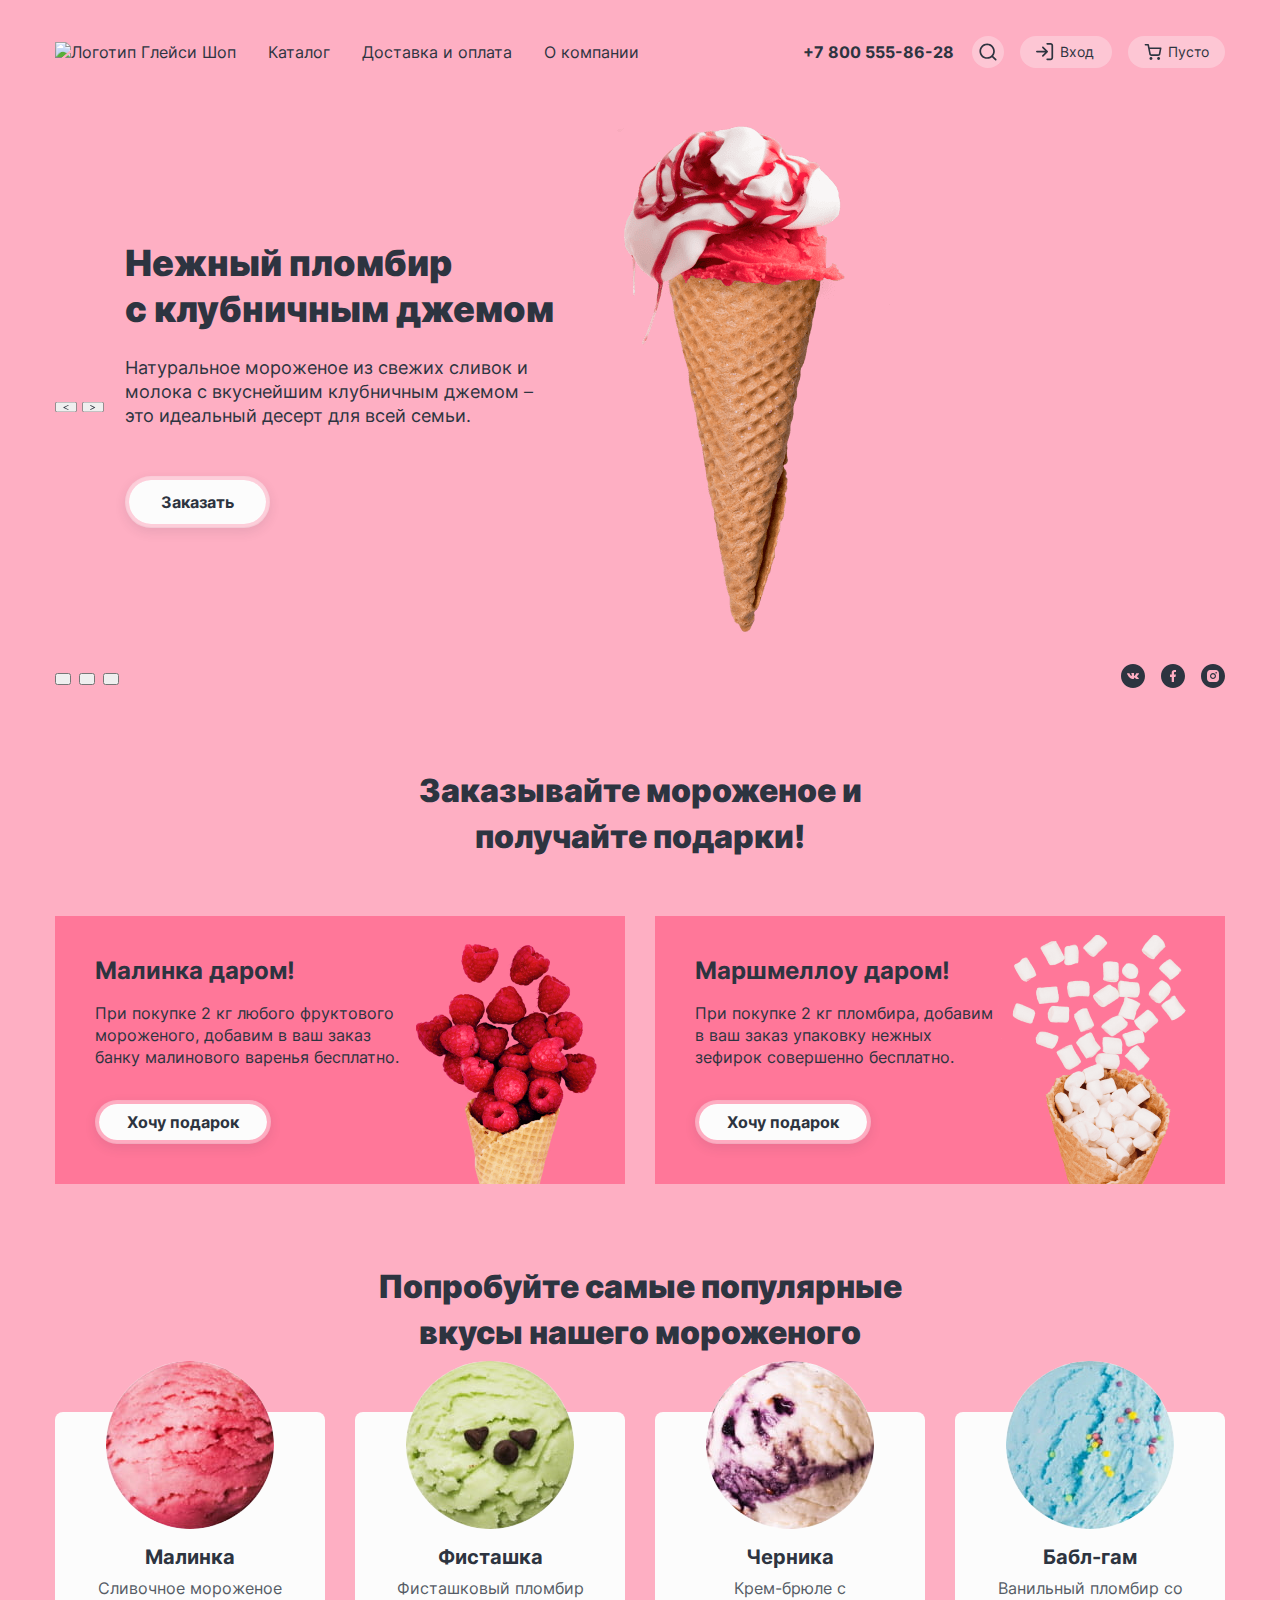
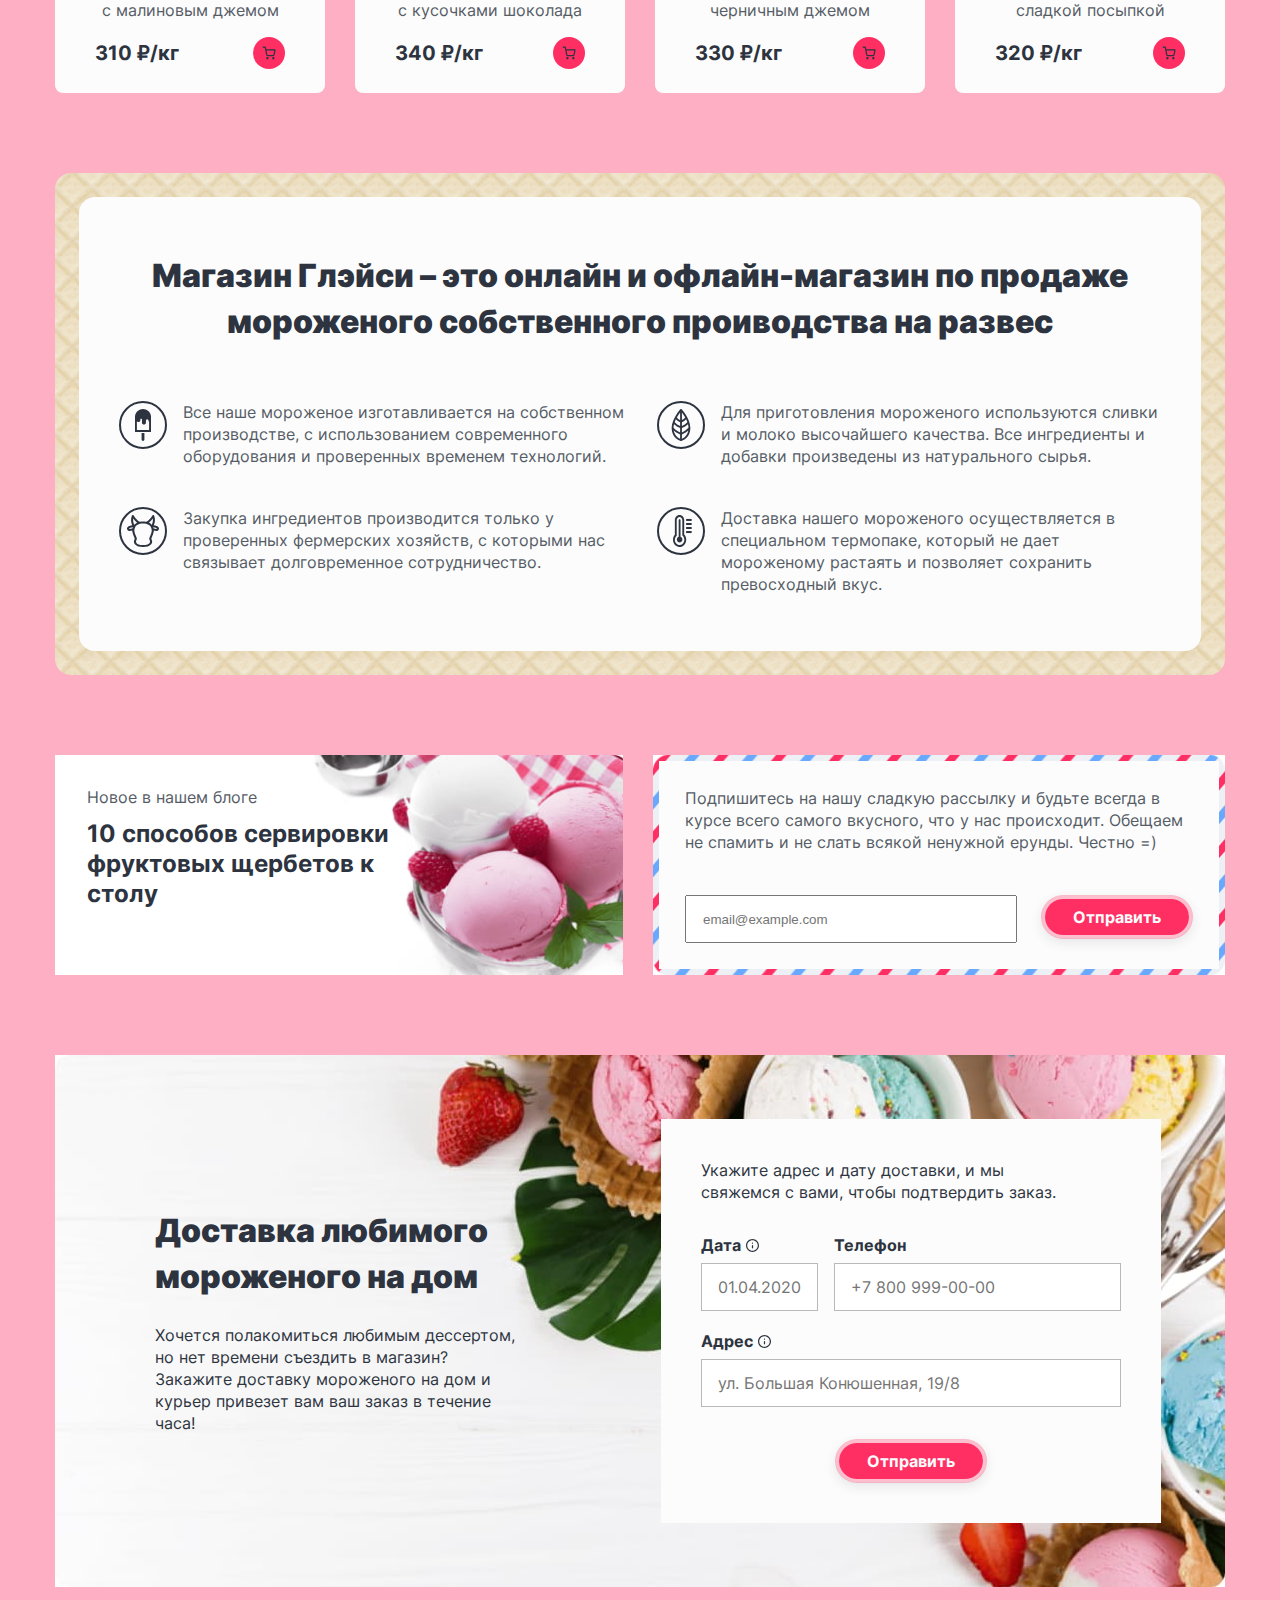
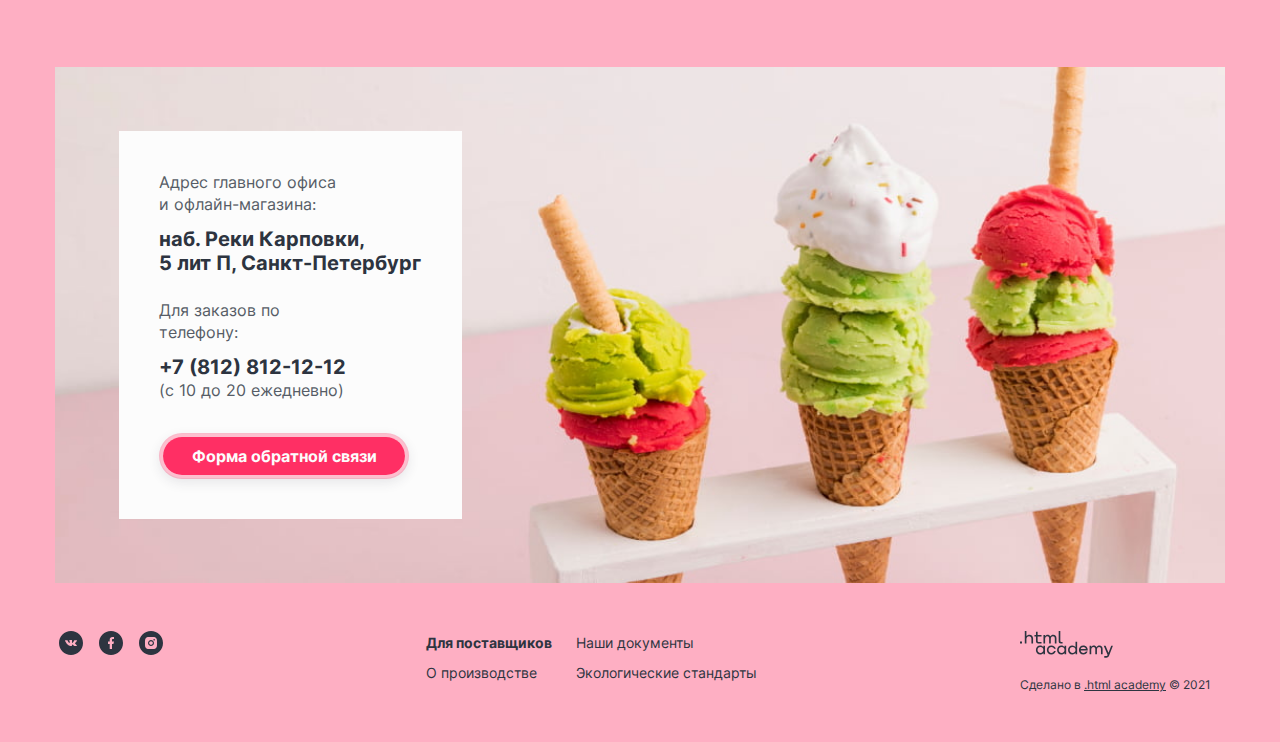
==== commit d15880ce: "Начало работы над декоративными элементами" ====
--- a/index.html
+++ b/index.html
@@ -32,19 +32,19 @@
         <a class="navigation-link navigation-phone" href="tel:+78005558628">+7 800 555-86-28</a>
       </li>
       <li class="navigation-item">
-        <a href="#" class="navigation-link">
-          <img class="navigation-link-icon" src="img/icons/search.svg" alt="Поиск" width="15" height="15">
+        <a href="#" class="navigation-link navigation-search">
+          <img class="navigation-link-icon" src="img/icons/search.svg" alt="Поиск" width="18" height="18">
         </a>
       </li>
       <li class="navigation-item">
-        <a href="#" class="navigation-link">
-          <img class="navigation-link-icon" src="img/icons/log-in.svg" alt="" width="15" height="15">
+        <a href="#" class="navigation-link navigation-login">
+          <img class="navigation-link-icon" src="img/icons/log-in.svg" alt="" width="18" height="18">
           <span class="navigation-link-login">Вход</span>
         </a>
       </li>
       <li class="navigation-item">
         <a href="#" class="navigation-link navigation-cart">
-          <img class="navigation-link-icon" src="img/icons/cart.svg" alt="Корзина" width="16" height="15">
+          <img class="navigation-link-icon" src="img/icons/cart.svg" alt="Корзина" width="18" height="18">
           <span class="navigation-cart-status">Пусто</span>
         </a>
       </li>
@@ -56,9 +56,9 @@
       <section class="promo-slider">
         <div class="slider-container">
           <div class="slider-wrapper">
-            <div class="slide">
+            <div class="slide  current-slide">
               <div class="slide-info">
-                <h2 class="slide-title">Нежный пломбир с клубничным джемом</h2>
+                <h2 class="slide-title">Нежный пломбир<br> с клубничным джемом</h2>
                 <p class="slide-description">Натуральное мороженое из свежих сливок и молока с
                   вкуснейшим клубничным джемом – это идеальный десерт для всей семьи.</p>
                 <button class="slide-button button-white">Заказать</button>
@@ -69,7 +69,7 @@
             </div>
             <div class="slide">
               <div class="slide-info">
-                <h2 class="slide-title">Сливочное мороженое со вкусом банана</h2>
+                <h2 class="slide-title">Сливочное мороженое<br> со вкусом банана</h2>
                 <p class="slide-description">Сливочное мороженое с ярким банановым вкусом подарит вам свежесть
                   и наслаждение даже в самый жаркий летний день. </p>
                 <button class="slide-button button-white">Заказать</button>
@@ -80,7 +80,7 @@
             </div>
             <div class="slide">
               <div class="slide-info">
-                <h2 class="slide-title">Карамельный пломбир с маршмеллоу</h2>
+                <h2 class="slide-title">Карамельный пломбир<br> с маршмеллоу</h2>
                 <p class="slide-description">Необычный сладкий десерт с карамельным топпингом и кусочками
                   зефира завоюет сердца сладкоежек всех возрастов.</p>
                 <button class="slide-button button-white">Заказать</button>
--- a/style/style.css
+++ b/style/style.css
@@ -62,6 +62,10 @@
   text-decoration: none;
   font-size: 16px;
   line-height: 20px;
+  background-clip: padding-box;
+  border: 4px solid rgba(255, 47, 100, 0.3);
+  box-shadow: 0px 4px 12px rgba(45, 52, 64, 0.1);
+  border-radius: 26px;
 }
 .button-white {
   display: flex;
@@ -74,6 +78,11 @@
   text-decoration: none;
   font-size: 16px;
   line-height: 20px;
+  background-clip: padding-box;
+  border: 4px solid rgba(252, 252, 252, 0.4);
+  box-shadow: 0px 4px 12px rgba(45, 52, 64, 0.1);
+  border-radius: 26px;
+  box-sizing: border-box;
 }
 .page-header {
   display: flex;
@@ -100,25 +109,112 @@
   line-height: 20px;
   text-decoration: none;
 }
+.page-navigation .navigation-item:last-child .navigation-link{
+  padding-right: 0;
+}
 .navigation-logo {
-  padding-left: 0;
+  padding: 0;
+  margin-right: 16px;
+
+}
+.navigation-search {
+  width: 32px;
+  height: 32px;
+  position: relative;
+  display: flex;
+  justify-content: center;
+  align-items: center;
+  overflow: hidden;
+  border-radius: 50%;
+  z-index: 2;
+  cursor: pointer;
+  box-sizing: border-box;
+  margin-right: 16px;
+}
+.navigation-search::before {
+  content: "";
+  position: absolute;
+  left: 0;
+  top: 0;
+  width: 100%;
+  height: 100%;
+  background-color: #fcfcfc;
+  opacity: 0.3;
+  z-index: -1;
+
+}
+.navigation-login {
+  height: 32px;
+  display: flex;
+  margin-right: 16px;
+  align-items: center;
+  justify-content: center;
+  position: relative;
+  border-radius:26px;
+  overflow: hidden;
+  cursor: pointer;
+  box-sizing: border-box;
+  padding-right: 18px;
+}
+.navigation-login::before {
+  content: "";
+  position: absolute;
+  left: 0;
+  top: 0;
+  width: 100%;
+  height: 100%;
+  background-color: #fcfcfc;
+  opacity: 0.3;
+  z-index: -1;
+}
+.navigation-link-login {
+  margin-left: 6px;
 }
 .navigation-cart {
-  padding-right: 0;
+  height: 32px;
+  display: flex;
+  align-items: center;
+  justify-content: center;
+  position: relative;
+  border-radius:26px;
+  overflow: hidden;
+  cursor: pointer;
+  box-sizing: border-box;
+}
+.navigation-cart::before {
+  content: "";
+  position: absolute;
+  left: 0;
+  top: 0;
+  width: 100%;
+  height: 100%;
+  background-color: #fcfcfc;
+  opacity: 0.3;
+  z-index: -1;
 }
 .navigation-user .navigation-phone {
   font-weight: 700;
+  padding:0;
+  margin-right: 18px;
+
 }
 .navigation-link-login {
   font-size: 14px;
 }
 .navigation-cart-status {
   font-size: 14px;
+  margin-left: 6px;
 }
 .promo-slider {
   margin-bottom: 80px;
 }
+.slider-container {
+  position: relative;
+}
 .slide {
+  display: none;
+}
+.current-slide {
   display: flex;
 }
 .slide-info {
@@ -135,14 +231,22 @@
   margin: 0 0 48px 0;
   font-size: 18px;
   line-height: 24px;
+  width: 414px;
 }
 .slide-button {
-  width: 139px;
-  height: 44px;
+  padding: 12px 32px;
+  box-sizing: border-box;
 }
 .slide-img {
   padding-top: 21px;
   padding-bottom: 26px;
+
+}
+.slider-arrows {
+  position: absolute;
+  top: 50%;
+  left: 0 ;
+  transform: scaleY(-50%);
 }
 .slider-bottom {
   display: flex;
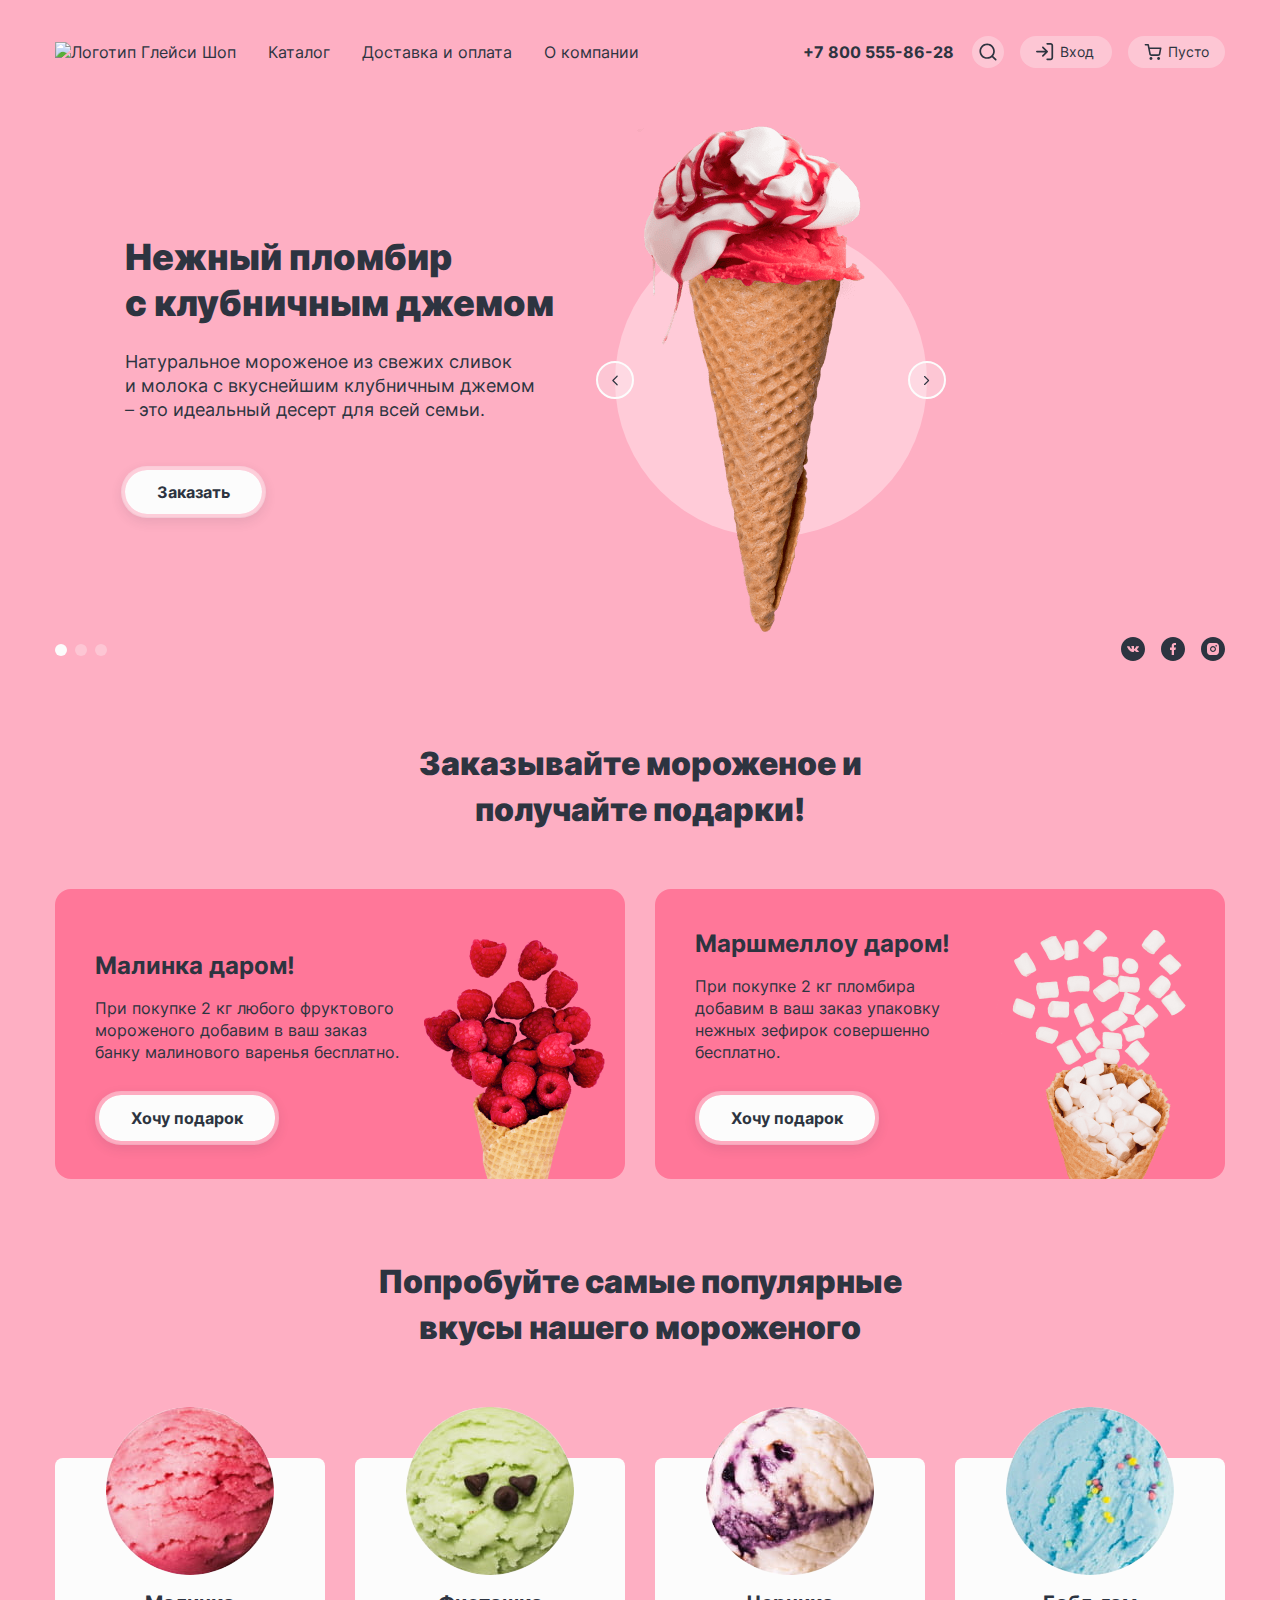
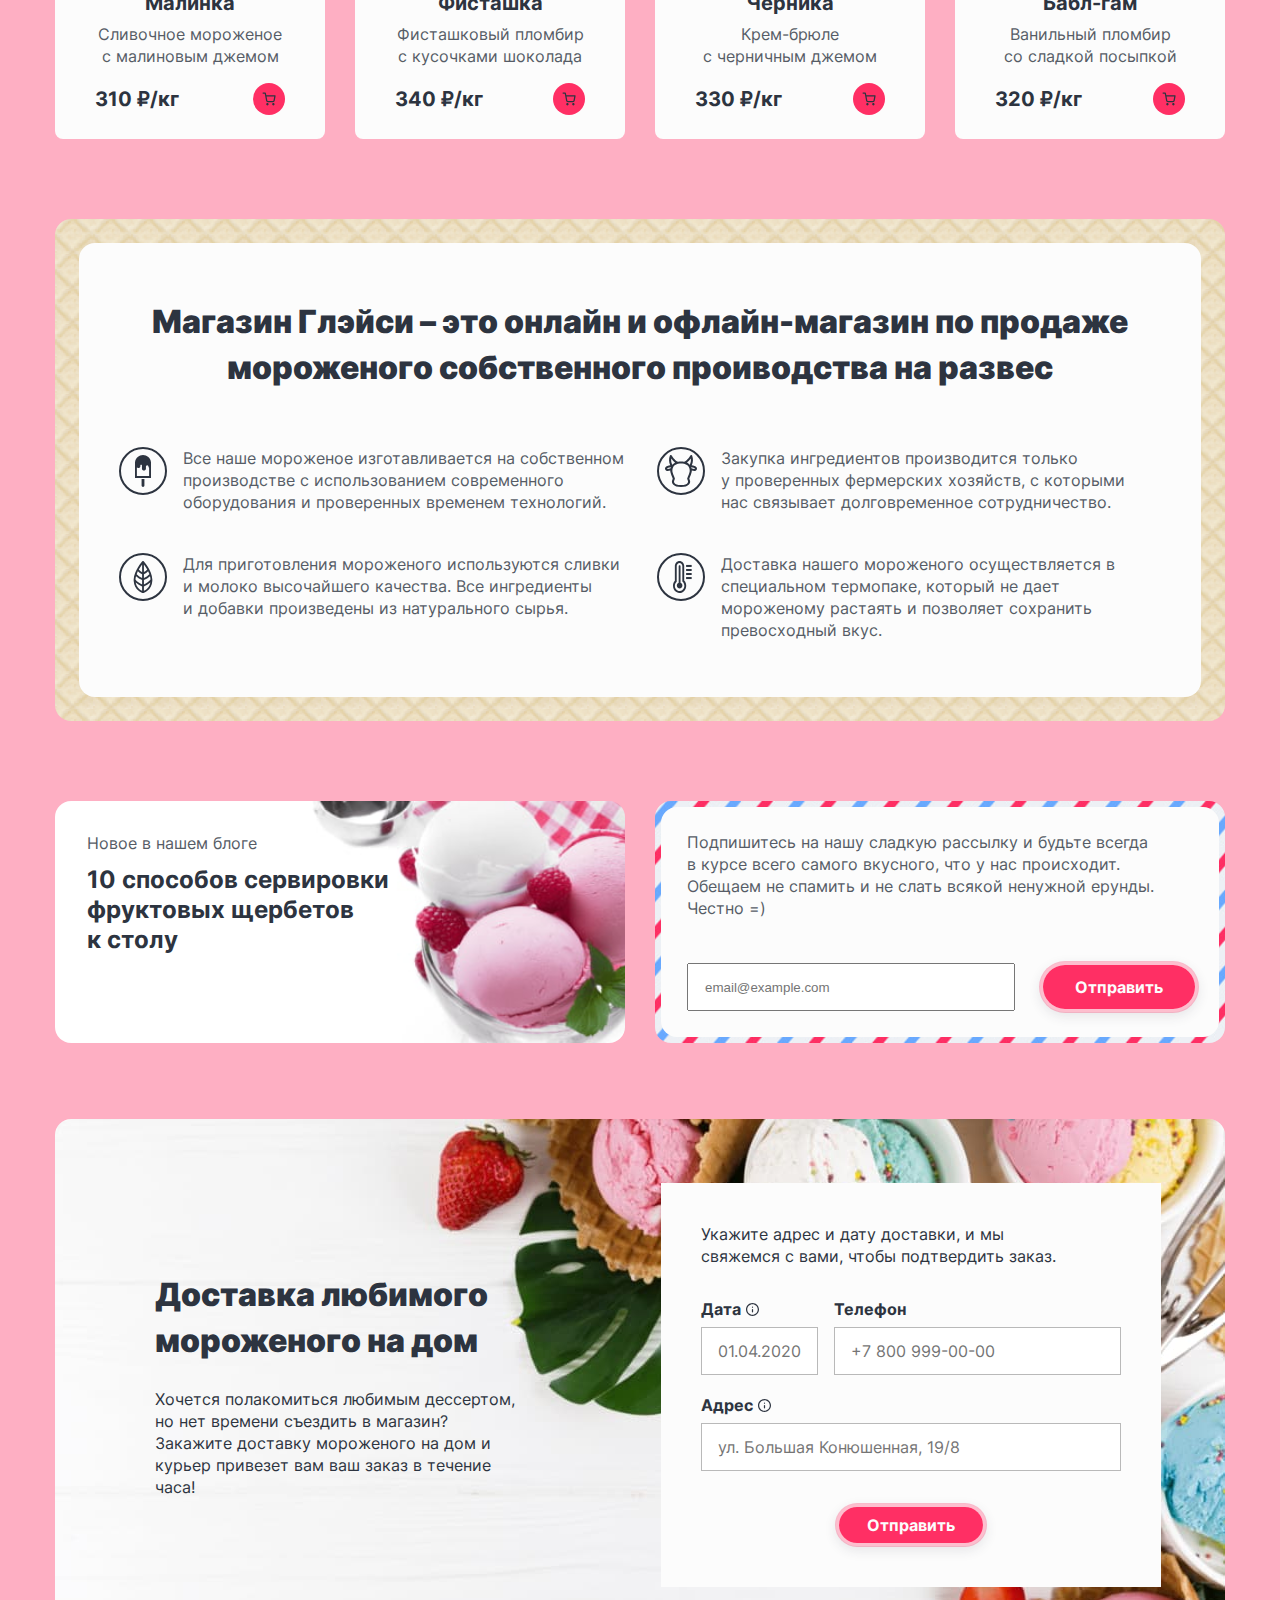
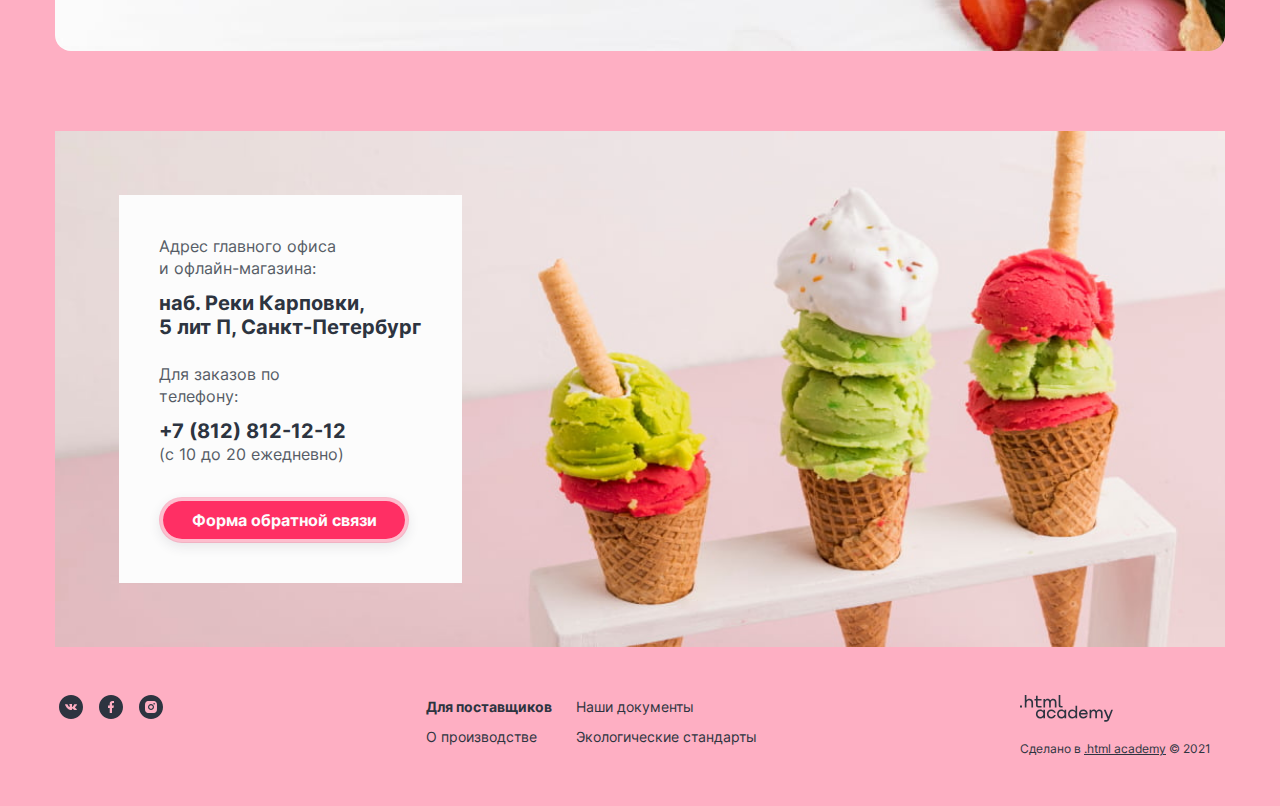
==== commit 199d1717: "Продолжение" ====
--- a/index.html
+++ b/index.html
@@ -59,7 +59,7 @@
             <div class="slide  current-slide">
               <div class="slide-info">
                 <h2 class="slide-title">Нежный пломбир<br> с клубничным джемом</h2>
-                <p class="slide-description">Натуральное мороженое из свежих сливок и молока с
+                <p class="slide-description">Натуральное мороженое из свежих сливок<br> и молока с
                   вкуснейшим клубничным джемом – это идеальный десерт для всей семьи.</p>
                 <button class="slide-button button-white">Заказать</button>
               </div>
@@ -146,8 +146,8 @@
           <article class="gifts-item">
             <div class="gifts-item-content">
               <h3 class="gifts-item-title">Малинка даром!</h3>
-              <p class="gifts-item-description">При покупке 2 кг любого фруктового мороженого, добавим в
-                ваш заказ банку малинового варенья бесплатно.</p>
+              <p class="gifts-item-description">При покупке 2 кг любого фруктового мороженого добавим в ваш заказ банку
+                малинового варенья бесплатно.</p>
               <a href="#" class="gifts-item-button button-white">Хочу подарок</a>
             </div>
             <img src="img/gifts-img-1.png" alt="Малинка" width="181" height="240">
@@ -155,7 +155,7 @@
           <article class="gifts-item">
             <div class="gifts-item-content">
               <h3 class="gifts-item-title">Маршмеллоу даром!</h3>
-              <p class="gifts-item-description">При покупке 2 кг пломбира, добавим в ваш заказ упаковку нежных зефирок
+              <p class="gifts-item-description">При покупке 2 кг пломбира добавим в ваш заказ упаковку нежных зефирок
                 совершенно бесплатно.</p>
               <a href="#" class="gifts-item-button button-white">Хочу подарок</a>
             </div>
@@ -193,7 +193,7 @@
           <li class="popular-list-item">
             <img class="popular-item-image" src="img/catalog/catalog-item-3.jpg" alt="" width="168" height="168">
             <h3 class="popular-item-title">Черника</h3>
-            <p class="popular-item-description">Крем-брюле с черничным джемом</p>
+            <p class="popular-item-description">Крем-брюле<br> с черничным джемом</p>
             <div class="popular-item-wrap-buy">
               <span class="popular-item-price">330 ₽/кг</span>
               <button class="popular-item-button">
@@ -205,7 +205,7 @@
           <li class="popular-list-item">
             <img class="popular-item-image" src="img/catalog/catalog-item-4.jpg" alt="" width="168" height="168">
             <h3 class="popular-item-title">Бабл-гам</h3>
-            <p class="popular-item-description">Ванильный пломбир со сладкой посыпкой</p>
+            <p class="popular-item-description">Ванильный пломбир<br> со сладкой посыпкой</p>
             <div class="popular-item-wrap-buy">
               <span class="popular-item-price">320 ₽/кг</span>
               <button class="popular-item-button">
@@ -224,22 +224,23 @@
             <li class="advantage-list-item">
               <img class="advantage-item-icon" src="img/icons/ice-cream-icon.svg" width="48" height="48">
               <p class="advantage-item-text">
-                Все наше мороженое изготавливается на собственном производстве,
+                Все наше мороженое изготавливается на собственном производстве
                 с использованием современного оборудования и проверенных временем технологий.
+              </p>
+            </li>
+            <li class="advantage-list-item">
+              <img class="advantage-item-icon" src="img/icons/cow.svg" width="48" height="48">
+              <p class="advantage-item-text">
+                Закупка ингредиентов производится только<br>
+                у проверенных фермерских хозяйств, с которыми<br>
+                нас связывает долговременное сотрудничество.
               </p>
             </li>
             <li class="advantage-list-item">
               <img class="advantage-item-icon" src="img/icons/leaf.svg" width="48" height="48">
               <p class="advantage-item-text">
-                Для приготовления мороженого используются сливки и молоко высочайшего качества. Все ингредиенты
+                Для приготовления мороженого используются сливки и молоко высочайшего качества. Все ингредиенты<br>
                 и добавки произведены из натурального сырья.
-              </p>
-            </li>
-            <li class="advantage-list-item">
-              <img class="advantage-item-icon" src="img/icons/cow.svg" width="48" height="48">
-              <p class="advantage-item-text">
-                Закупка ингредиентов производится только у проверенных фермерских хозяйств, с которыми
-                нас связывает долговременное сотрудничество.
               </p>
             </li>
             <li class="advantage-list-item">
@@ -255,14 +256,13 @@
       <section class="news-block">
         <article class="news">
           <h2 class="news-title">Новое в нашем блоге</h2>
-          <p class="news-sub-title">10 способов сервировки фруктовых щербетов к столу</p>
+          <p class="news-sub-title">10 способов сервировки фруктовых щербетов<br> к столу</p>
         </article>
         <article class="subscription">
           <div class="subscription-wrapper">
             <h2 class="visually-hidden">Подписка на рассылку</h2>
-            <p class="subscription-text">Подпишитесь на нашу сладкую рассылку и будьте всегда
-              в курсе всего самого вкусного, что у нас происходит. Обещаем не спамить и не слать всякой ненужной ерунды.
-              Честно =)</p>
+            <p class="subscription-text">Подпишитесь на нашу сладкую рассылку и будьте всегда<br>
+              в курсе всего самого вкусного, что у нас происходит. Обещаем не спамить и не слать всякой ненужной ерунды. Честно =)</p>
             <form class="subscription-form" action="https://echo.htmlacademy.ru/" method="post">
               <label class="visually-hidden" for="subscription-input">Введите ваш email</label>
               <input class="subscription-input" type="email" placeholder="email@example.com" name="user-email"
@@ -339,7 +339,8 @@
         </li>
         <li class="footer-social-list-item">
           <a href="https://www.facebook.com/htmlacademy" class="footer-social-link">
-            <img class="footer-social-link-icon" src="img/icons/facebook.svg" alt="Ссылка на Facebook" width="24" height="24">
+            <img class="footer-social-link-icon" src="img/icons/facebook.svg" alt="Ссылка на Facebook" width="24"
+              height="24">
           </a>
         </li>
         <li class="footer-social-list-item">
--- a/style/style.css
+++ b/style/style.css
@@ -19,6 +19,11 @@
   src: url("../fonts/inter-900.woff2") format("woff2");
   font-display: swap;
 }
+*,
+*::before,
+*::after {
+  box-sizing: border-box;
+}
 html {
   height: 100%;
 }
@@ -66,6 +71,8 @@
   border: 4px solid rgba(255, 47, 100, 0.3);
   box-shadow: 0px 4px 12px rgba(45, 52, 64, 0.1);
   border-radius: 26px;
+  box-sizing: border-box;
+  cursor: pointer;
 }
 .button-white {
   display: flex;
@@ -83,6 +90,7 @@
   box-shadow: 0px 4px 12px rgba(45, 52, 64, 0.1);
   border-radius: 26px;
   box-sizing: border-box;
+  cursor: pointer;
 }
 .page-header {
   display: flex;
@@ -109,13 +117,12 @@
   line-height: 20px;
   text-decoration: none;
 }
-.page-navigation .navigation-item:last-child .navigation-link{
+.page-navigation .navigation-item:last-child .navigation-link {
   padding-right: 0;
 }
 .navigation-logo {
   padding: 0;
   margin-right: 16px;
-
 }
 .navigation-search {
   width: 32px;
@@ -141,7 +148,6 @@
   background-color: #fcfcfc;
   opacity: 0.3;
   z-index: -1;
-
 }
 .navigation-login {
   height: 32px;
@@ -150,7 +156,7 @@
   align-items: center;
   justify-content: center;
   position: relative;
-  border-radius:26px;
+  border-radius: 26px;
   overflow: hidden;
   cursor: pointer;
   box-sizing: border-box;
@@ -176,7 +182,7 @@
   align-items: center;
   justify-content: center;
   position: relative;
-  border-radius:26px;
+  border-radius: 26px;
   overflow: hidden;
   cursor: pointer;
   box-sizing: border-box;
@@ -194,9 +200,8 @@
 }
 .navigation-user .navigation-phone {
   font-weight: 700;
-  padding:0;
+  padding: 0;
   margin-right: 18px;
-
 }
 .navigation-link-login {
   font-size: 14px;
@@ -218,7 +223,7 @@
   display: flex;
 }
 .slide-info {
-  padding: 136px 0 136px 70px;
+  margin: 130px 0 114px 70px;
   width: 470px;
 }
 .slide-title {
@@ -236,17 +241,46 @@
 .slide-button {
   padding: 12px 32px;
   box-sizing: border-box;
+  margin-left: -4px;
+  margin-top: -4px;
 }
 .slide-img {
+  margin-left: 20px;
+  width: 310px;
   padding-top: 21px;
-  padding-bottom: 26px;
-
+  position: relative;
+}
+.slide-img::before {
+  content: "";
+  position: absolute;
+  z-index: -1;
+  top: calc(50% - 286px / 2 - 3px);
+  left: calc(50% - 312px / 2 + 1px);
+  width: 312px;
+  height: 312px;
+  background: #ffcbd8;
+  border-radius: 50%;
 }
 .slider-arrows {
   position: absolute;
-  top: 50%;
-  left: 0 ;
-  transform: scaleY(-50%);
+  top: 257px;
+  left: 541px;
+  display: flex;
+  justify-content: space-between;
+  width: 350px;
+}
+.slider-prev,
+.slider-next {
+  width: 38px;
+  height: 38px;
+  border: 2px solid #fcfcfc;
+  background: rgba(252, 252, 252, 0.3);
+  box-sizing: border-box;
+  border-radius: 26px;
+  display: flex;
+  align-items: center;
+  justify-content: center;
+  cursor: pointer;
 }
 .slider-bottom {
   display: flex;
@@ -264,6 +298,12 @@
   width: 12px;
   height: 12px;
   margin-right: 8px;
+  border-radius: 50%;
+  border: none;
+  background-color: rgba(252, 252, 252, 0.3);
+}
+.slider-pagination-button-current {
+  background-color: #fcfcfc;
 }
 .social {
   display: flex;
@@ -299,14 +339,16 @@
   display: flex;
   align-items: flex-end;
   width: 570px;
+  border-radius: 16px;
 }
 .gifts-item:not(:first-child) {
   margin-left: 30px;
 }
 .gifts-item-content {
-  width: 321px;
-  padding: 40px 0 40px 40px;
-}
+  max-width: 321px;
+  margin: 40px 8px 34px 40px;
+}
+
 .gifts-item-title {
   margin-top: 0;
   margin-bottom: 16px;
@@ -316,20 +358,20 @@
 }
 .gifts-item-description {
   margin-top: 0;
-  margin-bottom: 32px;
+  margin-bottom: 28px;
 }
 .gifts-item-button {
   display: flex;
   align-items: center;
   justify-content: center;
-  width: 176px;
-  height: 44px;
+  width: 184px;
+  height: 54px;
 }
 .popular {
   margin-bottom: 80px;
 }
 .popular-title {
-  margin: 0 auto 56px;
+  margin: 0 auto 107px;
   font-weight: 900;
   font-size: 32px;
   line-height: 46px;
@@ -416,17 +458,16 @@
 }
 .advantage-list-item {
   display: flex;
-  width: 506px;
   align-items: flex-start;
 }
 .advantage-item-text {
+  width: 442px;
   color: #565c66;
-  padding-left: 16px;
-  margin: 0;
+  margin: 0 0 0 16px;
 }
 .news-block {
   display: flex;
-  margin-bottom: 80px;
+  margin-bottom: 76px;
 }
 .news {
   width: 570px;
@@ -436,6 +477,7 @@
   background-repeat: no-repeat;
   background-position: center;
   background-size: cover;
+  border-radius: 16px;
 }
 .news-title {
   font-weight: 400;
@@ -461,10 +503,12 @@
   background-repeat: no-repeat;
   background-position: center;
   background-size: cover;
+  border-radius: 16px;
 }
 .subscription-wrapper {
-  padding: 26px;
-  background-color: #fcfcfc;
+  padding: 24px 20px 24px 26px;
+  background-color: #fcfcfc;
+  border-radius: 16px;
 }
 .subscription-text {
   margin: 0 0 42px 0;
@@ -474,17 +518,21 @@
 .subscription-form {
   max-width: 100%;
   display: flex;
+  align-items: center;
+  justify-content: space-between;
 }
 .subscription-input {
   box-sizing: border-box;
-  width: 332px;
+  width: 364px;
   height: 48px;
   margin-right: 24px;
   padding: 14px 16px;
 }
 .subscription-button {
-  width: 152px;
-  height: 44px;
+  padding: 0;
+  display: flex;
+  min-width: 160px;
+  height: 52px;
 }
 .delivery {
   display: flex;
@@ -497,6 +545,7 @@
   background-repeat: no-repeat;
   background-position: center;
   background-size: cover;
+  border-radius: 16px;
 }
 .delivey-text {
   width: 371px;
